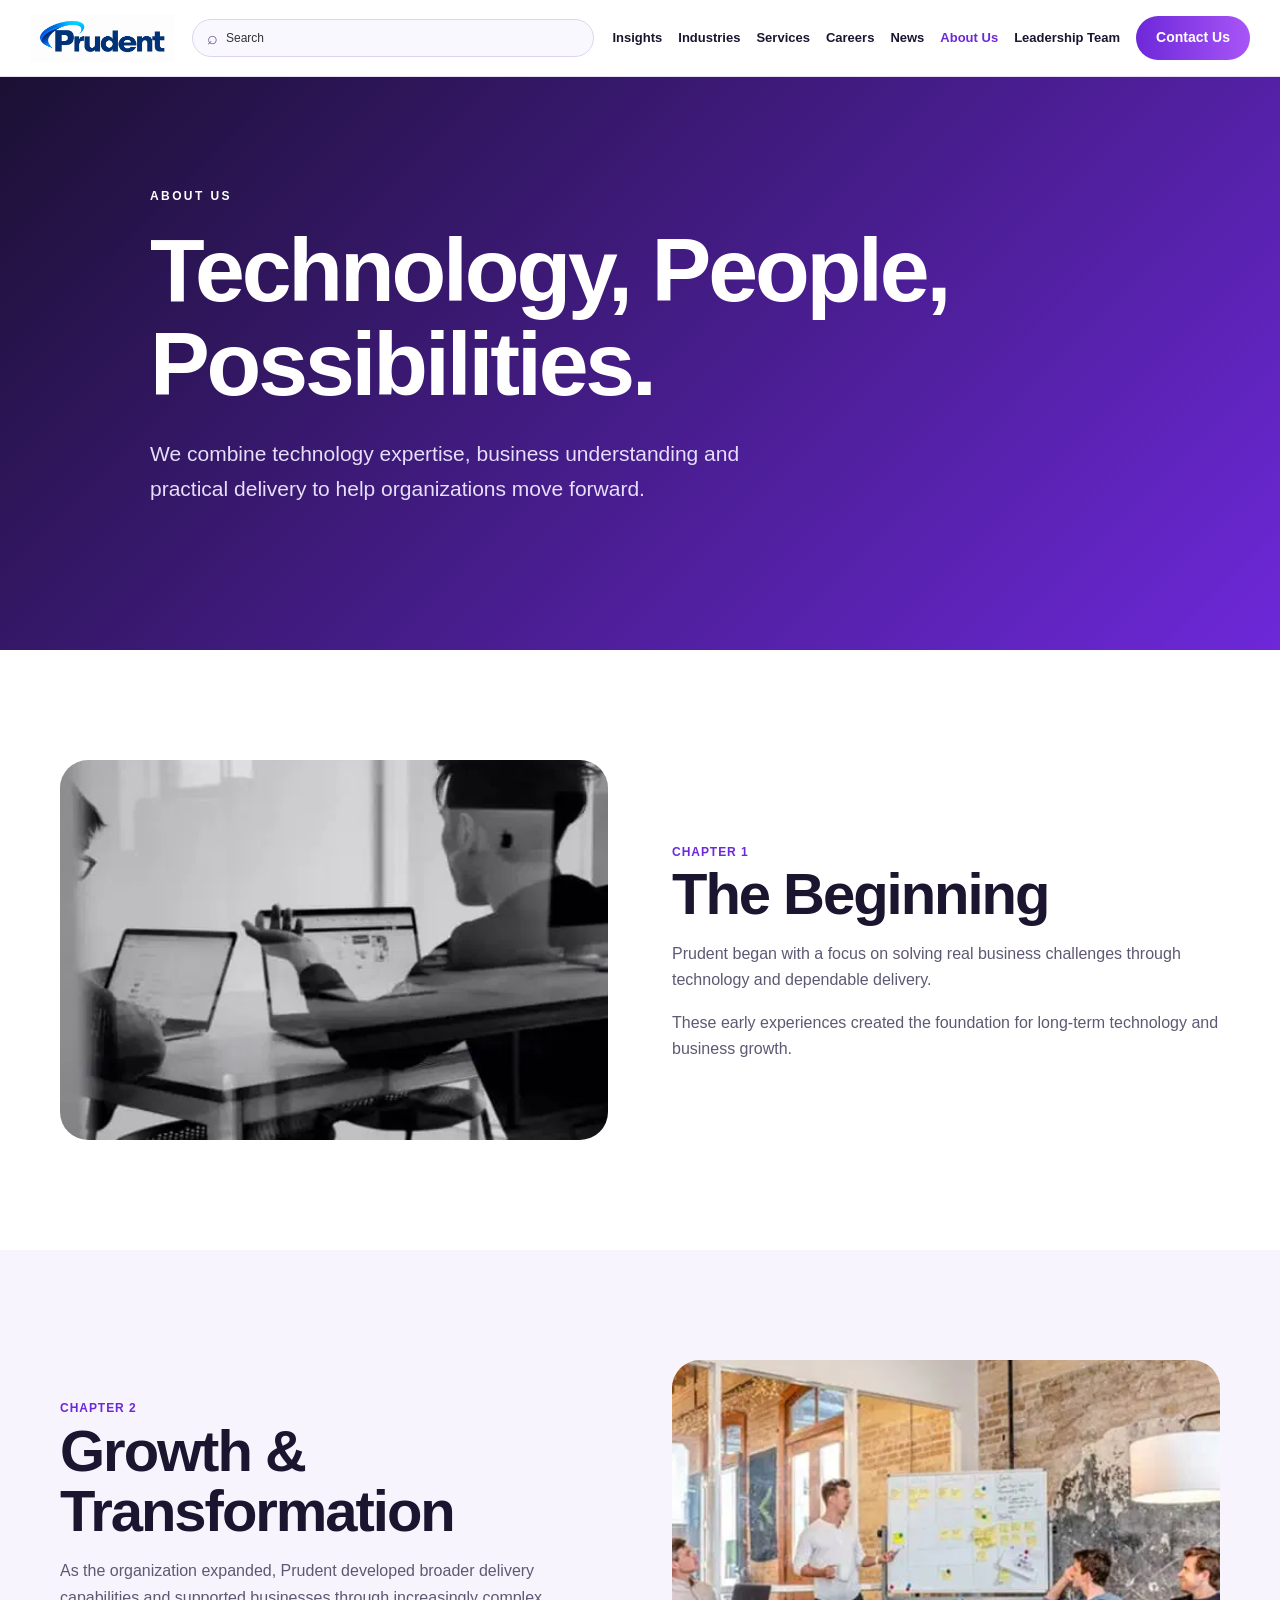
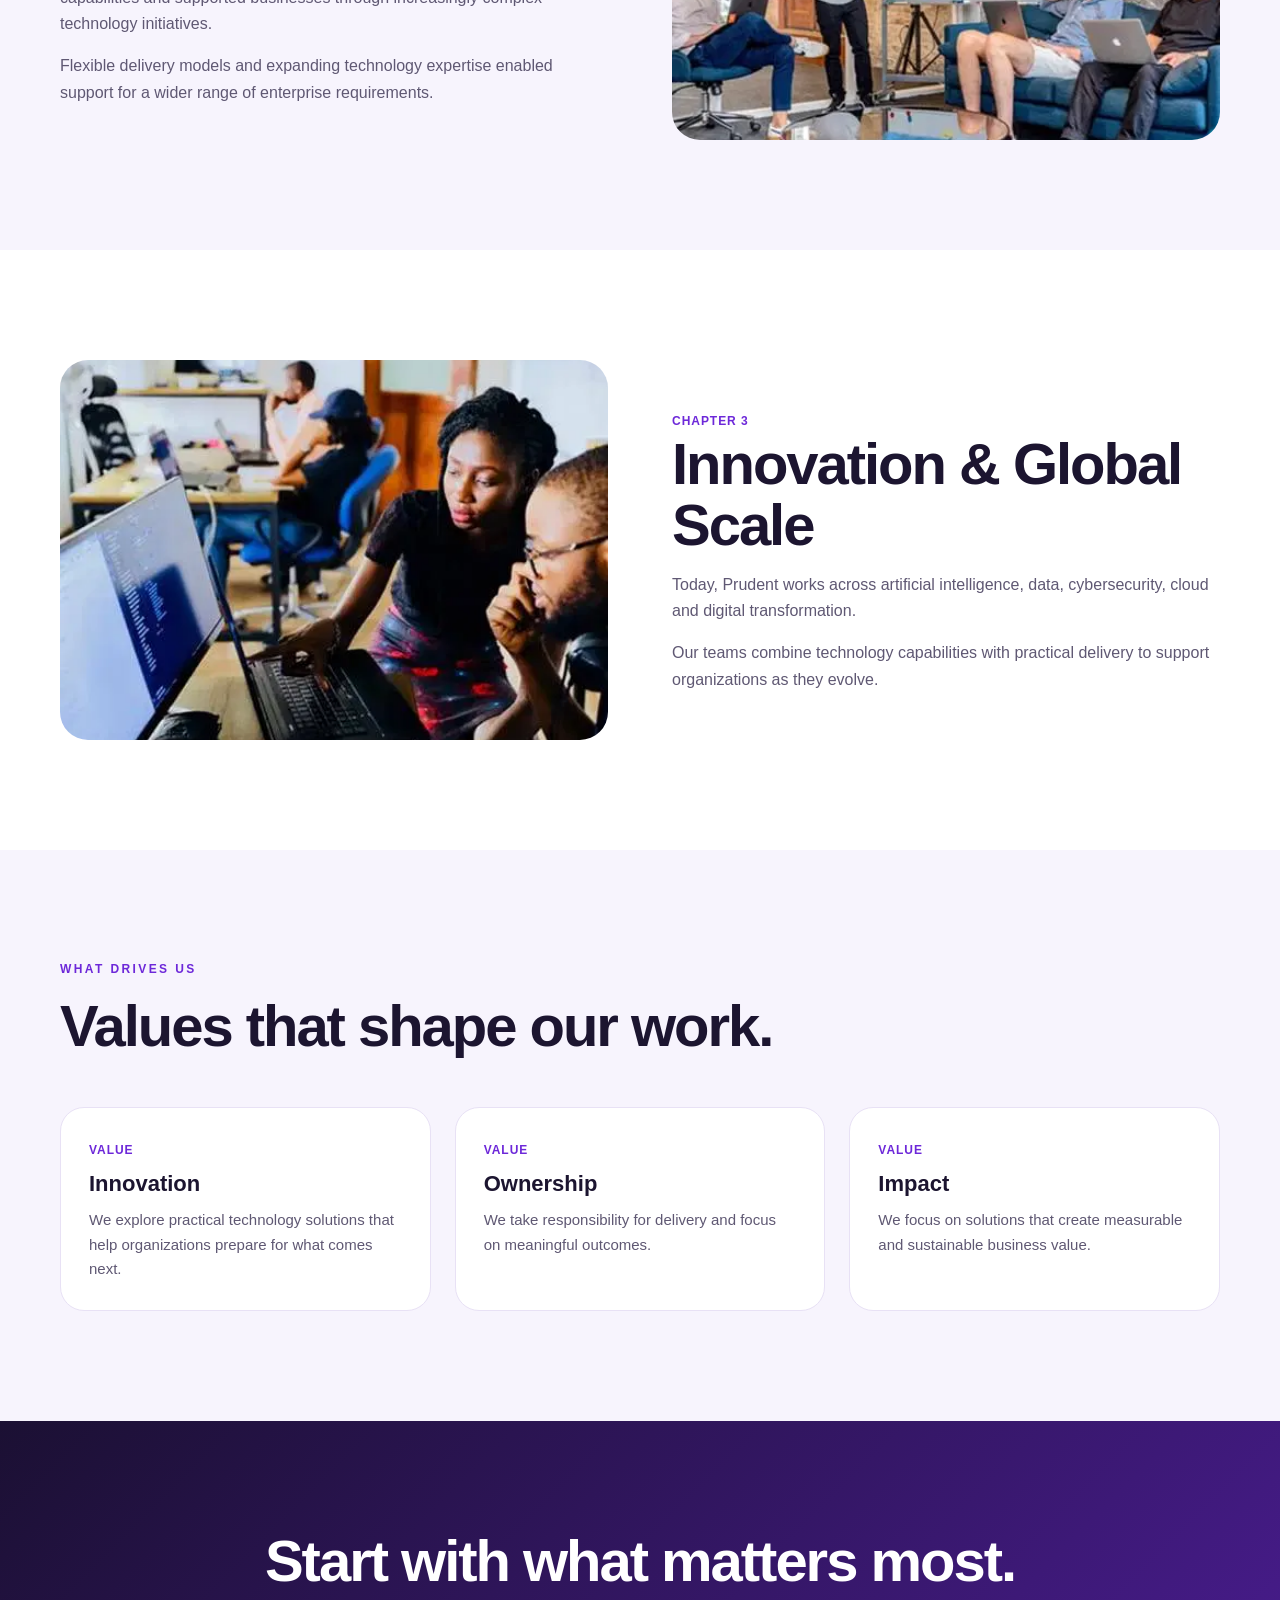
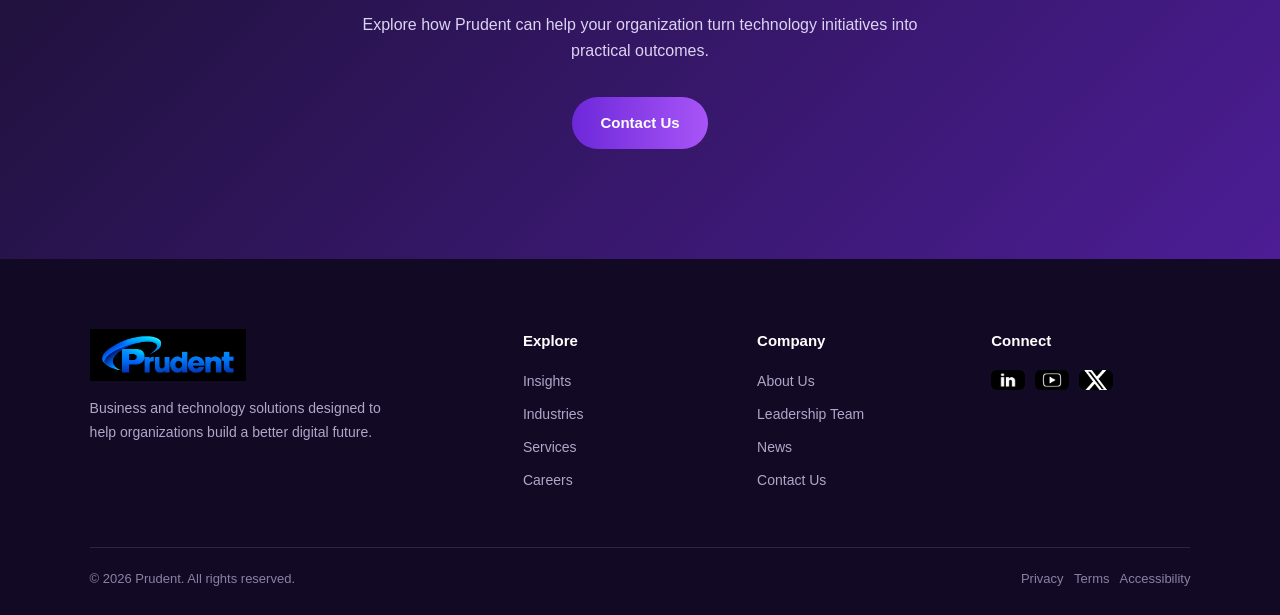
==== about-us.html @ 2c31e1ab "Add files via upload" ====
<!DOCTYPE html>
<html lang="en">

<head>
    <meta charset="UTF-8">
    <meta name="viewport" content="width=device-width, initial-scale=1.0">
    <meta name="description" content="About Prudent.">
    <title>About Us | Prudent</title>

    <link rel="stylesheet" href="style.css">
    <link rel="icon" type="image/png" href="Images/logo3.png">
</head>

<body>

<!-- CONTACT POPUP -->

<input type="checkbox" id="contact-toggle" class="tg">

<div class="cd">

    <label
        for="contact-toggle"
        class="cd-bg"
        aria-label="Close"
    ></label>

    <div
        class="cd-box"
        role="dialog"
        aria-labelledby="cd-t"
    >

        <label
            for="contact-toggle"
            class="x"
            aria-label="Close"
        >
            &times;
        </label>

        <h2 id="cd-t">
            Schedule a Consultation
        </h2>

        <div class="cd-div">
            &#8595;
        </div>
<form action="thank-you.html" method="get">

  <div class="f">
    <label for="cn">Full Name <i>*</i></label>
    <input id="cn" name="name" placeholder="Enter Your Full Name" pattern="^[A-Z][a-z]+ [A-Z][a-z]+$"
               title="First and last name must start with a capital letter and contain only letters." required autocomplete="name">
  </div>
  <div class="f">
    <label for="cc">Company Name <i>*</i></label>
    <input id="cc" name="company" placeholder="Enter Your Company Name" pattern="^[a-zA-Z0-9]+( [a-zA-Z0-9]+)*$"
        minlength="2"
        title="Company name must contain at least 2 characters and can contain letters, numbers, and spaces only." required autocomplete="organization">
  </div>

  <div class="f">
    <label for="ce">Work Email <i>*</i></label>
    <input id="ce" name="email" type="email" pattern="^[a-zA-Z0-9._%+-]+@[a-zA-Z0-9.-]+\.[a-zA-Z]{2,}$" placeholder="Enter Your Work Email" title="Enter a valid email address." required autocomplete="email">
  </div>

  <div class="f">
    <label for="cp">Phone Number</label>
    <input id="cp" name="phone" type="tel" pattern="^[0-9]{10}$"
        maxlength="10"
        title="Enter exactly 10 numbers." placeholder="Enter Your Phone Number" autocomplete="tel">
  </div>

  <div class="f">
    <label for="cr">Role / Title</label>
    <input id="cr" name="role" pattern="^[a-zA-Z]+( [a-zA-Z]+)*$"
        minlength="2"
        title="Enter a valid role using letters and spaces only." placeholder="Enter Your Role / Title" autocomplete="organization-title">
  </div>

  <div class="f">
    <label for="cs">Service <i>*</i></label>

    <select id="cs" name="service" required>
      <option value="">--Select Service--</option>
      <option>Digital Transformation</option>
      <option>Cybersecurity Services</option>
      <option>Data &amp; AI Services</option>
      <option>Enterprise Applications</option>
      <option>Technology Staffing</option>
    </select>
  </div>

  <div class="f full">
    <label for="cq">Please explain your requirement in brief</label>
    <textarea id="cq" name="message"></textarea>
  </div>

  <label class="agree full">
    <input type="checkbox" name="sms_consent" value="agreed" required>

    <b>AGREE <i>*</i></b>

    <span>
      By checking the box above, you agree to receive text messages from
      Prudent Technologies and consulting Inc regarding updates, alerts,
      and notifications.
    </span>
  </label>

  <p class="sms full">
    <b>SMS SHARING DISCLOSURE:</b>
    No mobile information will be shared with third parties/affiliates
    for marketing/promotional purposes at any time.
  </p>

  <button class="btn" type="submit">
    Submit
  </button>

</form>

    </div>

</div>


<!-- HEADER -->

<header class="sh">

    <div class="sh-in">


        <!-- LOGO -->

        <a
            class="sh-logo"
            href="index.html"
        >

            <img
                src="Images/logo.png"
                alt="Prudent home"
                title="Home"
            >

        </a>


        <!-- SEARCH -->

        <form class="sq" action="https://www.google.com/search" method="get" target="_blank" role="search">
    <span class="search-icon">⌕</span>
    <input type="hidden" name="as_sitesearch" value="yourdomain.com">
    <input type="search" name="q" placeholder="Search" aria-label="Search">
</form>


        <!-- HAMBURGER CHECKBOX -->

        <input
            type="checkbox"
            id="nav-toggle"
            class="tg"
        >


        <!-- NAVIGATION -->

        <nav class="sn">

            <a href="insights.html">
                Insights
            </a>

            <a href="industries.html">
                Industries
            </a>

            <a href="services.html">
                Services
            </a>

            <a href="careers.html">
                Careers
            </a>

            <a href="news.html">
                News
            </a>

            <a
                href="about-us.html"
                class="on"
            >
                About Us
            </a>

            <a href="leadership.html">
                Leadership Team
            </a>

            <label
                for="contact-toggle"
                class="btn"
            >
                Contact Us
            </label>

        </nav>


        <!-- HAMBURGER -->

        <label
            for="nav-toggle"
            class="burger"
            aria-label="Open menu"
        >

            <i></i>
            <i></i>
            <i></i>

        </label>

    </div>

</header>


<!-- MAIN -->

<main>


    <!-- HERO -->

    <section class="hero sm g">

        <div class="wrap">

            <span
                class="eyebrow"
                style="color:var(--teal)"
            >
                About Us
            </span>

            <h1>
                Technology, People, Possibilities.
            </h1>

            <p class="lead">
                We combine technology expertise, business
                understanding and practical delivery to help
                organizations move forward.
            </p>

        </div>

    </section>


    <!-- CHAPTER 1 -->

    <section>

        <div class="wrap art">

            <div
                class="im rv"
                style="--bg:url(Images/About-The-Begining.jpg)"
            ></div>


            <div class="rv">

                <span class="tag">
                    CHAPTER 1
                </span>

                <h2>
                    The Beginning
                </h2>

                <p>
                    Prudent began with a focus on solving real
                    business challenges through technology and
                    dependable delivery.
                </p>

                <p>
                    These early experiences created the foundation
                    for long-term technology and business growth.
                </p>

            </div>

        </div>

    </section>


    <!-- CHAPTER 2 -->

    <section class="soft">

        <div class="wrap art rev">

            <div
                class="im rv"
                style="--bg:url(Images/About-Mission.jpg)"
            ></div>


            <div class="rv">

                <span class="tag">
                    CHAPTER 2
                </span>

                <h2>
                    Growth &amp; Transformation
                </h2>

                <p>
                    As the organization expanded, Prudent developed
                    broader delivery capabilities and supported
                    businesses through increasingly complex
                    technology initiatives.
                </p>

                <p>
                    Flexible delivery models and expanding
                    technology expertise enabled support for a wider
                    range of enterprise requirements.
                </p>

            </div>

        </div>

    </section>


    <!-- CHAPTER 3 -->

    <section>

        <div class="wrap art">

            <div
                class="im rv"
                style="--bg:url(Images/About-We-are-global.jpg)"
            ></div>


            <div class="rv">

                <span class="tag">
                    CHAPTER 3
                </span>

                <h2>
                    Innovation &amp; Global Scale
                </h2>

                <p>
                    Today, Prudent works across artificial
                    intelligence, data, cybersecurity, cloud and
                    digital transformation.
                </p>

                <p>
                    Our teams combine technology capabilities with
                    practical delivery to support organizations as
                    they evolve.
                </p>

            </div>

        </div>

    </section>


    <!-- VALUES -->

    <section class="soft">

        <div class="wrap">

            <span class="eyebrow rv">
                What drives us
            </span>

            <h2 class="rv">
                Values that shape our work.
            </h2>


            <div class="grid">


                <div class="card rv">

                    <div class="tx">

                        <span class="tag">
                            VALUE
                        </span>

                        <h3>
                            Innovation
                        </h3>

                        <p>
                            We explore practical technology solutions
                            that help organizations prepare for what
                            comes next.
                        </p>

                    </div>

                </div>


                <div class="card rv">

                    <div class="tx">

                        <span class="tag">
                            VALUE
                        </span>

                        <h3>
                            Ownership
                        </h3>

                        <p>
                            We take responsibility for delivery and
                            focus on meaningful outcomes.
                        </p>

                    </div>

                </div>


                <div class="card rv">

                    <div class="tx">

                        <span class="tag">
                            VALUE
                        </span>

                        <h3>
                            Impact
                        </h3>

                        <p>
                            We focus on solutions that create
                            measurable and sustainable business
                            value.
                        </p>

                    </div>

                </div>


            </div>

        </div>

    </section>


    <!-- CTA -->

    <section class="cta">

        <div class="wrap">

            <h2 class="rv">
                Start with what matters most.
            </h2>

            <p>
                Explore how Prudent can help your organization
                turn technology initiatives into practical outcomes.
            </p>

            <label
                for="contact-toggle"
                class="btn"
            >
                Contact Us
            </label>

        </div>

    </section>


</main>


<!-- FOOTER -->

<footer class="sf">

    <div class="sf-g">


        <!-- FOOTER ABOUT -->

        <div>

            <img
                src="Images/logo1.png"
                alt="Prudent"
            >

            <p>
                Business and technology solutions designed to help
                organizations build a better digital future.
            </p>

        </div>


        <!-- EXPLORE -->

        <div>

            <h4>
                Explore
            </h4>

            <a href="insights.html">
                Insights
            </a>

            <a href="industries.html">
                Industries
            </a>

            <a href="services.html">
                Services
            </a>


            <a href="careers.html">
                Careers
            </a>

        </div>


        <!-- COMPANY -->

        <div>

            <h4>
                Company
            </h4>

            <a href="about-us.html">
                About Us
            </a>

            <a href="leadership.html">
                Leadership Team
            </a>

            <a href="news.html">
                News
            </a>

            <label for="contact-toggle">
                Contact Us
            </label>

        </div>


        <!-- CONNECT -->

        <div>

            <h4>
                Connect
            </h4>

            <div class="soc">
            <a href="https://www.linkedin.com/company/prudent-technologies-and-consulting-inc/posts/?feedView=all" aria-label="LinkedIn">
              <img src="Images/LinkedIn.jpg" alt="LinkedIn" />
            </a>

            <a href="https://www.youtube.com/@PrudentTechnologiesConsulting" aria-label="YouTube">
              <img src="Images/youtube.jpg" alt="YouTube" />
            </a>

            <a href="https://x.com/Prudent_USA" aria-label="Twitter">
              <img src="Images/twitter.jpg" alt="Twitter" />
            </a>
          </div>
        </div>
      </div>



    <!-- FOOTER BOTTOM -->

    <div class="sf-b">

        <span>
            © 2026 Prudent. All rights reserved.
        </span>

        <span>

            <a href="privacy.html">
                Privacy
            </a>

            &nbsp;

            Terms

            &nbsp;

            Accessibility

        </span>

    </div>

</footer>


</body>
</html>
---- style.css ----
*{
margin:0;
padding:0;
box-sizing:border-box;
}
html{
scroll-behavior:smooth;
scroll-padding-top:90px;
}
body{
font-family:Arial,Helvetica,sans-serif;
color:#1c1530;
background:#fff;
line-height:1.65;
overflow-x:hidden;
}
body:has(#contact-toggle:checked){
overflow:hidden;
}
img{
max-width:100%;
display:block;
}
a{
color:inherit;
text-decoration:none;
}
button,
input,
textarea,
select{
font:inherit;
}
label{
cursor:pointer;
}
input[type="checkbox"]{
accent-color:#6d28d9;
}
:focus-visible{
outline:2px solid #6d28d9;
outline-offset:3px;
}
section{
padding:110px clamp(20px,7vw,110px);
}
.wrap{
max-width:1200px;
margin:auto;
}
h1,
h2{
letter-spacing:-.035em;
line-height:1.05;
font-weight:800;
}
h2{
font-size:clamp(32px,4.6vw,58px);
}
.eyebrow{
display:block;
margin-bottom:16px;
font-size:12px;
font-weight:800;
letter-spacing:.2em;
text-transform:uppercase;
color:#6d28d9;
}
.big{
font-size:clamp(17px,2vw,21px);
color:#cbc3de;
max-width:640px;
margin-top:24px;
}
.btn{
display:inline-flex;
align-items:center;
justify-content:center;
padding:14px 28px;
border:0;
border-radius:99px;
background:linear-gradient(90deg,#6d28d9,#a855f7);
color:#fff;
font-weight:700;
font-size:15px;
cursor:pointer;
transition:.3s;
}
.btn:hover{
transform:translateY(-3px);
box-shadow:0 12px 28px rgba(109,40,217,.35);
}
.btn.ghost{
background:transparent;
border:1.5px solid currentColor;
margin-left:8px;
}
.more{
display:inline-block;
margin-top:16px;
color:#6d28d9;
font-weight:700;
}
.dark{
background:#1b1033;
color:#fff;
}
.dark .eyebrow{
color:#fbbf24;
}
.soft{
background:#f7f4fd;
}
.sh{
position:sticky;
top:0;
z-index:900;
background:rgba(255,255,255,.96);
backdrop-filter:blur(14px);
border-bottom:1px solid #e8e1f5;
}
.sh-in{
max-width:1600px;
min-height:76px;
margin:auto;
padding:0 clamp(16px,3vw,44px);
display:flex;
align-items:center;
gap:24px;
}
.sh-logo{
display:flex;
align-items:center;
flex-shrink:0;
}
.sh-logo img{
height:48px;
width:auto;
object-fit:contain;
}
.sq{
position:relative;
flex:1;
gap: 8px;
max-width:440px;
margin:auto;
}

.sq input[type="search"]{
width:100%;
height:44px;
padding:0 18px 0 44px;
border:1px solid #e8e1f5;
border-radius:99px;
background:#f7f4fd;
outline: 0;
font-size: 14px;
transition:.25s;
}
.sq input[type="search"]:focus{
border-color:#6d28d9;
background:#fff;
box-shadow:0 0 0 4px rgba(109,40,217,.12);
}

.sq {
    width: 160px;
    height: 38px;
    display: flex;
    align-items: center;
    padding: 0 14px;
    border: 1px solid #ddd3ef;
    border-radius: 22px;
    background: #faf8ff;
    box-sizing: border-box;
}

.sq .search-icon {
    font-size: 18px;
    line-height: 1;
    color: #6d5a87;
    flex-shrink: 0;
}

.sq input[type="search"] {
    width: 100%;
    height: 100%;
    padding: 0;
    border: 0;
    outline: 0;
    background: transparent;
    box-shadow: none;
    font-size: 12px;
    color: #333;
}

.sq input[type="search"]::placeholder {
    color: #333;
    opacity: 1;
}


.sq:focus-within {
    border-color: #b9a5d6;
    box-shadow: 0 0 0 3px rgba(185, 165, 214, 0.15);
}
.sn{
display:flex;
align-items:center;
gap:22px;
}
.sn a{
font-size:14px;
font-weight:600;
white-space:nowrap;
transition:color .2s;
}
.sn a:hover,
.sn a.on{
color:#6d28d9;
}
.sn .btn{
padding:10px 20px;
font-size:14px;
}
.burger{
display:none;
width:44px;
height:44px;
flex-direction:column;
justify-content:center;
align-items:center;
gap:5px;
}
.burger i{
width:24px;
height:2.5px;
background:#1c1530;
border-radius:2px;
transition:.3s;
}
#nav-toggle{
display:none;
}
#nav-toggle:checked~.sh .burger i:nth-child(1){
transform:translateY(7.5px) rotate(45deg);
}
#nav-toggle:checked~.sh .burger i:nth-child(2){
opacity:0;
}
#nav-toggle:checked~.sh .burger i:nth-child(3){
transform:translateY(-7.5px) rotate(-45deg);
}
.hero{
position:relative;
min-height:calc(100vh - 76px);
display:flex;
align-items:center;
color:#fff;
background:
linear-gradient(
115deg,
rgba(18,10,36,.9),
rgba(18,10,36,.4)
),
var(--bg,url("Images/content.jpg")) center/cover #241447;
}
.hero.g{
background:linear-gradient(135deg,#1b1033,#6d28d9);
}
.hero.sm{
min-height:56vh;
}
.hero h1{
font-size:clamp(40px,7vw,90px);
max-width:980px;
margin-bottom:26px;
animation:up .9s both;
}
.hero .lead{
font-size:clamp(17px,2vw,21px);
max-width:640px;
margin-bottom:34px;
color:#e6defa;
animation:up .9s .15s both;
}
.hero .btn,
.hero .eyebrow{
animation:up .9s .3s both;
}
@keyframes up{
from{
opacity:0;
transform:translateY(36px);
}
to{
opacity:1;
transform:translateY(0);
}
}
.chap{
display:grid;
grid-template-columns:150px 1fr;
gap:40px;
}
.no{
font-size:clamp(64px,9vw,140px);
font-weight:800;
line-height:.85;
color:transparent;
-webkit-text-stroke:1.5px currentColor;
opacity:.3;
}
.chap p{
color:#5f5873;
margin-top:14px;
max-width:680px;
}
.dark .chap p{
color:#cbc3de;
}
.split{
display:grid;
grid-template-columns:1fr 1.2fr;
gap:70px;
align-items:start;
}
.stick{
position:sticky;
top:120px;
}
.stick p{
margin:20px 0 28px;
color:#5f5873;
}
.dark .stick p{
color:#cbc3de;
}
.step{
padding:36px 0;
border-top:1px solid #e8e1f5;
}
.dark .step{
border-color:rgba(255,255,255,.2);
}
.step b{
color:#6d28d9;
font-size:13px;
letter-spacing:.15em;
}
.step h3{
font-size:clamp(24px,3vw,36px);
margin:10px 0;
line-height:1.15;
}
.step p{
color:#5f5873;
}
.dark .step b{
color:#fbbf24;
}
.dark .step p{
color:#cbc3de;
}
.il a{
display:flex;
justify-content:space-between;
padding:24px 0;
border-bottom:1px solid rgba(255,255,255,.25);
font-size:clamp(20px,2.4vw,28px);
font-weight:700;
transition:.3s;
}
.il a:hover{
padding-left:14px;
color:#fbbf24;
}
.grid{
display:grid;
grid-template-columns:repeat(3,minmax(0,1fr));
gap:24px;
margin-top:50px;
}
.card{
background:#fff;
border:1px solid #e8e1f5;
border-radius:24px;
overflow:hidden;
transition:.35s;
display:flex;
flex-direction:column;
}
.card:hover{
transform:translateY(-8px);
box-shadow:0 24px 50px rgba(27,16,51,.12);
}
.card .im{
height:210px;
background:var(--bg) center/cover;
}
.card .tx{
padding:28px;
}
.card h3{
font-size:22px;
margin:8px 0 10px;
line-height:1.25;
}
.card p{
color:#5f5873;
font-size:15px;
}
.card ul{
margin:16px 0 0 18px;
color:#5f5873;
font-size:14px;
line-height:2;
}
.ic{
width:52px;
height:52px;
margin-bottom:18px;
border-radius:14px;
background:#efe7fd;
color:#6d28d9;
display:grid;
place-items:center;
font-size:22px;
font-weight:800;
}
.tag{
font-size:12px;
font-weight:700;
letter-spacing:.08em;
color:#6d28d9;
}
.art{
display:grid;
grid-template-columns:1fr 1fr;
gap:64px;
align-items:center;
}
.art .im{
height:380px;
border-radius:28px;
background:var(--bg) center/cover;
}
.art.rev .im{
order:2;
}
.art p{
color:#5f5873;
margin-top:16px;
}
.tags{
display:flex;
flex-wrap:wrap;
gap:10px;
margin-top:22px;
}
.tags span{
padding:6px 14px;
border:1px solid #e8e1f5;
border-radius:99px;
font-size:13px;
background:#fff;
}
.pl{
display:grid;
grid-template-columns:repeat(auto-fit,minmax(150px,1fr));
gap:16px;
margin-top:40px;
}
.pl div{
height:90px;
padding:18px;
border:1px solid #e8e1f5;
border-radius:14px;
display:flex;
align-items:center;
justify-content:center;
transition:.3s;
}
.pl img{
max-width:100%;
max-height:100%;
object-fit:contain;
filter:grayscale(1);
opacity:.7;
transition:.3s;
}
.pl div:hover{
box-shadow:0 10px 24px rgba(0,0,0,.08);
}
.pl div:hover img{
filter:none;
opacity:1;
}
.nl>*{
display:grid;
grid-template-columns:200px 1fr auto;
gap:24px;
align-items:center;
padding:28px 0;
border-top:1px solid #e8e1f5;
}
.nl h3{
font-size:clamp(20px,2.4vw,28px);
line-height:1.25;
transition:color .2s;
}
.nl a:hover h3{
color:#6d28d9;
}
.nl time,
.nl p{
color:#5f5873;
font-size:15px;
}
.lg{
display:grid;
grid-template-columns:repeat(2,minmax(0,1fr));
gap:24px;
margin-top:50px;
}
.pp{
background:#fff;
border:1px solid #e8e1f5;
border-radius:24px;
padding:30px;
transition:.35s;
}
.pp:hover{
transform:translateY(-6px);
box-shadow:0 20px 44px rgba(27,16,51,.12);
}
.pp img{
width:100px;
height:100px;
margin-bottom:18px;
border-radius:50%;
object-fit:cover;
background:#c4b5fd;
}
.pp h3{
font-size:21px;
line-height:1.25;
}
.pp h4{
margin:4px 0 12px;
color:#6d28d9;
font-size:14px;
}
.pp p{
color:#5f5873;
font-size:14px;
}
.pp .in{
display:inline-grid;
place-items:center;
width:36px;
height:36px;
margin-top:16px;
border-radius:8px;
background:#6d28d9;
color:#fff;
font-weight:800;
}
.cta{
text-align:center;
background:linear-gradient(135deg,#1b1033,#4c1d95);
color:#fff;
}
.cta p{
max-width:560px;
margin:20px auto 32px;
color:#ddd3f2;
}
.sf{
padding:70px clamp(20px,7vw,110px) 26px;
background:#120a24;
color:#fff;
}
.sf-g{
max-width:1200px;
margin:auto;
display:grid;
grid-template-columns:2fr 1fr 1fr 1fr;
gap:48px;
}
.sf img{
height:52px;
width:auto;
margin-bottom:16px;
}
.sf p{
color:#b0a6c8;
font-size:14px;
max-width:320px;
}
.sf h4{
margin-bottom:16px;
font-size:15px;
}
.sf-g a,
.sf-g label{
display:block;
width:fit-content;
margin-bottom:10px;
color:#b0a6c8;
font-size:14px;
}
.sf-g a:hover,
.sf-g label:hover{
color:#fff;
}
.sf .soc{
display:flex;
gap:10px;
}
.sf .soc a{
margin:0;
}
.sf .soc img{
width:34px;
height:20px;
margin:0;
border-radius:6px;
object-fit:cover;
}
.sf-b{
max-width:1200px;
margin:44px auto 0;
padding-top:20px;
border-top:1px solid #2d2447;
display:flex;
justify-content:space-between;
gap:16px;
color:#8a80a3;
font-size:13px;
}
.sf-b a:hover{
color:#fff;
}
#contact-toggle{
display:none;
}
.cd{
display:none;
position:fixed;
inset:0;
z-index:2000;
place-items:center;
padding:20px;
background:rgba(18,10,36,.72);
backdrop-filter:blur(6px);
}
#contact-toggle:checked~.cd{
display:grid;
animation:fade .25s;
}
.cd-bg{
position:absolute;
inset:0;
}
.cd-box{
position:relative;
width:min(760px,100%);
max-height:94vh;
overflow-y:auto;
padding:36px 40px 32px;
border-radius:20px;
background:#fff;
box-shadow:0 40px 100px rgba(0,0,0,.4);
animation:pop .35s;
}
@keyframes fade{
from{
opacity:0;
}
to{
opacity:1;
}
}
@keyframes pop{
from{
opacity:0;
transform:translateY(24px) scale(.97);
}
to{
opacity:1;
transform:translateY(0) scale(1);
}
}
.cd-box h2{
text-align:center;
font-size:clamp(24px,3vw,30px);
font-weight:700;
color:#1b1033;
}
.cd-div{
display:flex;
align-items:center;
gap:14px;
margin:10px 0 26px;
color:#6d28d9;
font-size:22px;
}
.cd-div::before,
.cd-div::after{
content:"";
flex:1;
height:1px;
background:#e8e1f5;
}
.cd form{
display:grid;
grid-template-columns:1fr 1fr;
gap: 7px;
}
.cd .full{
grid-column:1/-1;
}
.f label{
display:block;
margin-bottom:8px;
font-size:14px;
font-weight:700;
cursor:default;
}
.f label i,
.agree i{
color:#d33;
font-style:normal;
}
.f input,
.f select,
.f textarea{
width:100%;
padding: 5px 10px;
border:1px solid #d9d2e8;
border-radius:6px;
background:#fff;
color:inherit;
outline:0;
font-size:15px;
transition:.2s;
}
.f input:focus,
.f select:focus,
.f textarea:focus{
border-color:#6d28d9;
box-shadow:0 0 0 3px rgba(109,40,217,.15);
}
.f textarea{
min-height:110px;
resize:vertical;
}
.agree{
display:grid;
grid-template-columns:20px 1fr;
gap:4px 10px;
align-items:start;
font-size:14px;
color:#5f5873;
cursor:pointer;
}
.agree input{
width:18px;
height:18px;
margin-top:3px;
}
.agree b{
color:#1c1530;
font-size:15px;
}
.agree span{
grid-column:2;
}
.sms{
padding-top:16px;
border-top:1px solid #e8e1f5;
font-size:13px;
color:#5f5873;
}
.sms a{
color:#6d28d9;
text-decoration:underline;
}
.cd .btn{
justify-self:start;
}
.cd .x{
position:absolute;
top:14px;
right:14px;
z-index:2;
width:38px;
height:38px;
border-radius:50%;
background:#f7f4fd;
color:#1b1033;
display:grid;
place-items:center;
font-size:24px;
transition:.2s;
}
.cd .x:hover{
background:#1b1033;
color:#fff;
}
.lead-p{
font-size:18px;
color:#5f5873;
max-width:760px;
margin-top:16px;
}
.chips{
display:flex;
flex-wrap:wrap;
gap:10px;
margin-top:28px;
}
.chips a{
padding:9px 18px;
border:1px solid #e8e1f5;
border-radius:99px;
background:#fff;
font-size:14px;
font-weight:600;
transition:.2s;
}
.chips a:hover{
background:#6d28d9;
border-color:#6d28d9;
color:#fff;
}
.dt{
display:grid;
grid-template-columns:1fr 1fr;
gap:24px;
margin-top:32px;
}
.dt>div{
padding:26px 28px;
border:1px solid #e8e1f5;
border-radius:20px;
background:#fff;
}
.dt h3{
margin-bottom:12px;
font-size:16px;
}
.dt ul{
list-style:none;
}
.dt li{
position:relative;
padding:10px 0 10px 28px;
border-top:1px solid #e8e1f5;
color:#5f5873;
font-size:15px;
}
.dt li:first-child{
border-top:0;
}
.dt li::before{
content:"✓";
position:absolute;
left:0;
color:#6d28d9;
font-weight:800;
}
.dt li b{
color:#1c1530;
}
.pf{
margin-top:26px;
font-size:12px;
letter-spacing:.14em;
text-transform:uppercase;
color:#5f5873;
}
.pf+.tags{
margin-top:12px;
}
.grid.g4{
grid-template-columns:repeat(4,minmax(0,1fr));
}
.ar{
max-width:820px;
margin:auto;
}
.ar time{
margin-left:12px;
color:#5f5873;
font-size:13px;
}
.ar h2{
margin:12px 0 4px;
font-size:clamp(28px,4vw,44px);
}
.ar p{
margin-top:16px;
color:#5f5873;
font-size:17px;
}
.ar .lead-p{
color:#1c1530;
font-weight:600;
}
.kt{
margin-top:28px;
padding:22px 28px;
border-left:4px solid #6d28d9;
border-radius:0 16px 16px 0;
background:#fff;
}
.kt h3{
margin-bottom:8px;
font-size:15px;
}
.kt ul{
margin-left:18px;
color:#5f5873;
}
@media (min-width:1181px){
.burger{
display:none;
}
.sn{
display:flex;
}
}
@media (max-width:1180px){
.sh{
position:relative;
z-index:1000;
background:#ffffff;
}
.sh-in{
min-height:72px;
display:flex;
align-items:center;
padding:10px 24px;
position:relative;
}
.sh-logo{
display:flex;
align-items:center;
}
.sh-logo img{
width:105px;
height:auto;
display:block;
}
.sq{
display:flex;
align-items:center;
width:160px;
height:38px;
margin-left:auto;
margin-right:12px;
padding:0 12px;
border:1px solid #e2d7f3;
border-radius:22px;
background:#f8f4fd;
}
.sq span{
font-size:18px;
line-height:1;
color:#22223b;
margin-right:8px;
}
.sq input{
width:100%;
border:0;
outline:0;
background:transparent;
font-size:12px;
color:#333;
}
.sq input::placeholder{
color:#666;
}
.burger{
width:42px;
height:42px;
display:flex;
align-items:center;
justify-content:center;
flex-direction:column;
gap:5px;
cursor:pointer;
flex-shrink:0;
z-index:1100;
}
.burger i{
width:22px;
height:2px;
background:#25233a;
display:block;
transition:.3s ease;
}
.sn{
display:none;
position:absolute;
top:100%;
left:16px;
right:16px;
width:auto;
padding:0 14px 14px;
flex-direction:column;
align-items:stretch;
background:#ffffff;
border:1px solid #dddde5;
border-radius:0 0 8px 8px;
box-shadow:0 12px 30px rgba(0,0,0,.10);
z-index:1050;
max-height:calc(100vh - 72px);
overflow-y:auto;
}
#nav-toggle:checked~.sn{
display:flex;
}
.sn a{
width:100%;
min-height:44px;
display:flex;
align-items:center;
padding:12px 2px;
color:#28253b;
text-decoration:none;
font-size:14px;
font-weight:600;
border-bottom:1px solid #e8def2;
}
.sn a:hover{
color:#6d20d9;
}
.sn .btn{
width:100%;
min-height:44px;
display:flex;
align-items:center;
justify-content:center;
margin-top:14px;
padding:12px;
border:0;
border-radius:25px;
background:linear-gradient(90deg,#7020d8,#a548ef);
color:#ffffff;
font-size:14px;
font-weight:600;
cursor:pointer;
}
.sn .btn:hover{
background:linear-gradient(90deg,#5e18c0,#9135dc);
}
#nav-toggle:checked~.burger i:nth-child(1){
transform:translateY(7px) rotate(45deg);
}
#nav-toggle:checked~.burger i:nth-child(2){
opacity:0;
}
#nav-toggle:checked~.burger i:nth-child(3){
transform:translateY(-7px) rotate(-45deg);
}
}
@media (max-width:860px){
.sh-in{
padding:10px 20px;
}
.sq{
width:155px;
}
.sn{
left:12px;
right:12px;
}
}
@media (max-width:680px){
.sh-in{
min-height:68px;
padding:9px 18px;
}
.sh-logo img{
width:100px;
}
.sq{
width:145px;
height:36px;
margin-right:6px;
}
.sq input{
font-size:11px;
}
.burger{
width:40px;
height:40px;
}
.sn{
top:100%;
left:10px;
right:10px;
padding-left:14px;
padding-right:14px;
}
}
@media (max-width:480px){
.sh-in{
padding:9px 12px;
}
.sh-logo img{
width:92px;
}
.sq{
width:125px;
height:35px;
margin-left:auto;
margin-right:2px;
}
.sq span{
font-size:16px;
margin-right:5px;
}
.sq input{
font-size:10px;
}
.burger{
width:38px;
height:38px;
}
.sn{
left:8px;
right:8px;
padding:0 14px 14px;
}
.sn a{
min-height:43px;
font-size:13px;
}
.sn .btn{
min-height:43px;
font-size:13px;
}
}
@media (max-width:360px){
.sh-in{
padding:8px 10px;
}
.sh-logo img{
width:85px;
}
.sq{
width:105px;
height:33px;
}
.sq input{
font-size:9px;
}
.burger{
width:35px;
}
.sn{
left:6px;
right:6px;
}
}
@media (max-width:900px) and (orientation:landscape){
.sn{
max-height:calc(100vh - 65px);
overflow-y:auto;
}
.sn a{
min-height:40px;
padding:9px 2px;
}
.sn .btn{
margin-top:10px;
min-height:40px;
}
}
@media(prefers-reduced-motion:no-preference){
@supports(animation-timeline:view()){
body::before{
content:"";
position:fixed;
top:0;
left:0;
width:100%;
height:3px;
z-index:1000;
background:linear-gradient(90deg,#6d28d9,#fbbf24);
transform:scaleX(0);
transform-origin:0 50%;
animation:grow linear both;
animation-timeline:scroll(root);
}
.rv{
animation:rise linear backwards;
animation-timeline:view();
animation-range:entry 0% entry 40%;
}
.hero .wrap{
animation:heroOut linear both;
animation-timeline:view();
animation-range:exit 0% exit 70%;
}
}
}
@keyframes grow{
to{
transform:scaleX(1);
}
}
@keyframes rise{
from{
opacity:0;
translate:0 44px;
}
}
@keyframes heroOut{
to{
opacity:0;
translate:0 -60px;
}
}
@media(prefers-reduced-motion:reduce){
html{
scroll-behavior:auto;
}
*,
*::before,
*::after{
animation:none!important;
transition:none!important;
}
}
@media(max-width:1400px){
.sh-in{
padding:0 30px;
gap:18px;
}
.sn{
gap:16px;
}
.sn a{
font-size:13px;
}
section{
padding-left:60px;
padding-right:60px;
}
.grid{
grid-template-columns:repeat(3,minmax(0,1fr));
}
.lg{
grid-template-columns:repeat(2,minmax(0,1fr));
}
}
@media(max-width:1180px){
.sh-in{
min-height:72px;
padding:0 24px;
gap:16px;
}
.sh-logo img{
height:44px;
}
.sq{
order:2;
max-width:none;
margin-left:auto;
}
.burger{
display:flex;
flex-shrink:0;
order:3;
}
.sn{
display:none;
position:absolute;
top:72px;
left:0;
right:0;
flex-direction:column;
align-items:stretch;
gap:0;
padding:10px 24px 24px;
background:#fff;
border-bottom:1px solid #e3e9f1;
box-shadow:0 14px 24px rgba(0,0,0,.1);
}
#nav-toggle:checked~.sh .sn{
display:flex;
}
.sn a{
padding:14px 0;
border-bottom:1px solid #e3e9f1;
font-size:15px;
}
.sn .btn{
margin-top:16px;
width:100%;
}
.hero{
min-height:calc(100vh - 72px);
}
.hero h1{
font-size:clamp(44px,7vw,76px);
}
section{
padding:90px 50px;
}
.grid{
grid-template-columns:repeat(3,minmax(0,1fr));
gap:20px;
}
.art{
gap:40px;
}
.art .im{
height:340px;
}
.pl{
grid-template-columns:repeat(4,minmax(0,1fr));
}
.lg{
grid-template-columns:repeat(2,minmax(0,1fr));
}
.sf-g{
grid-template-columns:2fr 1fr 1fr 1fr;
gap:28px;
}
}
@media(max-width:1024px){
section{
padding:80px 40px;
}
h2{
font-size:clamp(32px,5vw,50px);
}
.hero h1{
max-width:800px;
}
.chap{
grid-template-columns:110px 1fr;
gap:30px;
}
.split{
grid-template-columns:1fr 1.1fr;
gap:45px;
}
.grid{
grid-template-columns:repeat(2,minmax(0,1fr));
gap:22px;
}
.art{
grid-template-columns:1fr 1fr;
gap:35px;
}
.art .im{
height:300px;
}
.pl{
grid-template-columns:repeat(3,minmax(0,1fr));
}
.nl>*{
grid-template-columns:150px 1fr auto;
gap:18px;
}
.lg{
grid-template-columns:repeat(2,minmax(0,1fr));
}
.sf-g{
grid-template-columns:2fr 1fr 1fr;
}
.sf-g>:last-child{
grid-column:span 3;
}
.cd-box{
width:min(820px,95%);
}
}
@media(max-width:860px){
section{
padding:72px 30px;
}
.sh-in{
padding:0 20px;
}
.sq{
flex:1;
}
.hero{
min-height:75vh;
}
.hero h1{
font-size:clamp(40px,8vw,64px);
}
.hero .lead{
font-size:17px;
}
.chap{
grid-template-columns:1fr;
gap:16px;
}
.no{
font-size:80px;
}
.split{
grid-template-columns:1fr;
gap:40px;
}
.stick{
position:static;
}
.step{
padding:28px 0;
}
.grid{
grid-template-columns:repeat(2,minmax(0,1fr));
gap:20px;
}
.card .im{
height:200px;
}
.art{
grid-template-columns:1fr;
gap:30px;
}
.art.rev .im{
order:0;
}
.art .im{
height:300px;
}
.pl{
grid-template-columns:repeat(3,minmax(0,1fr));
}
.nl>*{
grid-template-columns:1fr;
gap:8px;
padding:22px 0;
}
.nl time,
.nl p{
font-size:14px;
}
.lg{
grid-template-columns:1fr 1fr;
}
.pp{
padding:24px;
}
.sf-g{
grid-template-columns:1fr 1fr;
gap:35px 25px;
}
.sf-g>:last-child{
grid-column:span 2;
}
.sf-b{
flex-direction:column;
align-items:flex-start;
}
.cd{
place-items:end center;
padding:0;
}
.cd-box{
grid-template-columns:1fr;
width:min(600px,94%);
max-height:90vh;
overflow-y:auto;
border-radius:24px 24px 0 0;
}
.cd aside{
display:none;
}
.cd form{
grid-template-columns:1fr;
padding: 10px 28px 10px;
overflow:visible;
}
}
@media(max-width:680px){
section{
padding:65px 22px;
}
.sh-in{
height:68px;
padding:0 16px;
gap:10px;
}
.sh-logo img{
height:40px;
}
.sq{
max-width:none;
}
.sq input[type="search"]{
height:40px;
padding-left:40px;
font-size:13px;
}
.sq::before{
left:13px;
font-size:18px;
}
.burger{
width:40px;
height:40px;
}
.hero{
min-height:70vh;
padding:70px 22px;
}
.hero h1{
font-size:clamp(38px,10vw,54px);
margin-bottom:20px;
}
.hero .lead{
font-size:16px;
margin-bottom:26px;
}
.btn{
width:100%;
padding:13px 20px;
}
.btn.ghost{
margin:12px 0 0;
}
.grid{
grid-template-columns:1fr;
gap:18px;
margin-top:35px;
}
.card{
border-radius:18px;
}
.card .im{
height:220px;
}
.card .tx{
padding:22px;
}
.art .im{
height:250px;
border-radius:20px;
}
.pl{
grid-template-columns:repeat(2,minmax(0,1fr));
gap:12px;
}
.pl div{
height:80px;
padding:14px;
}
.nl>*{
padding:20px 0;
}
.lg{
grid-template-columns:1fr;
gap:18px;
margin-top:35px;
}
.pp{
padding:22px;
border-radius:18px;
}
.pp img{
width:85px;
height:85px;
}
.cta{
text-align:left;
}
.cta p{
margin-left:0;
margin-right:0;
}
.sf{
padding:55px 22px 22px;
}
.sf-g{
grid-template-columns:1fr;
gap:28px;
}
.sf-g>:last-child{
grid-column:auto;
}
.sf-b{
margin-top:30px;
gap:8px;
}
.cd{
padding:12px;
}
.cd-box{
width:100%;
max-height:94vh;
border-radius:18px;
}
.cd form{
padding: 10px 20px 15px;
}
.cd .x{
width:34px;
height:34px;
font-size:20px;
}
}
@media(max-width:480px){
html{
scroll-padding-top:68px;
}
section{
padding:55px 18px;
}
.sh-in{
height:64px;
padding:0 12px;
}
.sh-logo img{
height:36px;
}
.sq{
min-width:0;
}
.sq input[type="search"]{
height:38px;
font-size:12px;
padding-left:36px;
padding-right:10px;
}
.sq::before{
left:11px;
font-size:17px;
}
.burger{
width:38px;
height:38px;
}
.burger i{
width:22px;
}
.sn{
top:64px;
padding:8px 18px 20px;
}
.sn a{
padding:12px 0;
font-size:14px;
}
.hero{
min-height:68vh;
padding:60px 18px;
}
.hero h1{
font-size:clamp(34px,11vw,48px);
}
.hero .lead{
font-size:15px;
}
.eyebrow{
font-size:10px;
letter-spacing:.16em;
}
h2{
font-size:clamp(30px,9vw,42px);
}
.big{
font-size:16px;
}
.chap{
gap:12px;
}
.no{
font-size:64px;
}
.step h3{
font-size:24px;
}
.grid{
grid-template-columns:1fr;
margin-top:30px;
}
.card .im{
height:190px;
}
.card h3{
font-size:20px;
}
.card p{
font-size:14px;
}
.art .im{
height:210px;
}
.pl{
grid-template-columns:1fr 1fr;
}
.pl div{
height:72px;
}
.pl img{
max-width:90px;
max-height:42px;
}
.nl h3{
font-size:20px;
}
.nl time,
.nl p{
font-size:13px;
}
.pp{
padding:20px;
}
.pp h3{
font-size:19px;
}
.pp h4{
font-size:13px;
}
.pp p{
font-size:13px;
}
.sf img{
height:44px;
}
.sf p{
font-size:13px;
}
.sf-g a,
.sf-g label{
font-size:13px;
}
.cd form{
padding: 10px 16px 15px;
gap:14px;
}
.cd input,
.cd select,
.cd textarea{
padding:11px 12px;
font-size:14px;
}
.cd textarea{
min-height:100px;
}
.cd .btn{
width:100%;
}
}
@media(max-width:360px){
section{
padding:48px 14px;
}
.sh-in{
padding:0 10px;
gap:7px;
}
.sh-logo img{
height:32px;
}
.sq input[type="search"]{
height:36px;
font-size:11px;
padding-left:32px;
}
.sq::before{
left:9px;
font-size:15px;
}
.burger{
width:36px;
height:36px;
}
.burger i{
width:20px;
}
.hero{
min-height:65vh;
padding:50px 14px;
}
.hero h1{
font-size:32px;
}
.hero .lead{
font-size:14px;
}
h2{
font-size:28px;
}
.no{
font-size:55px;
}
.grid{
gap:14px;
}
.card .im{
height:170px;
}
.card .tx{
padding:18px;
}
.art .im{
height:180px;
}
.pl{
grid-template-columns:1fr;
}
.pl div{
height:68px;
}
.sf{
padding:45px 14px 18px;
}
.cd{
padding:8px;
}
.cd-box{
border-radius:14px;
}
.cd form{
padding: 10px 14px 15px;
}
}
@media(max-width:900px) and (orientation:landscape){
.hero{
min-height:600px;
}
.hero h1{
font-size:48px;
}
.hero .lead{
max-width:700px;
}
.cd-box{
max-height:88vh;
}
}
@media(min-width:1600px){
.sh-in{
max-width:1700px;
}
section{
padding-top:130px;
padding-bottom:130px;
}
.hero h1{
font-size:92px;
}
.grid{
gap:28px;
}
}
@media print{
.sh,
.burger,
.cd,
.cta,
.sf{
display:none!important;
}
section{
padding:30px 0;
}
body{
color:#000;
}
}
#nav-toggle{
display:none;
}
.burger{
display:none;
width:44px;
height:44px;
flex-shrink:0;
align-items:center;
justify-content:center;
flex-direction:column;
gap:5px;
cursor:pointer;
z-index:1002;
}
.burger i{
display:block;
width:24px;
height:2.5px;
background:#1c1530;
border-radius:3px;
transition:.3s ease;
}
@media(max-width:1180px){
.sh-in{
position:relative;
min-height:72px;
}
.burger{
display:flex;
order:3;
}
.sq{
order:2;
flex:1;
min-width:0;
margin-left:auto;
}
.sn{
display:none;
position:absolute;
top:72px;
left:0;
right:0;
width:100%;
max-height:calc(100vh - 72px);
overflow-y:auto;
flex-direction:column;
align-items:stretch;
gap:0;
padding:10px 24px 24px;
background:#fff;
border-bottom:1px solid #e8e1f5;
box-shadow:0 15px 30px rgba(27,16,51,.12);
z-index:1001;
}
#nav-toggle:checked~.sh .sn{
display:flex;
}
.sn a{
display:block;
width:100%;
padding:14px 4px;
border-bottom:1px solid #eee8f7;
font-size:15px;
}
.sn .btn{
width:100%;
margin-top:14px;
text-align:center;
}
#nav-toggle:checked~.sh .burger i:nth-child(1){
transform:translateY(7.5px) rotate(45deg);
}
#nav-toggle:checked~.sh .burger i:nth-child(2){
opacity:0;
}
#nav-toggle:checked~.sh .burger i:nth-child(3){
transform:translateY(-7.5px) rotate(-45deg);
}
}
@media (min-width:1181px){

    .burger{
        display:none;
    }

    .sn{
        display:flex;
    }

}

@media (max-width:1400px){

    .sh-in{
        max-width:1400px;
        padding:0 30px;
        gap:18px;
    }

    .sn{
        gap:16px;
    }

    .sn a{
        font-size:13px;
    }

    section{
        padding-left:60px;
        padding-right:60px;
    }

    .grid{
        grid-template-columns:repeat(3,minmax(0,1fr));
    }

    .lg{
        grid-template-columns:repeat(2,minmax(0,1fr));
    }

    .sf-g{
        gap:35px;
    }

}

@media (max-width:1180px){

    .sh{
        position:relative;
        z-index:1000;
    }

    .sh-in{
        min-height:72px;
        padding:10px 24px;
        position:relative;
        display:flex;
        align-items:center;
        gap:16px;
    }

    .sh-logo{
        flex-shrink:0;
    }

    .sh-logo img{
        width:105px;
        height:auto;
    }

    .sq{
        width:160px;
        height:38px;
        flex:none;
        margin-left:auto;
        margin-right:8px;
    }

    .burger{
        width:42px;
        height:42px;
        display:flex;
        flex-shrink:0;
        align-items:center;
        justify-content:center;
        flex-direction:column;
        gap:5px;
        cursor:pointer;
        z-index:1100;
    }

    .burger i{
        width:22px;
        height:2.5px;
        display:block;
        background:#1c1530;
        border-radius:3px;
        transition:.3s ease;
    }

    .sn{
        display:none;
        position:absolute;
        top:72px;
        left:0;
        right:0;
        width:100%;
        max-height:calc(100vh - 72px);
        overflow-y:auto;
        padding:10px 24px 24px;
        flex-direction:column;
        align-items:stretch;
        gap:0;
        background:#fff;
        border-bottom:1px solid #e8e1f5;
        box-shadow:0 15px 30px rgba(27,16,51,.12);
        z-index:1050;
    }

    #nav-toggle:checked ~ .sh .sn{
        display:flex;
    }

    .sn a{
        width:100%;
        min-height:46px;
        display:flex;
        align-items:center;
        padding:13px 4px;
        border-bottom:1px solid #e8e1f5;
        font-size:15px;
        color:#1c1530;
    }

    .sn a:hover,
    .sn a.on{
        color:#6d28d9;
    }

    .sn .btn{
        width:100%;
        min-height:46px;
        margin-top:14px;
        display:flex;
        align-items:center;
        justify-content:center;
        padding:12px;
        border-radius:99px;
        background:linear-gradient(90deg,#6d28d9,#a855f7);
        color:#fff;
        font-size:14px;
    }

    #nav-toggle:checked ~ .sh .burger i:nth-child(1){
        transform:translateY(7.5px) rotate(45deg);
    }

    #nav-toggle:checked ~ .sh .burger i:nth-child(2){
        opacity:0;
    }

    #nav-toggle:checked ~ .sh .burger i:nth-child(3){
        transform:translateY(-7.5px) rotate(-45deg);
    }

    .hero{
        min-height:calc(100vh - 72px);
    }

    .hero h1{
        font-size:clamp(44px,7vw,76px);
    }

    section{
        padding:90px 50px;
    }

    .grid{
        grid-template-columns:repeat(3,minmax(0,1fr));
        gap:20px;
    }

    .art{
        gap:40px;
    }

    .art .im{
        height:340px;
    }

    .pl{
        grid-template-columns:repeat(4,minmax(0,1fr));
    }

    .lg{
        grid-template-columns:repeat(2,minmax(0,1fr));
    }

    .sf-g{
        grid-template-columns:2fr 1fr 1fr 1fr;
        gap:28px;
    }

}

@media (max-width:1024px){

    section{
        padding:80px 40px;
    }

    h2{
        font-size:clamp(32px,5vw,50px);
    }

    .hero h1{
        max-width:800px;
    }

    .chap{
        grid-template-columns:110px 1fr;
        gap:30px;
    }

    .split{
        grid-template-columns:1fr 1.1fr;
        gap:45px;
    }

    .grid{
        grid-template-columns:repeat(2,minmax(0,1fr));
        gap:22px;
    }

    .art{
        grid-template-columns:1fr 1fr;
        gap:35px;
    }

    .art .im{
        height:300px;
    }

    .pl{
        grid-template-columns:repeat(3,minmax(0,1fr));
    }

    .nl>*{
        grid-template-columns:150px 1fr auto;
        gap:18px;
    }

    .lg{
        grid-template-columns:repeat(2,minmax(0,1fr));
    }

    .sf-g{
        grid-template-columns:2fr 1fr 1fr;
    }

    .sf-g>:last-child{
        grid-column:span 3;
    }

    .cd-box{
        width:min(820px,95%);
    }

}

@media (max-width:860px){

    section{
        padding:72px 30px;
    }

    .sh-in{
        padding:0 20px;
    }

    .sq{
        flex:1;
        width:auto;
        max-width:none;
        min-width:0;
    }

    .hero{
        min-height:75vh;
    }

    .hero h1{
        font-size:clamp(40px,8vw,64px);
    }

    .hero .lead{
        font-size:17px;
    }

    .chap{
        grid-template-columns:1fr;
        gap:16px;
    }

    .no{
        font-size:80px;
    }

    .split{
        grid-template-columns:1fr;
        gap:40px;
    }

    .stick{
        position:static;
    }

    .step{
        padding:28px 0;
    }

    .grid{
        grid-template-columns:repeat(2,minmax(0,1fr));
        gap:20px;
    }

    .card .im{
        height:200px;
    }

    .art{
        grid-template-columns:1fr;
        gap:30px;
    }

    .art.rev .im{
        order:0;
    }

    .art .im{
        height:300px;
    }

    .pl{
        grid-template-columns:repeat(3,minmax(0,1fr));
    }

    .nl>*{
        grid-template-columns:1fr;
        gap:8px;
        padding:22px 0;
    }

    .nl time,
    .nl p{
        font-size:14px;
    }

    .lg{
        grid-template-columns:1fr 1fr;
    }

    .pp{
        padding:24px;
    }

    .sf-g{
        grid-template-columns:1fr 1fr;
        gap:35px 25px;
    }

    .sf-g>:last-child{
        grid-column:span 2;
    }

    .sf-b{
        flex-direction:column;
        align-items:flex-start;
    }

    .cd{
        place-items:end center;
        padding:0;
    }

    .cd-box{
        grid-template-columns:1fr;
        width:min(600px,94%);
        max-height:90vh;
        overflow-y:auto;
        border-radius:24px 24px 0 0;
    }

    .cd aside{
        display:none;
    }

    .cd form{
        grid-template-columns:1fr;
        padding: 10px 28px 15px;
        overflow:visible;
    }

}

@media (max-width:680px){

    section{
        padding:65px 22px;
    }

    .sh-in{
        height:68px;
        min-height:68px;
        padding:0 16px;
        gap:10px;
    }

    .sh-logo img{
        width:100px;
        height:40px;
        object-fit:contain;
    }

    .sq{
        flex:1;
        width:auto;
        max-width:none;
        height:40px;
    }

    .sq input[type="search"]{
        height:40px;
        font-size:13px;
    }

    .burger{
        width:40px;
        height:40px;
    }

    .sn{
        top:68px;
        max-height:calc(100vh - 68px);
        padding:8px 18px 20px;
    }

    .sn a{
        min-height:45px;
        padding:12px 2px;
        font-size:14px;
    }

    .sn .btn{
        min-height:45px;
        font-size:14px;
    }

    .hero{
        min-height:70vh;
        padding:70px 22px;
    }

    .hero h1{
        font-size:clamp(38px,10vw,54px);
        margin-bottom:20px;
    }

    .hero .lead{
        font-size:16px;
        margin-bottom:26px;
    }

    .btn{
        width:100%;
        padding:13px 20px;
    }

    .btn.ghost{
        margin:12px 0 0;
    }

    .grid{
        grid-template-columns:1fr;
        gap:18px;
        margin-top:35px;
    }

    .card{
        border-radius:18px;
    }

    .card .im{
        height:220px;
    }

    .card .tx{
        padding:22px;
    }

    .art .im{
        height:250px;
        border-radius:20px;
    }

    .pl{
        grid-template-columns:repeat(2,minmax(0,1fr));
        gap:12px;
    }

    .pl div{
        height:80px;
        padding:14px;
    }

    .nl>*{
        grid-template-columns:1fr;
        gap:8px;
        padding:20px 0;
    }

    .nl h3{
        font-size:21px;
    }

    .nl time,
    .nl p{
        font-size:14px;
    }

    .lg{
        grid-template-columns:1fr;
        gap:18px;
        margin-top:35px;
    }

    .pp{
        padding:22px;
        border-radius:18px;
    }

    .pp img{
        width:85px;
        height:85px;
    }

    .cta{
        text-align:left;
    }

    .cta p{
        margin-left:0;
        margin-right:0;
    }

    .sf{
        padding:55px 22px 22px;
    }

    .sf-g{
        grid-template-columns:1fr;
        gap:28px;
    }

    .sf-g>:last-child{
        grid-column:auto;
    }

    .sf-b{
        margin-top:30px;
        gap:8px;
    }

    .cd{
        padding:12px;
    }

    .cd-box{
        width:100%;
        max-height:94vh;
        border-radius:18px;
    }

    .cd form{
        padding: 10px 20px 15px;
    }

    .cd .x{
        width:34px;
        height:34px;
        font-size:20px;
    }

}

@media (max-width:480px){

    html{
        scroll-padding-top:64px;
    }

    section{
        padding:55px 18px;
    }

    .sh-in{
        height:64px;
        min-height:64px;
        padding:0 12px;
        gap:8px;
    }

    .sh-logo img{
        width:92px;
        height:36px;
    }

    .sq{
        flex:1;
        min-width:0;
        height:38px;
    }

    .sq input[type="search"]{
        height:38px;
        font-size:12px;
        padding-left:8px;
    }

    .sq .search-icon{
        font-size:16px;
    }

    .burger{
        width:38px;
        height:38px;
    }

    .burger i{
        width:22px;
    }

    .sn{
        top:64px;
        max-height:calc(100vh - 64px);
        padding:8px 16px 18px;
    }

    .sn a{
        font-size:14px;
        padding:12px 0;
    }

    .hero{
        min-height:68vh;
        padding:60px 18px;
    }

    .hero h1{
        font-size:clamp(34px,11vw,48px);
    }

    .hero .lead{
        font-size:15px;
    }

    .eyebrow{
        font-size:10px;
        letter-spacing:.16em;
    }

    h2{
        font-size:clamp(30px,9vw,42px);
    }

    .big{
        font-size:16px;
    }

    .chap{
        gap:12px;
    }

    .no{
        font-size:64px;
    }

    .step h3{
        font-size:24px;
    }

    .grid{
        grid-template-columns:1fr;
        margin-top:30px;
    }

    .card .im{
        height:190px;
    }

    .card h3{
        font-size:20px;
    }

    .card p{
        font-size:14px;
    }

    .art .im{
        height:210px;
    }

    .pl{
        grid-template-columns:1fr 1fr;
    }

    .pl div{
        height:72px;
    }

    .pl img{
        max-width:90px;
        max-height:42px;
    }

    .nl h3{
        font-size:20px;
    }

    .nl time,
    .nl p{
        font-size:13px;
    }

    .pp{
        padding:20px;
    }

    .pp h3{
        font-size:19px;
    }

    .pp h4{
        font-size:13px;
    }

    .pp p{
        font-size:13px;
    }

    .sf img{
        height:44px;
    }

    .sf p{
        font-size:13px;
    }

    .sf-g a,
    .sf-g label{
        font-size:13px;
    }

    .cd form{
        padding:10px 16px 15px;
        gap:14px;
    }

    .cd input,
    .cd select,
    .cd textarea{
        padding:11px 12px;
        font-size:14px;
    }

    .cd textarea{
        min-height:100px;
    }

    .cd .btn{
        width:100%;
    }

}

@media (max-width:360px){

    section{
        padding:48px 14px;
    }

    .sh-in{
        height:62px;
        min-height:62px;
        padding:0 10px;
        gap:7px;
    }

    .sh-logo img{
        width:85px;
        height:32px;
    }

    .sq{
        height:36px;
    }

    .sq input[type="search"]{
        font-size:11px;
    }

    .sq .search-icon{
        font-size:15px;
    }

    .burger{
        width:36px;
        height:36px;
    }

    .burger i{
        width:20px;
    }

    .sn{
        top:62px;
        max-height:calc(100vh - 62px);
    }

    .hero{
        min-height:65vh;
        padding:50px 14px;
    }

    .hero h1{
        font-size:32px;
    }

    .hero .lead{
        font-size:14px;
    }

    h2{
        font-size:28px;
    }

    .no{
        font-size:55px;
    }

    .grid{
        gap:14px;
    }

    .card .im{
        height:170px;
    }

    .card .tx{
        padding:18px;
    }

    .art .im{
        height:180px;
    }

    .pl{
        grid-template-columns:1fr;
    }

    .pl div{
        height:68px;
    }

    .sf{
        padding:45px 14px 18px;
    }

    .cd{
        padding:8px;
    }

    .cd-box{
        border-radius:14px;
    }

    .cd form{
        padding: 10px 14px 18px;
    }

}

@media (max-width:900px) and (orientation:landscape){

    .sh-in{
        min-height:62px;
        height:62px;
    }

    .sn{
        top:62px;
        max-height:calc(100vh - 62px);
        overflow-y:auto;
    }

    .hero{
        min-height:600px;
    }

    .hero h1{
        font-size:48px;
    }

    .hero .lead{
        max-width:700px;
    }

    .cd-box{
        max-height:88vh;
    }

}

@media (min-width:1600px){

    .sh-in{
        max-width:1700px;
    }

    section{
        padding-top:130px;
        padding-bottom:130px;
    }

    .hero h1{
        font-size:92px;
    }

    .grid{
        gap:28px;
    }

}
@media(max-width:860px){
.sh-in{
min-height:68px;
padding:0 20px;
gap:12px;
}
.sh-logo img{
height:42px;
}
.sq{
max-width:none;
}
.sn{
left:0;
right:0;
}
}
@media(max-width:680px){
.sh-in{
height:68px;
padding:0 16px;
}
.sh-logo img{
height:40px;
}
.sq{
width:auto;
}
.burger{
width:40px;
height:40px;
}
.sn{
top:68px;
}
}
@media(max-width:480px){
.sh-in{
height:64px;
padding:0 12px;
gap:8px;
}
.sh-logo img{
height:36px;
}
.sq{
flex:1;
}
.burger{
width:38px;
height:38px;
}
.sn{
top:64px;
padding:8px 16px 18px;
}
.sn a{
font-size:14px;
padding:12px 0;
}
}
@media(max-width:360px){
.sh-in{
height:62px;
padding:0 10px;
}
.sh-logo img{
height:32px;
}
.burger{
width:36px;
height:36px;
}
.burger i{
width:20px;
}
.sn{
top:62px;
}
}
@media(max-width:900px) and (orientation:landscape){
.sn{
max-height:calc(100vh - 62px);
overflow-y:auto;
}
}
html,
body {
    max-width: 100%;
    overflow-x: hidden;
}

@media (max-width: 860px) {
    .ar {
        grid-template-columns: 1fr !important;
        gap: 35px !important;
    }

    .ar > * {
        min-width: 0 !important;
        width: 100% !important;
    }

    .dt {
        grid-template-columns: 1fr !important;
        gap: 25px !important;
    }

    .kt {
        min-width: 0 !important;
        width: 100% !important;
    }

    .grid {
        grid-template-columns: repeat(2, minmax(0, 1fr)) !important;
        width: 100%;
    }

    .grid > * {
        min-width: 0;
    }
}

@media (max-width: 680px) {
    body {
        width: 100%;
        overflow-x: hidden;
    }

    section,
    .wrap {
        width: 100%;
        max-width: 100%;
        box-sizing: border-box;
    }

    .ar {
        display: grid !important;
        grid-template-columns: 1fr !important;
        gap: 25px !important;
        width: 100% !important;
        margin: 0 !important;
    }

    .ar > * {
        width: 100% !important;
        min-width: 0 !important;
        max-width: 100% !important;
        box-sizing: border-box;
    }

    .dt {
        display: grid !important;
        grid-template-columns: 1fr !important;
        gap: 20px !important;
        width: 100% !important;
    }

    .dt > * {
        width: 100% !important;
        min-width: 0 !important;
        box-sizing: border-box;
    }

    .kt {
        width: 100% !important;
        min-width: 0 !important;
        max-width: 100% !important;
        box-sizing: border-box;
    }

    .grid {
        display: grid !important;
        grid-template-columns: 1fr !important;
        gap: 18px !important;
        width: 100% !important;
        max-width: 100% !important;
        margin-left: 0 !important;
        margin-right: 0 !important;
    }

    .grid > * {
        width: 100% !important;
        min-width: 0 !important;
        max-width: 100% !important;
        box-sizing: border-box;
    }

    .grid h3,
    .grid p,
    .grid a {
        max-width: 100%;
        overflow-wrap: break-word;
        word-wrap: break-word;
    }

    img,
    video,
    iframe,
    table {
        max-width: 100%;
    }

    .cta .btn,
    .cta a {
        max-width: 100%;
        box-sizing: border-box;
    }
}

@media (max-width: 480px) {
    section {
        padding-left: 18px !important;
        padding-right: 18px !important;
    }

    .wrap {
        padding-left: 0 !important;
        padding-right: 0 !important;
    }

    .ar {
        grid-template-columns: 1fr !important;
        gap: 20px !important;
    }

    .dt {
        grid-template-columns: 1fr !important;
    }

    .grid {
        grid-template-columns: 1fr !important;
        gap: 16px !important;
    }

    .grid > * {
        width: 100% !important;
    }

    .kt {
        width: 100% !important;
    }

    .kt h2,
    .kt h3 {
        max-width: 100%;
    }

    .card {
        width: 100% !important;
        max-width: 100% !important;
    }
}

@media (max-width: 360px) {
    section {
        padding-left: 14px !important;
        padding-right: 14px !important;
    }

    .ar,
    .dt,
    .grid {
        width: 100% !important;
        grid-template-columns: 1fr !important;
    }

    .ar > *,
    .dt > *,
    .grid > * {
        width: 100% !important;
        min-width: 0 !important;
        max-width: 100% !important;
    }

    .card {
        width: 100% !important;
    }
}
.thank-you {
    display: none;
    min-height: 420px;
    padding: 60px 40px;
    align-items: center;
    justify-content: center;
    flex-direction: column;
    text-align: center;
    background: #fff;
}

.thank-you.show {
    display: flex;
}

.thank-icon {
    width: 70px;
    height: 70px;
    margin-bottom: 24px;
    border-radius: 50%;
    display: flex;
    align-items: center;
    justify-content: center;
    background: #6d28d9;
    color: #fff;
    font-size: 38px;
    font-weight: 700;
}

.thank-you h2 {
    margin: 0 0 12px;
    color: #1c1530;
}

.thank-you p {
    max-width: 400px;
    margin: 0 0 28px;
    color: #5f5873;
    line-height: 1.7;
}

@media (max-width: 860px) {
    .thank-you {
        min-height: 360px;
        padding: 50px 28px;
    }
}

@media (max-width: 480px) {
    .thank-you {
        min-height: 320px;
        padding: 45px 20px;
    }

    .thank-icon {
        width: 60px;
        height: 60px;
        font-size: 32px;
    }

    .thank-you h2 {
        font-size: 30px;
    }

    .thank-you p {
        font-size: 14px;
    }
}
.thank-page {
    min-height: 100vh;
    display: flex;
    align-items: center;
    justify-content: center;
    padding: 30px 20px;
    background: #f5f3fa;
    box-sizing: border-box;
}

.thank-card {
    width: min(520px, 100%);
    padding: 60px 40px;
    text-align: center;
    background: #fff;
    border: 1px solid #e4dcf5;
    border-radius: 24px;
    box-shadow: 0 20px 60px rgba(28, 21, 48, 0.12);
    box-sizing: border-box;
}

.thank-icon {
    width: 72px;
    height: 72px;
    margin: 0 auto 24px;
    display: flex;
    align-items: center;
    justify-content: center;
    border-radius: 50%;
    background: #6d28d9;
    color: #fff;
    font-size: 38px;
    font-weight: 700;
}

.thank-card h1 {
    margin: 0 0 16px;
    color: #1c1530;
    font-size: 42px;
}

.thank-card p {
    margin: 0 auto 30px;
    max-width: 420px;
    color: #5f5873;
    font-size: 17px;
    line-height: 1.7;
}

.thank-card .btn {
    display: inline-flex;
    width: auto;
    text-decoration: none;
}

@media (max-width: 480px) {

    .thank-page {
        padding: 20px 15px;
    }

    .thank-card {
        padding: 45px 22px;
        border-radius: 18px;
    }

    .thank-icon {
        width: 60px;
        height: 60px;
        font-size: 32px;
    }

    .thank-card h1 {
        font-size: 32px;
    }

    .thank-card p {
        font-size: 14px;
    }

    .thank-card .btn {
        width: 100%;
        justify-content: center;
    }
}
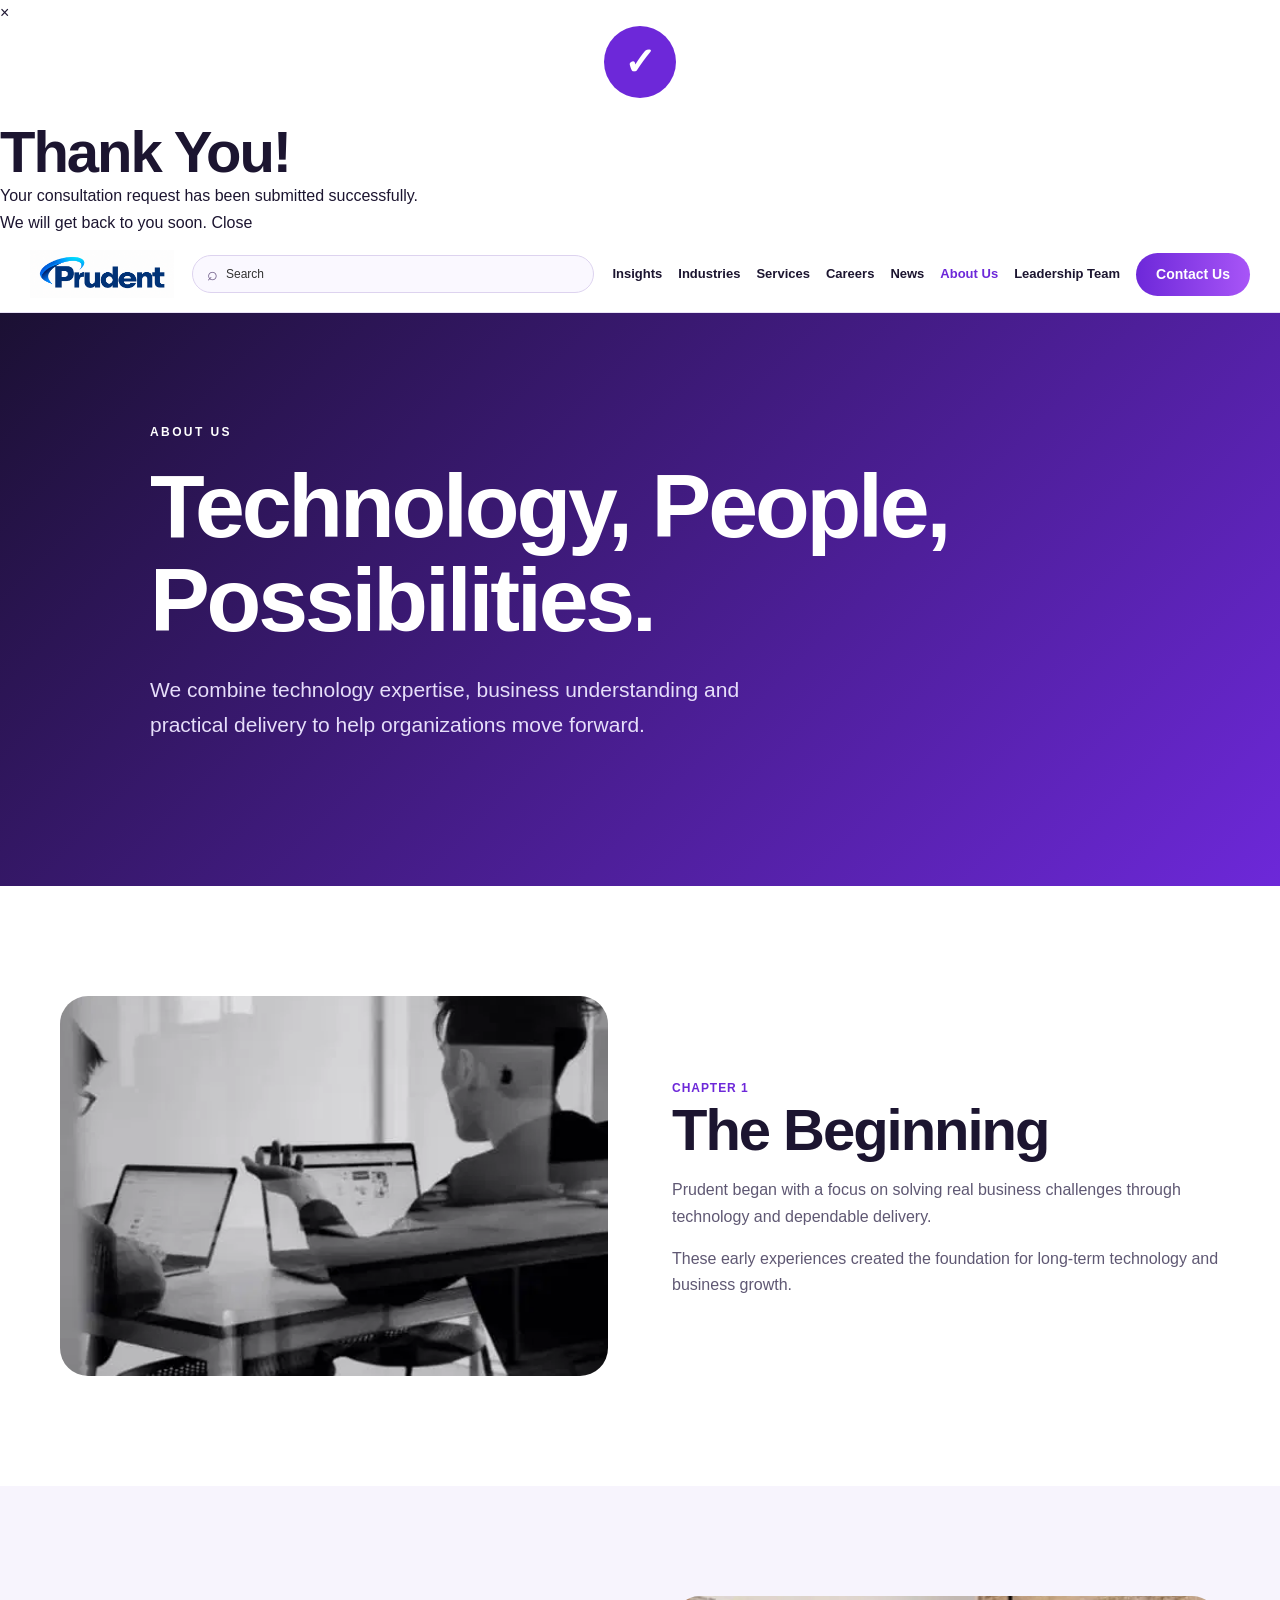
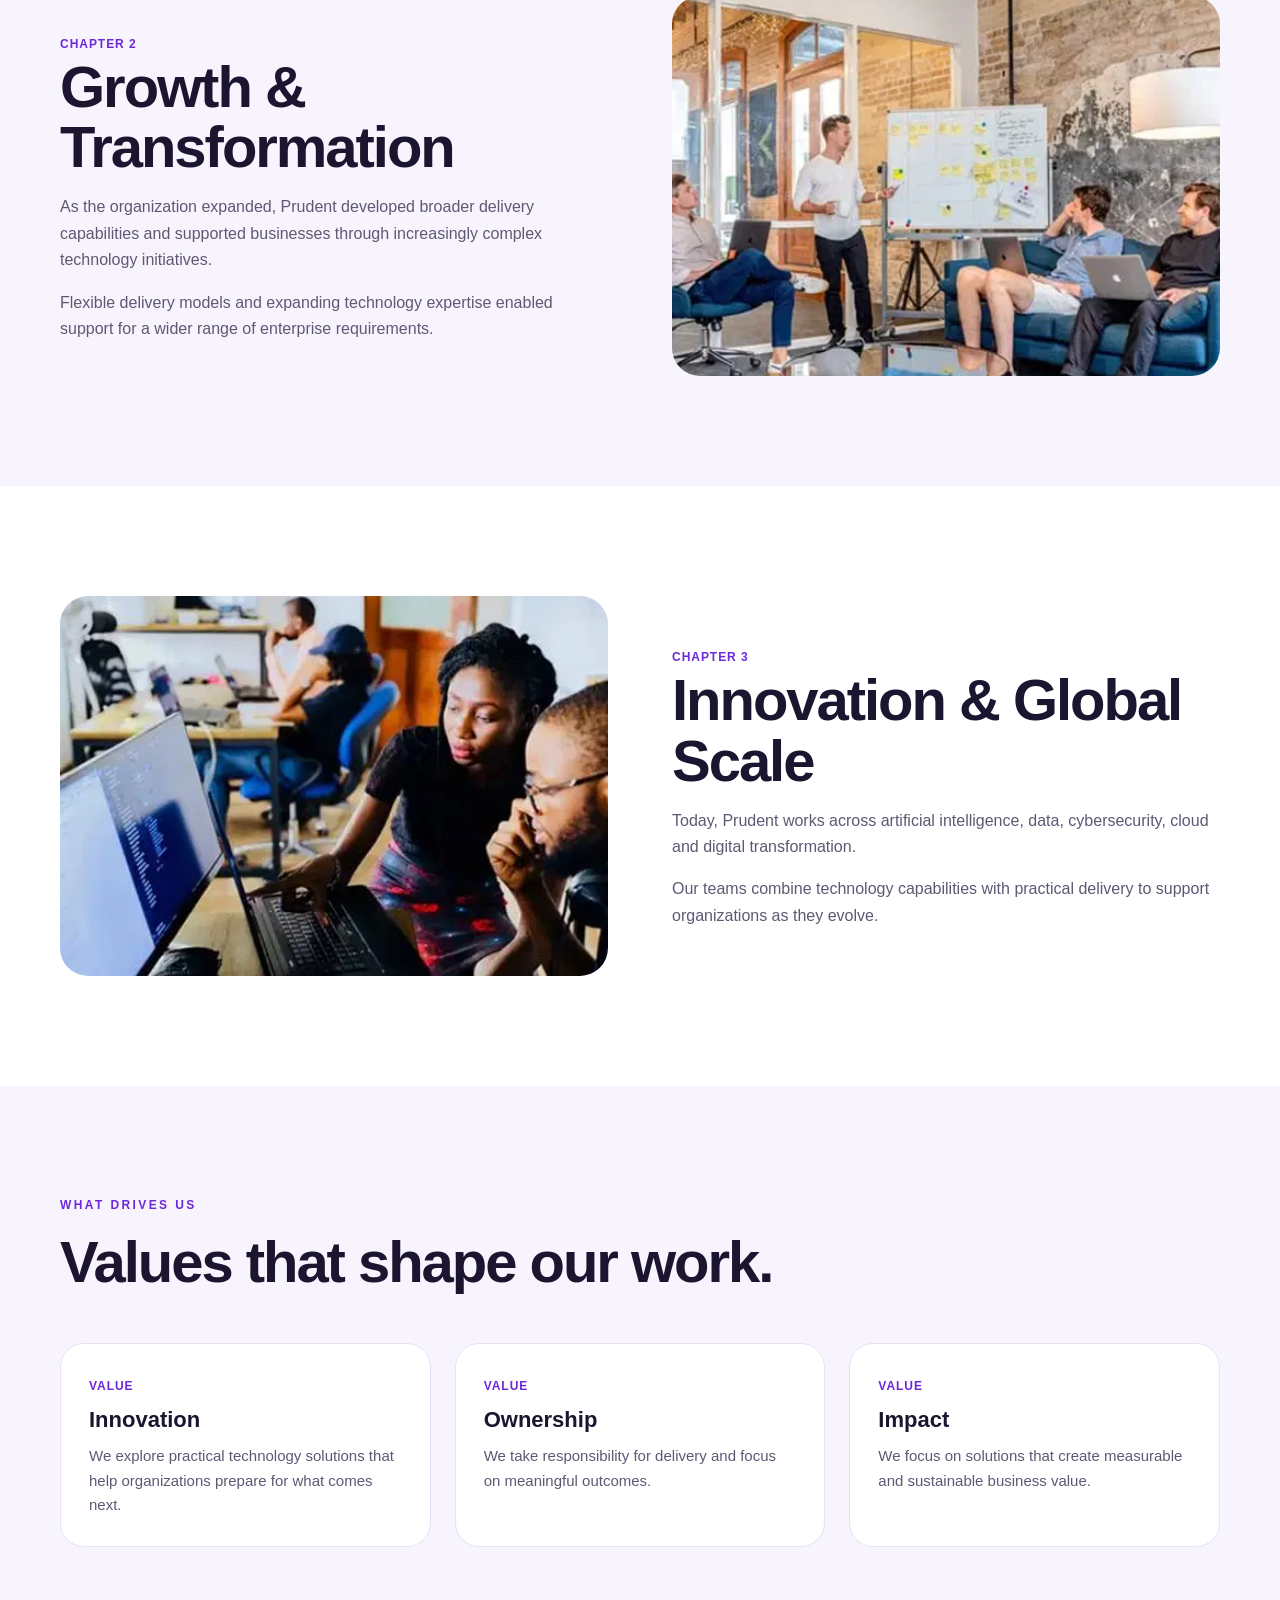
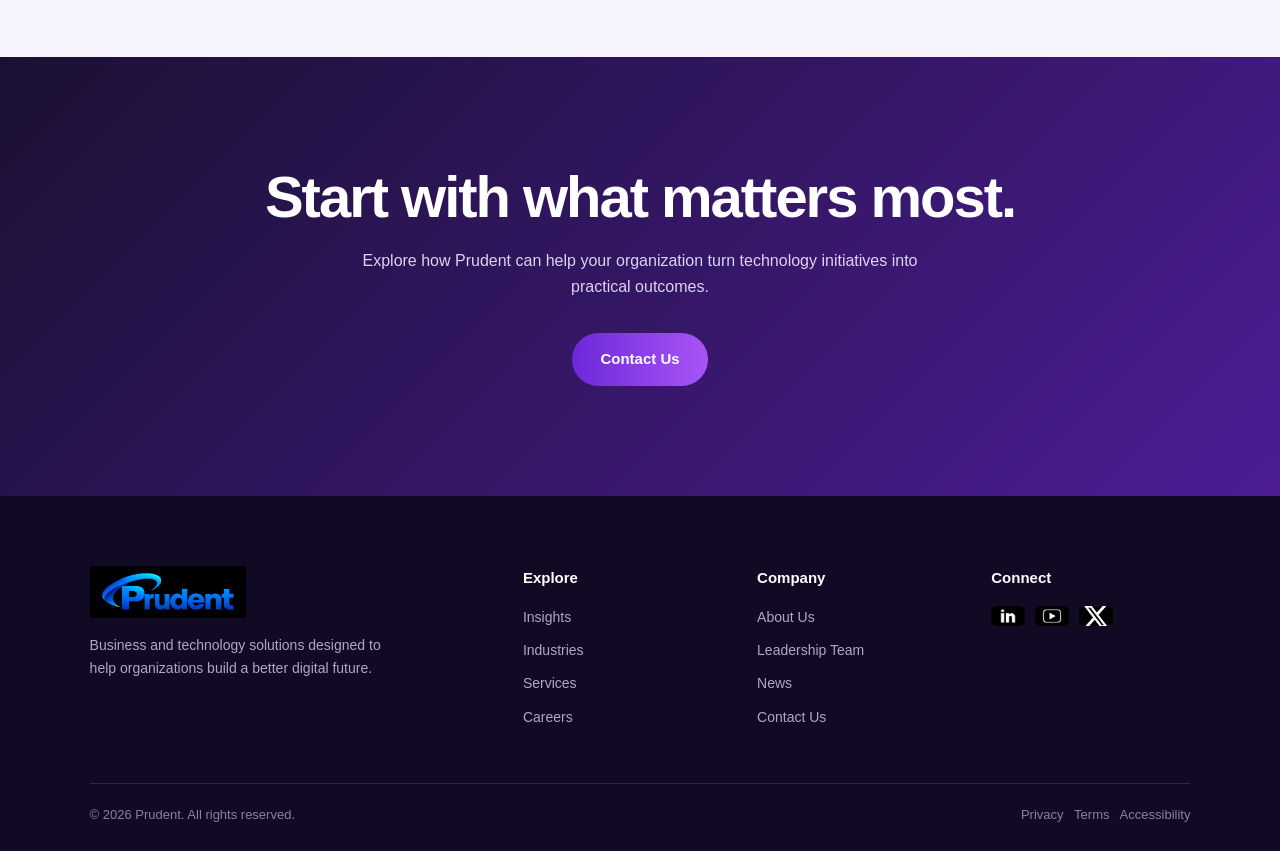
==== commit a830d75c: "Refactor about-us.html structure and content" ====
--- a/about-us.html
+++ b/about-us.html
@@ -1,648 +1,271 @@
 <!DOCTYPE html>
 <html lang="en">
-
 <head>
-    <meta charset="UTF-8">
-    <meta name="viewport" content="width=device-width, initial-scale=1.0">
-    <meta name="description" content="About Prudent.">
-    <title>About Us | Prudent</title>
-
-    <link rel="stylesheet" href="style.css">
-    <link rel="icon" type="image/png" href="Images/logo3.png">
+<meta charset="UTF-8">
+<meta name="viewport" content="width=device-width, initial-scale=1.0">
+<meta name="description" content="About Prudent.">
+<title>About Us | Prudent</title>
+<link rel="stylesheet" href="style.css">
+<link rel="icon" type="image/png" href="Images/logo3.png">
 </head>
-
 <body>
 
-<!-- CONTACT POPUP -->
-
 <input type="checkbox" id="contact-toggle" class="tg">
 
 <div class="cd">
-
-    <label
-        for="contact-toggle"
-        class="cd-bg"
-        aria-label="Close"
-    ></label>
-
-    <div
-        class="cd-box"
-        role="dialog"
-        aria-labelledby="cd-t"
-    >
-
-        <label
-            for="contact-toggle"
-            class="x"
-            aria-label="Close"
-        >
-            &times;
-        </label>
-
-        <h2 id="cd-t">
-            Schedule a Consultation
-        </h2>
-
-        <div class="cd-div">
-            &#8595;
-        </div>
-<form action="thank-you.html" method="get">
-
-  <div class="f">
-    <label for="cn">Full Name <i>*</i></label>
-    <input id="cn" name="name" placeholder="Enter Your Full Name" pattern="^[A-Z][a-z]+ [A-Z][a-z]+$"
-               title="First and last name must start with a capital letter and contain only letters." required autocomplete="name">
-  </div>
-  <div class="f">
-    <label for="cc">Company Name <i>*</i></label>
-    <input id="cc" name="company" placeholder="Enter Your Company Name" pattern="^[a-zA-Z0-9]+( [a-zA-Z0-9]+)*$"
-        minlength="2"
-        title="Company name must contain at least 2 characters and can contain letters, numbers, and spaces only." required autocomplete="organization">
-  </div>
-
-  <div class="f">
-    <label for="ce">Work Email <i>*</i></label>
-    <input id="ce" name="email" type="email" pattern="^[a-zA-Z0-9._%+-]+@[a-zA-Z0-9.-]+\.[a-zA-Z]{2,}$" placeholder="Enter Your Work Email" title="Enter a valid email address." required autocomplete="email">
-  </div>
-
-  <div class="f">
-    <label for="cp">Phone Number</label>
-    <input id="cp" name="phone" type="tel" pattern="^[0-9]{10}$"
-        maxlength="10"
-        title="Enter exactly 10 numbers." placeholder="Enter Your Phone Number" autocomplete="tel">
-  </div>
-
-  <div class="f">
-    <label for="cr">Role / Title</label>
-    <input id="cr" name="role" pattern="^[a-zA-Z]+( [a-zA-Z]+)*$"
-        minlength="2"
-        title="Enter a valid role using letters and spaces only." placeholder="Enter Your Role / Title" autocomplete="organization-title">
-  </div>
-
-  <div class="f">
-    <label for="cs">Service <i>*</i></label>
-
-    <select id="cs" name="service" required>
-      <option value="">--Select Service--</option>
-      <option>Digital Transformation</option>
-      <option>Cybersecurity Services</option>
-      <option>Data &amp; AI Services</option>
-      <option>Enterprise Applications</option>
-      <option>Technology Staffing</option>
-    </select>
-  </div>
-
-  <div class="f full">
-    <label for="cq">Please explain your requirement in brief</label>
-    <textarea id="cq" name="message"></textarea>
-  </div>
-
-  <label class="agree full">
-    <input type="checkbox" name="sms_consent" value="agreed" required>
-
-    <b>AGREE <i>*</i></b>
-
-    <span>
-      By checking the box above, you agree to receive text messages from
-      Prudent Technologies and consulting Inc regarding updates, alerts,
-      and notifications.
-    </span>
-  </label>
-
-  <p class="sms full">
-    <b>SMS SHARING DISCLOSURE:</b>
-    No mobile information will be shared with third parties/affiliates
-    for marketing/promotional purposes at any time.
-  </p>
-
-  <button class="btn" type="submit">
-    Submit
-  </button>
-
+<label for="contact-toggle" class="cd-bg" aria-label="Close"></label>
+<div class="cd-box" role="dialog" aria-labelledby="cd-t">
+<label for="contact-toggle" class="x" aria-label="Close">&times;</label>
+<h2 id="cd-t">Schedule a Consultation</h2>
+<div class="cd-div">&#8595;</div>
+
+<form action="#thank-you" method="get">
+
+<div class="f">
+<label for="cn">Full Name <i>*</i></label>
+<input id="cn" name="name" placeholder="Enter Your Full Name" pattern="^[a-zA-Z]+( [a-zA-Z]+)*$" title="Enter a valid name using letters and spaces only." required autocomplete="name">
+</div>
+
+<div class="f">
+<label for="cc">Company Name <i>*</i></label>
+<input id="cc" name="company" placeholder="Enter Your Company Name" pattern="^[a-zA-Z0-9]+( [a-zA-Z0-9]+)*$" minlength="2" title="Company name must contain at least 2 characters and can contain letters, numbers, and spaces only." required autocomplete="organization">
+</div>
+
+<div class="f">
+<label for="ce">Work Email <i>*</i></label>
+<input id="ce" name="email" type="email" pattern="^[a-zA-Z0-9._%+-]+@[a-zA-Z0-9.-]+\.[a-zA-Z]{2,}$" placeholder="Enter Your Work Email" title="Enter a valid email address." required autocomplete="email">
+</div>
+
+<div class="f">
+<label for="cp">Phone Number</label>
+<input id="cp" name="phone" type="tel" pattern="^[0-9]{10}$" maxlength="10" title="Enter exactly 10 numbers." placeholder="Enter Your Phone Number" autocomplete="tel">
+</div>
+
+<div class="f">
+<label for="cr">Role / Title</label>
+<input id="cr" name="role" pattern="^[a-zA-Z]+( [a-zA-Z]+)*$" minlength="2" title="Enter a valid role using letters and spaces only." placeholder="Enter Your Role / Title" autocomplete="organization-title">
+</div>
+
+<div class="f">
+<label for="cs">Service <i>*</i></label>
+<select id="cs" name="service" required>
+<option value="">--Select Service--</option>
+<option>Digital Transformation</option>
+<option>Cybersecurity Services</option>
+<option>Data &amp; AI Services</option>
+<option>Enterprise Applications</option>
+<option>Technology Staffing</option>
+</select>
+</div>
+
+<div class="f full">
+<label for="cq">Please explain your requirement in brief</label>
+<textarea id="cq" name="message"></textarea>
+</div>
+
+<label class="agree full">
+<input type="checkbox" name="sms_consent" value="agreed" required>
+<b>AGREE <i>*</i></b>
+<span>By checking the box above, you agree to receive text messages from Prudent Technologies and consulting Inc regarding updates, alerts, and notifications.</span>
+</label>
+
+<p class="sms full"><b>SMS SHARING DISCLOSURE:</b> No mobile information will be shared with third parties/affiliates for marketing/promotional purposes at any time.</p>
+
+<button class="btn" type="submit">Submit</button>
 </form>
-
-    </div>
-
-</div>
-
-
-<!-- HEADER -->
+</div>
+</div>
+
+<div id="thank-you" class="thank-popup">
+<div class="thank-overlay"></div>
+<div class="thank-box">
+<a href="#" class="thank-close" aria-label="Close">&times;</a>
+<div class="thank-icon">✓</div>
+<h2>Thank You!</h2>
+<p>Your consultation request has been submitted successfully.</p>
+<span>We will get back to you soon.</span>
+<a href="#" class="thank-home">Close</a>
+</div>
+</div>
 
 <header class="sh">
-
-    <div class="sh-in">
-
-
-        <!-- LOGO -->
-
-        <a
-            class="sh-logo"
-            href="index.html"
-        >
-
-            <img
-                src="Images/logo.png"
-                alt="Prudent home"
-                title="Home"
-            >
-
-        </a>
-
-
-        <!-- SEARCH -->
-
-        <form class="sq" action="https://www.google.com/search" method="get" target="_blank" role="search">
-    <span class="search-icon">⌕</span>
-    <input type="hidden" name="as_sitesearch" value="yourdomain.com">
-    <input type="search" name="q" placeholder="Search" aria-label="Search">
+<div class="sh-in">
+
+<a class="sh-logo" href="index.html">
+<img src="Images/logo.png" alt="Prudent home" title="Home">
+</a>
+
+<form class="sq" action="https://www.google.com/search" method="get" target="_blank" role="search">
+<span class="search-icon">⌕</span>
+<input type="hidden" name="as_sitesearch" value="yourdomain.com">
+<input type="search" name="q" placeholder="Search" aria-label="Search">
 </form>
 
-
-        <!-- HAMBURGER CHECKBOX -->
-
-        <input
-            type="checkbox"
-            id="nav-toggle"
-            class="tg"
-        >
-
-
-        <!-- NAVIGATION -->
-
-        <nav class="sn">
-
-            <a href="insights.html">
-                Insights
-            </a>
-
-            <a href="industries.html">
-                Industries
-            </a>
-
-            <a href="services.html">
-                Services
-            </a>
-
-            <a href="careers.html">
-                Careers
-            </a>
-
-            <a href="news.html">
-                News
-            </a>
-
-            <a
-                href="about-us.html"
-                class="on"
-            >
-                About Us
-            </a>
-
-            <a href="leadership.html">
-                Leadership Team
-            </a>
-
-            <label
-                for="contact-toggle"
-                class="btn"
-            >
-                Contact Us
-            </label>
-
-        </nav>
-
-
-        <!-- HAMBURGER -->
-
-        <label
-            for="nav-toggle"
-            class="burger"
-            aria-label="Open menu"
-        >
-
-            <i></i>
-            <i></i>
-            <i></i>
-
-        </label>
-
-    </div>
-
+<input type="checkbox" id="nav-toggle" class="tg">
+
+<nav class="sn">
+<a href="insights.html">Insights</a>
+<a href="industries.html">Industries</a>
+<a href="services.html">Services</a>
+<a href="careers.html">Careers</a>
+<a href="news.html">News</a>
+<a href="about-us.html" class="on">About Us</a>
+<a href="leadership.html">Leadership Team</a>
+<label for="contact-toggle" class="btn">Contact Us</label>
+</nav>
+
+<label for="nav-toggle" class="burger" aria-label="Open menu">
+<i></i>
+<i></i>
+<i></i>
+</label>
+
+</div>
 </header>
 
-
-<!-- MAIN -->
-
 <main>
 
-
-    <!-- HERO -->
-
-    <section class="hero sm g">
-
-        <div class="wrap">
-
-            <span
-                class="eyebrow"
-                style="color:var(--teal)"
-            >
-                About Us
-            </span>
-
-            <h1>
-                Technology, People, Possibilities.
-            </h1>
-
-            <p class="lead">
-                We combine technology expertise, business
-                understanding and practical delivery to help
-                organizations move forward.
-            </p>
-
-        </div>
-
-    </section>
-
-
-    <!-- CHAPTER 1 -->
-
-    <section>
-
-        <div class="wrap art">
-
-            <div
-                class="im rv"
-                style="--bg:url(Images/About-The-Begining.jpg)"
-            ></div>
-
-
-            <div class="rv">
-
-                <span class="tag">
-                    CHAPTER 1
-                </span>
-
-                <h2>
-                    The Beginning
-                </h2>
-
-                <p>
-                    Prudent began with a focus on solving real
-                    business challenges through technology and
-                    dependable delivery.
-                </p>
-
-                <p>
-                    These early experiences created the foundation
-                    for long-term technology and business growth.
-                </p>
-
-            </div>
-
-        </div>
-
-    </section>
-
-
-    <!-- CHAPTER 2 -->
-
-    <section class="soft">
-
-        <div class="wrap art rev">
-
-            <div
-                class="im rv"
-                style="--bg:url(Images/About-Mission.jpg)"
-            ></div>
-
-
-            <div class="rv">
-
-                <span class="tag">
-                    CHAPTER 2
-                </span>
-
-                <h2>
-                    Growth &amp; Transformation
-                </h2>
-
-                <p>
-                    As the organization expanded, Prudent developed
-                    broader delivery capabilities and supported
-                    businesses through increasingly complex
-                    technology initiatives.
-                </p>
-
-                <p>
-                    Flexible delivery models and expanding
-                    technology expertise enabled support for a wider
-                    range of enterprise requirements.
-                </p>
-
-            </div>
-
-        </div>
-
-    </section>
-
-
-    <!-- CHAPTER 3 -->
-
-    <section>
-
-        <div class="wrap art">
-
-            <div
-                class="im rv"
-                style="--bg:url(Images/About-We-are-global.jpg)"
-            ></div>
-
-
-            <div class="rv">
-
-                <span class="tag">
-                    CHAPTER 3
-                </span>
-
-                <h2>
-                    Innovation &amp; Global Scale
-                </h2>
-
-                <p>
-                    Today, Prudent works across artificial
-                    intelligence, data, cybersecurity, cloud and
-                    digital transformation.
-                </p>
-
-                <p>
-                    Our teams combine technology capabilities with
-                    practical delivery to support organizations as
-                    they evolve.
-                </p>
-
-            </div>
-
-        </div>
-
-    </section>
-
-
-    <!-- VALUES -->
-
-    <section class="soft">
-
-        <div class="wrap">
-
-            <span class="eyebrow rv">
-                What drives us
-            </span>
-
-            <h2 class="rv">
-                Values that shape our work.
-            </h2>
-
-
-            <div class="grid">
-
-
-                <div class="card rv">
-
-                    <div class="tx">
-
-                        <span class="tag">
-                            VALUE
-                        </span>
-
-                        <h3>
-                            Innovation
-                        </h3>
-
-                        <p>
-                            We explore practical technology solutions
-                            that help organizations prepare for what
-                            comes next.
-                        </p>
-
-                    </div>
-
-                </div>
-
-
-                <div class="card rv">
-
-                    <div class="tx">
-
-                        <span class="tag">
-                            VALUE
-                        </span>
-
-                        <h3>
-                            Ownership
-                        </h3>
-
-                        <p>
-                            We take responsibility for delivery and
-                            focus on meaningful outcomes.
-                        </p>
-
-                    </div>
-
-                </div>
-
-
-                <div class="card rv">
-
-                    <div class="tx">
-
-                        <span class="tag">
-                            VALUE
-                        </span>
-
-                        <h3>
-                            Impact
-                        </h3>
-
-                        <p>
-                            We focus on solutions that create
-                            measurable and sustainable business
-                            value.
-                        </p>
-
-                    </div>
-
-                </div>
-
-
-            </div>
-
-        </div>
-
-    </section>
-
-
-    <!-- CTA -->
-
-    <section class="cta">
-
-        <div class="wrap">
-
-            <h2 class="rv">
-                Start with what matters most.
-            </h2>
-
-            <p>
-                Explore how Prudent can help your organization
-                turn technology initiatives into practical outcomes.
-            </p>
-
-            <label
-                for="contact-toggle"
-                class="btn"
-            >
-                Contact Us
-            </label>
-
-        </div>
-
-    </section>
-
+<section class="hero sm g">
+<div class="wrap">
+<span class="eyebrow" style="color:var(--teal)">About Us</span>
+<h1>Technology, People, Possibilities.</h1>
+<p class="lead">We combine technology expertise, business understanding and practical delivery to help organizations move forward.</p>
+</div>
+</section>
+
+<section>
+<div class="wrap art">
+<div class="im rv" style="--bg:url(Images/About-The-Begining.jpg)"></div>
+<div class="rv">
+<span class="tag">CHAPTER 1</span>
+<h2>The Beginning</h2>
+<p>Prudent began with a focus on solving real business challenges through technology and dependable delivery.</p>
+<p>These early experiences created the foundation for long-term technology and business growth.</p>
+</div>
+</div>
+</section>
+
+<section class="soft">
+<div class="wrap art rev">
+<div class="im rv" style="--bg:url(Images/About-Mission.jpg)"></div>
+<div class="rv">
+<span class="tag">CHAPTER 2</span>
+<h2>Growth &amp; Transformation</h2>
+<p>As the organization expanded, Prudent developed broader delivery capabilities and supported businesses through increasingly complex technology initiatives.</p>
+<p>Flexible delivery models and expanding technology expertise enabled support for a wider range of enterprise requirements.</p>
+</div>
+</div>
+</section>
+
+<section>
+<div class="wrap art">
+<div class="im rv" style="--bg:url(Images/About-We-are-global.jpg)"></div>
+<div class="rv">
+<span class="tag">CHAPTER 3</span>
+<h2>Innovation &amp; Global Scale</h2>
+<p>Today, Prudent works across artificial intelligence, data, cybersecurity, cloud and digital transformation.</p>
+<p>Our teams combine technology capabilities with practical delivery to support organizations as they evolve.</p>
+</div>
+</div>
+</section>
+
+<section class="soft">
+<div class="wrap">
+<span class="eyebrow rv">What drives us</span>
+<h2 class="rv">Values that shape our work.</h2>
+
+<div class="grid">
+
+<div class="card rv">
+<div class="tx">
+<span class="tag">VALUE</span>
+<h3>Innovation</h3>
+<p>We explore practical technology solutions that help organizations prepare for what comes next.</p>
+</div>
+</div>
+
+<div class="card rv">
+<div class="tx">
+<span class="tag">VALUE</span>
+<h3>Ownership</h3>
+<p>We take responsibility for delivery and focus on meaningful outcomes.</p>
+</div>
+</div>
+
+<div class="card rv">
+<div class="tx">
+<span class="tag">VALUE</span>
+<h3>Impact</h3>
+<p>We focus on solutions that create measurable and sustainable business value.</p>
+</div>
+</div>
+
+</div>
+</div>
+</section>
+
+<section class="cta">
+<div class="wrap">
+<h2 class="rv">Start with what matters most.</h2>
+<p>Explore how Prudent can help your organization turn technology initiatives into practical outcomes.</p>
+<label for="contact-toggle" class="btn">Contact Us</label>
+</div>
+</section>
 
 </main>
 
-
-<!-- FOOTER -->
-
 <footer class="sf">
-
-    <div class="sf-g">
-
-
-        <!-- FOOTER ABOUT -->
-
-        <div>
-
-            <img
-                src="Images/logo1.png"
-                alt="Prudent"
-            >
-
-            <p>
-                Business and technology solutions designed to help
-                organizations build a better digital future.
-            </p>
-
-        </div>
-
-
-        <!-- EXPLORE -->
-
-        <div>
-
-            <h4>
-                Explore
-            </h4>
-
-            <a href="insights.html">
-                Insights
-            </a>
-
-            <a href="industries.html">
-                Industries
-            </a>
-
-            <a href="services.html">
-                Services
-            </a>
-
-
-            <a href="careers.html">
-                Careers
-            </a>
-
-        </div>
-
-
-        <!-- COMPANY -->
-
-        <div>
-
-            <h4>
-                Company
-            </h4>
-
-            <a href="about-us.html">
-                About Us
-            </a>
-
-            <a href="leadership.html">
-                Leadership Team
-            </a>
-
-            <a href="news.html">
-                News
-            </a>
-
-            <label for="contact-toggle">
-                Contact Us
-            </label>
-
-        </div>
-
-
-        <!-- CONNECT -->
-
-        <div>
-
-            <h4>
-                Connect
-            </h4>
-
-            <div class="soc">
-            <a href="https://www.linkedin.com/company/prudent-technologies-and-consulting-inc/posts/?feedView=all" aria-label="LinkedIn">
-              <img src="Images/LinkedIn.jpg" alt="LinkedIn" />
-            </a>
-
-            <a href="https://www.youtube.com/@PrudentTechnologiesConsulting" aria-label="YouTube">
-              <img src="Images/youtube.jpg" alt="YouTube" />
-            </a>
-
-            <a href="https://x.com/Prudent_USA" aria-label="Twitter">
-              <img src="Images/twitter.jpg" alt="Twitter" />
-            </a>
-          </div>
-        </div>
-      </div>
-
-
-
-    <!-- FOOTER BOTTOM -->
-
-    <div class="sf-b">
-
-        <span>
-            © 2026 Prudent. All rights reserved.
-        </span>
-
-        <span>
-
-            <a href="privacy.html">
-                Privacy
-            </a>
-
-            &nbsp;
-
-            Terms
-
-            &nbsp;
-
-            Accessibility
-
-        </span>
-
-    </div>
-
+<div class="sf-g">
+
+<div>
+<img src="Images/logo1.png" alt="Prudent">
+<p>Business and technology solutions designed to help organizations build a better digital future.</p>
+</div>
+
+<div>
+<h4>Explore</h4>
+<a href="insights.html">Insights</a>
+<a href="industries.html">Industries</a>
+<a href="services.html">Services</a>
+<a href="careers.html">Careers</a>
+</div>
+
+<div>
+<h4>Company</h4>
+<a href="about-us.html">About Us</a>
+<a href="leadership.html">Leadership Team</a>
+<a href="news.html">News</a>
+<label for="contact-toggle">Contact Us</label>
+</div>
+
+<div>
+<h4>Connect</h4>
+<div class="soc">
+<a href="https://www.linkedin.com/company/prudent-technologies-and-consulting-inc/posts/?feedView=all" aria-label="LinkedIn">
+<img src="Images/LinkedIn.jpg" alt="LinkedIn">
+</a>
+<a href="https://www.youtube.com/@PrudentTechnologiesConsulting" aria-label="YouTube">
+<img src="Images/youtube.jpg" alt="YouTube">
+</a>
+<a href="https://x.com/Prudent_USA" aria-label="Twitter">
+<img src="Images/twitter.jpg" alt="Twitter">
+</a>
+</div>
+</div>
+
+</div>
+
+<div class="sf-b">
+<span>© 2026 Prudent. All rights reserved.</span>
+<span>
+<a href="privacy.html">Privacy</a>
+&nbsp;
+Terms
+&nbsp;
+Accessibility
+</span>
+</div>
 </footer>
 
-
 </body>
-</html>+</html>
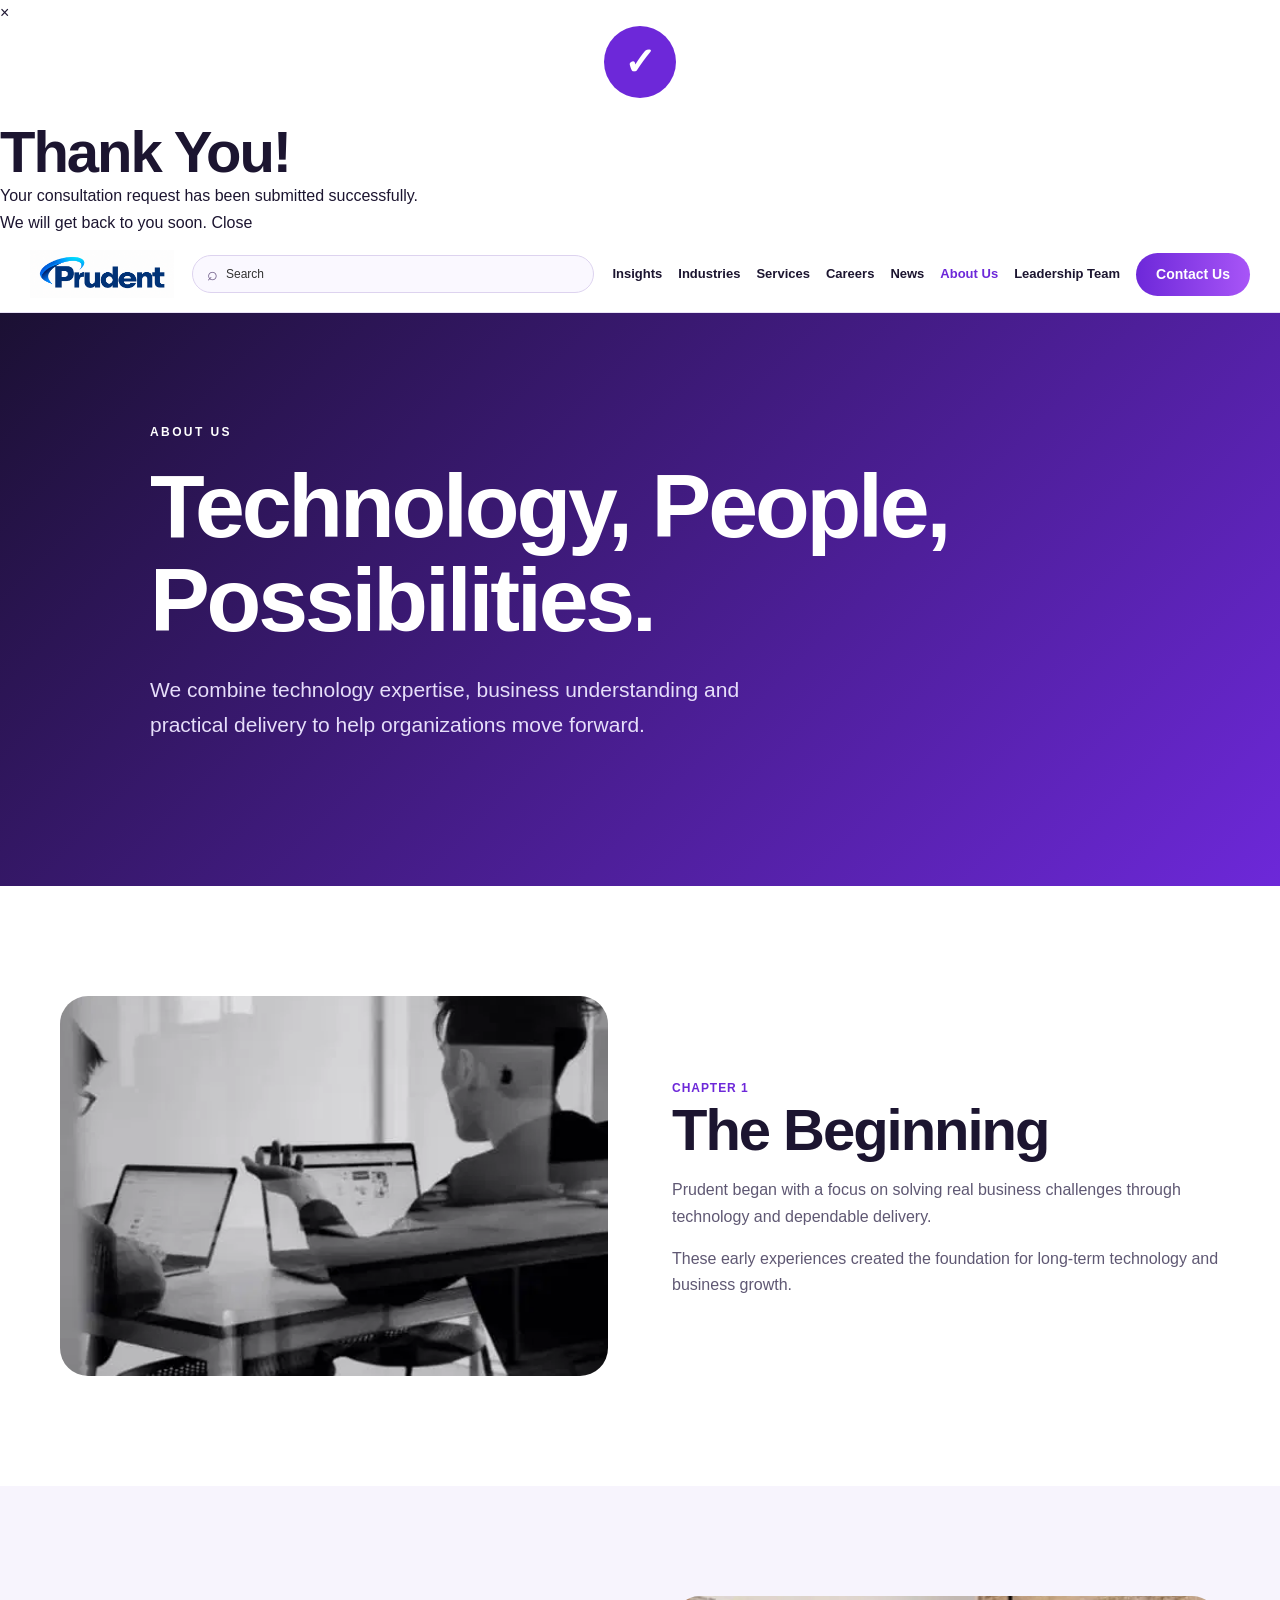
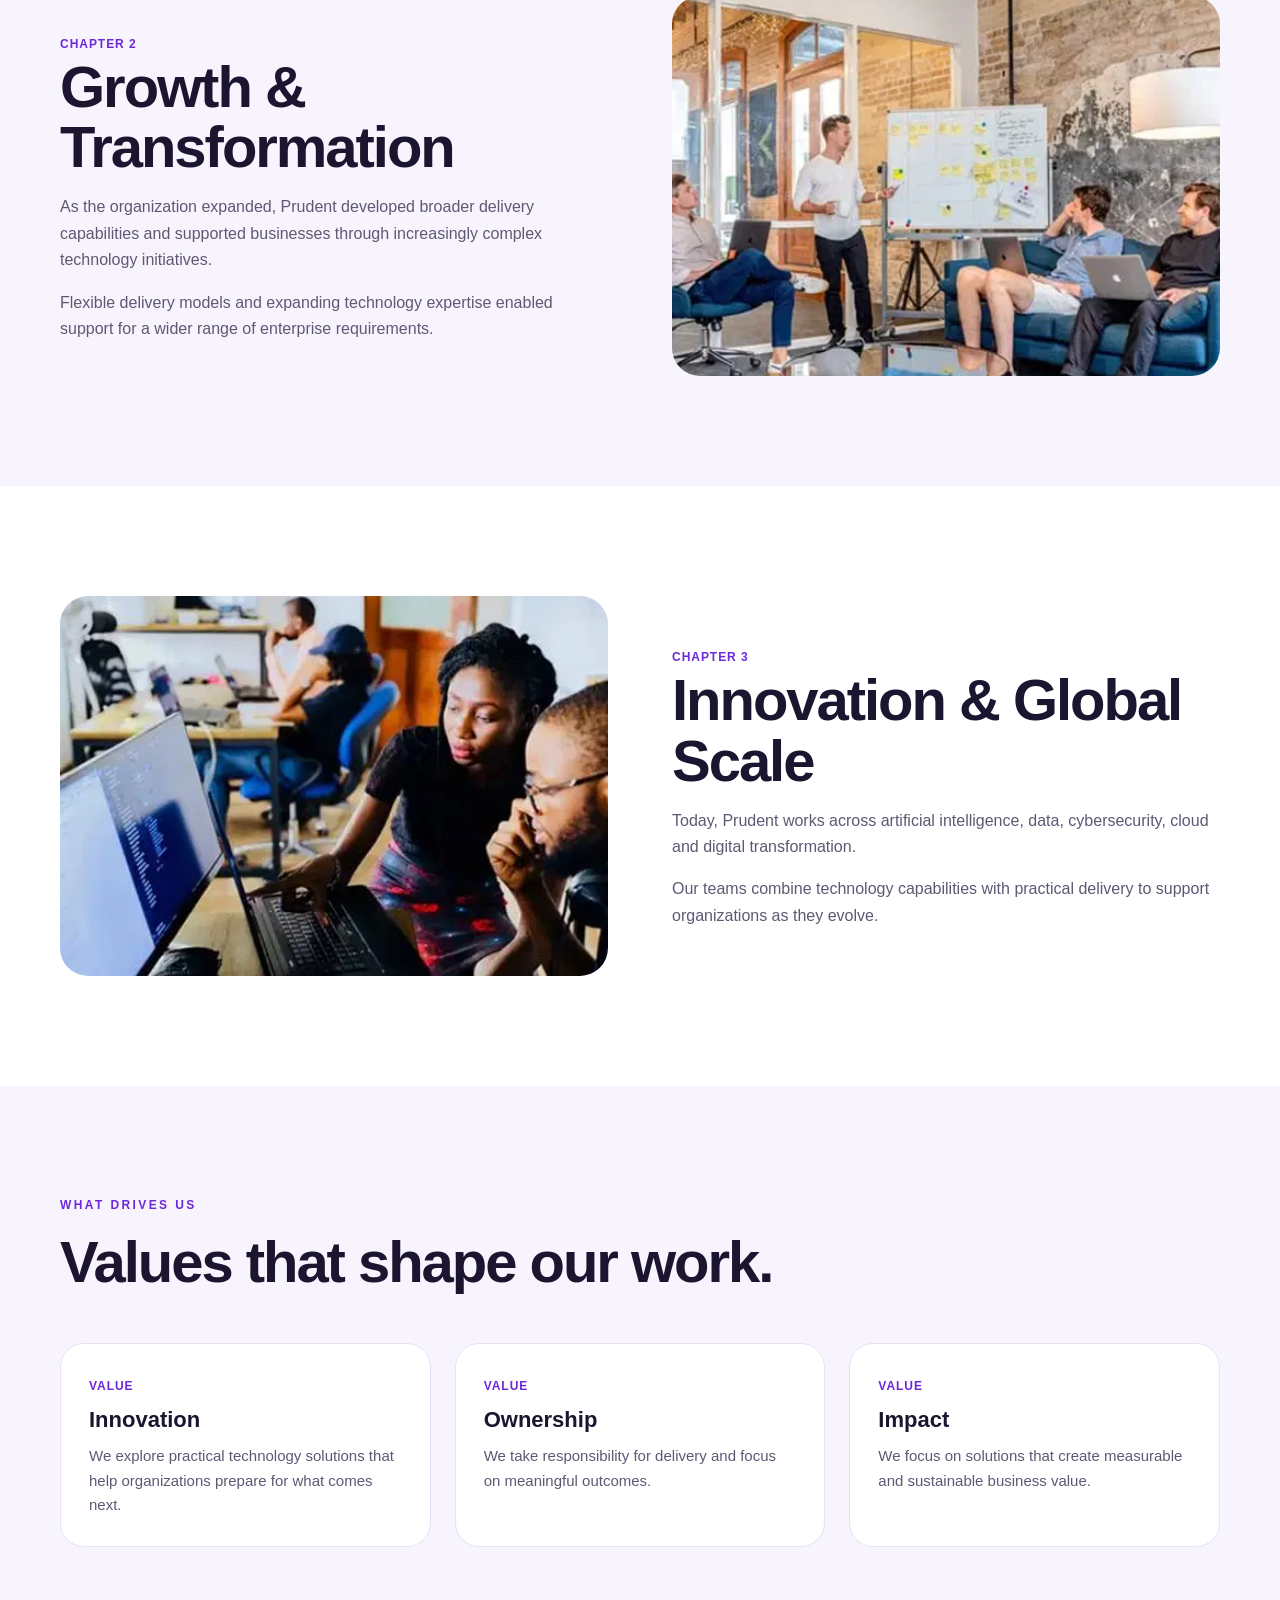
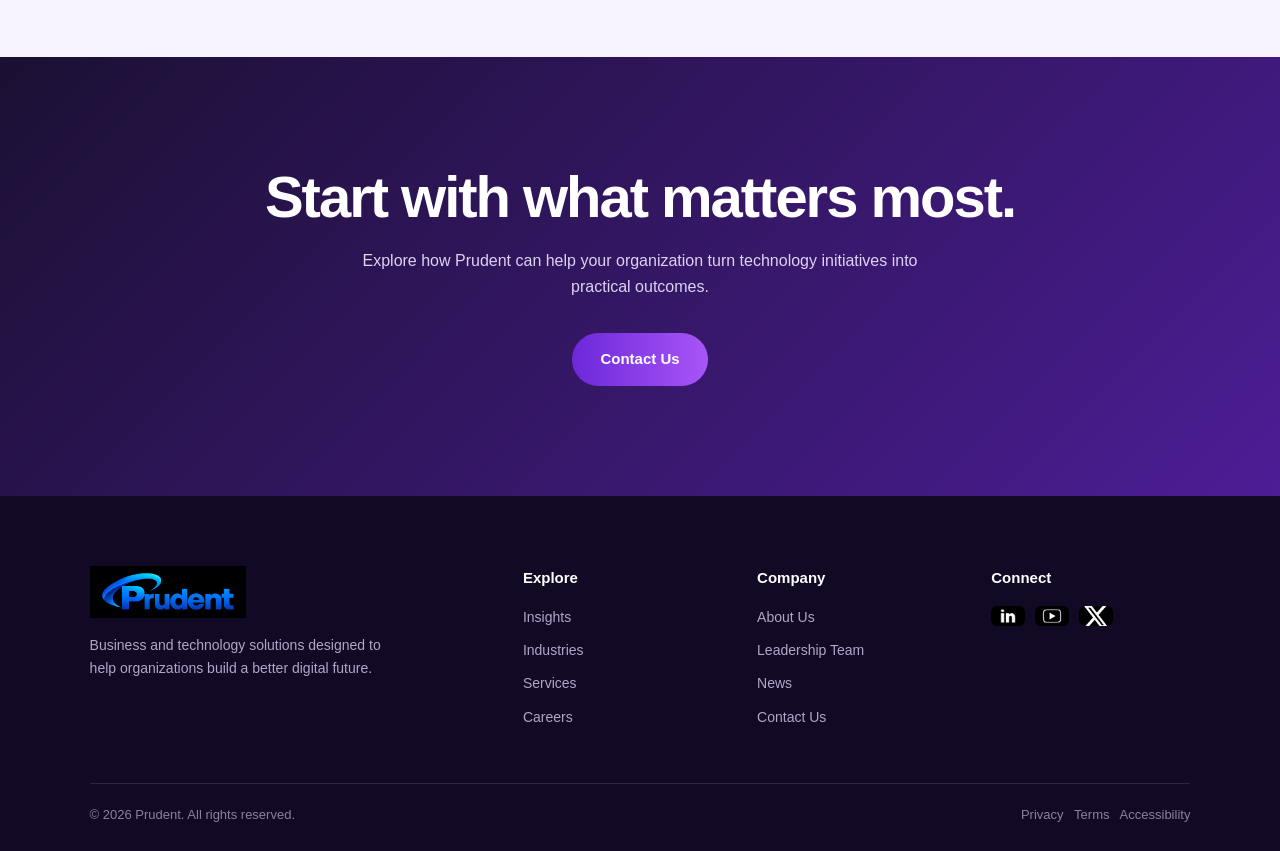
==== commit 18926e45: "Update about-us.html" ====
--- a/about-us.html
+++ b/about-us.html
@@ -1,270 +1,668 @@
 <!DOCTYPE html>
 <html lang="en">
+
 <head>
-<meta charset="UTF-8">
-<meta name="viewport" content="width=device-width, initial-scale=1.0">
-<meta name="description" content="About Prudent.">
-<title>About Us | Prudent</title>
-<link rel="stylesheet" href="style.css">
-<link rel="icon" type="image/png" href="Images/logo3.png">
+    <meta charset="UTF-8">
+    <meta name="viewport" content="width=device-width, initial-scale=1.0">
+    <meta name="description" content="About Prudent.">
+    <title>About Us | Prudent</title>
+    <link rel="stylesheet" href="style.css">
+    <link rel="icon" type="image/png" href="Images/logo3.png">
 </head>
+
 <body>
 
 <input type="checkbox" id="contact-toggle" class="tg">
 
 <div class="cd">
-<label for="contact-toggle" class="cd-bg" aria-label="Close"></label>
-<div class="cd-box" role="dialog" aria-labelledby="cd-t">
-<label for="contact-toggle" class="x" aria-label="Close">&times;</label>
-<h2 id="cd-t">Schedule a Consultation</h2>
-<div class="cd-div">&#8595;</div>
-
-<form action="#thank-you" method="get">
-
-<div class="f">
-<label for="cn">Full Name <i>*</i></label>
-<input id="cn" name="name" placeholder="Enter Your Full Name" pattern="^[a-zA-Z]+( [a-zA-Z]+)*$" title="Enter a valid name using letters and spaces only." required autocomplete="name">
+    <label for="contact-toggle" class="cd-bg" aria-label="Close"></label>
+
+    <div class="cd-box" role="dialog" aria-labelledby="cd-t">
+
+        <label for="contact-toggle" class="x" aria-label="Close">
+            &times;
+        </label>
+
+        <h2 id="cd-t">
+            Schedule a Consultation
+        </h2>
+
+        <div class="cd-div">
+            &#8595;
+        </div>
+
+        <form action="#thank-you" method="get">
+
+            <div class="f">
+                <label for="cn">Full Name <i>*</i></label>
+                <input
+                    id="cn"
+                    name="name"
+                    placeholder="Enter Your Full Name"
+                    pattern="^[a-zA-Z]+( [a-zA-Z]+)*$"
+                    title="Enter your full name using letters and spaces only."
+                    required
+                    autocomplete="name">
+            </div>
+
+            <div class="f">
+                <label for="cc">Company Name <i>*</i></label>
+                <input
+                    id="cc"
+                    name="company"
+                    placeholder="Enter Your Company Name"
+                    pattern="^[a-zA-Z0-9]+( [a-zA-Z0-9]+)*$"
+                    minlength="2"
+                    title="Company name must contain at least 2 characters and can contain letters, numbers, and spaces only."
+                    required
+                    autocomplete="organization">
+            </div>
+
+            <div class="f">
+                <label for="ce">Work Email <i>*</i></label>
+                <input
+                    id="ce"
+                    name="email"
+                    type="email"
+                    pattern="^[a-zA-Z0-9._%+-]+@[a-zA-Z0-9.-]+\.[a-zA-Z]{2,}$"
+                    placeholder="Enter Your Work Email"
+                    title="Enter a valid email address."
+                    required
+                    autocomplete="email">
+            </div>
+
+            <div class="f">
+                <label for="cp">Phone Number</label>
+                <input
+                    id="cp"
+                    name="phone"
+                    type="tel"
+                    pattern="^[0-9]{10}$"
+                    maxlength="10"
+                    title="Enter exactly 10 numbers."
+                    placeholder="Enter Your Phone Number"
+                    autocomplete="tel">
+            </div>
+
+            <div class="f">
+                <label for="cr">Role / Title</label>
+                <input
+                    id="cr"
+                    name="role"
+                    pattern="^[a-zA-Z]+( [a-zA-Z]+)*$"
+                    minlength="2"
+                    title="Enter a valid role using letters and spaces only."
+                    placeholder="Enter Your Role / Title"
+                    autocomplete="organization-title">
+            </div>
+
+            <div class="f">
+                <label for="cs">Service <i>*</i></label>
+
+                <select id="cs" name="service" required>
+                    <option value="">--Select Service--</option>
+                    <option>Digital Transformation</option>
+                    <option>Cybersecurity Services</option>
+                    <option>Data &amp; AI Services</option>
+                    <option>Enterprise Applications</option>
+                    <option>Technology Staffing</option>
+                </select>
+            </div>
+
+            <div class="f full">
+                <label for="cq">
+                    Please explain your requirement in brief
+                </label>
+
+                <textarea id="cq" name="message"></textarea>
+            </div>
+
+            <label class="agree full">
+
+                <input
+                    type="checkbox"
+                    name="sms_consent"
+                    value="agreed"
+                    required>
+
+                <b>
+                    AGREE <i>*</i>
+                </b>
+
+                <span>
+                    By checking the box above, you agree to receive text messages from
+                    Prudent Technologies and consulting Inc regarding updates, alerts,
+                    and notifications.
+                </span>
+
+            </label>
+
+            <p class="sms full">
+                <b>SMS SHARING DISCLOSURE:</b>
+                No mobile information will be shared with third parties/affiliates
+                for marketing/promotional purposes at any time.
+            </p>
+
+            <button class="btn" type="submit">
+                Submit
+            </button>
+
+        </form>
+
+    </div>
 </div>
 
-<div class="f">
-<label for="cc">Company Name <i>*</i></label>
-<input id="cc" name="company" placeholder="Enter Your Company Name" pattern="^[a-zA-Z0-9]+( [a-zA-Z0-9]+)*$" minlength="2" title="Company name must contain at least 2 characters and can contain letters, numbers, and spaces only." required autocomplete="organization">
+<div id="thank-you" class="thank-popup">
+
+    <div class="thank-overlay"></div>
+
+    <div class="thank-box">
+
+        <a href="#" class="thank-close" aria-label="Close">
+            &times;
+        </a>
+
+        <div class="thank-icon">
+            ✓
+        </div>
+
+        <h2>
+            Thank You!
+        </h2>
+
+        <p>
+            Your consultation request has been submitted successfully.
+        </p>
+
+        <span>
+            We will get back to you soon.
+        </span>
+
+        <a href="#" class="thank-home">
+            Close
+        </a>
+
+    </div>
+
 </div>
 
-<div class="f">
-<label for="ce">Work Email <i>*</i></label>
-<input id="ce" name="email" type="email" pattern="^[a-zA-Z0-9._%+-]+@[a-zA-Z0-9.-]+\.[a-zA-Z]{2,}$" placeholder="Enter Your Work Email" title="Enter a valid email address." required autocomplete="email">
-</div>
-
-<div class="f">
-<label for="cp">Phone Number</label>
-<input id="cp" name="phone" type="tel" pattern="^[0-9]{10}$" maxlength="10" title="Enter exactly 10 numbers." placeholder="Enter Your Phone Number" autocomplete="tel">
-</div>
-
-<div class="f">
-<label for="cr">Role / Title</label>
-<input id="cr" name="role" pattern="^[a-zA-Z]+( [a-zA-Z]+)*$" minlength="2" title="Enter a valid role using letters and spaces only." placeholder="Enter Your Role / Title" autocomplete="organization-title">
-</div>
-
-<div class="f">
-<label for="cs">Service <i>*</i></label>
-<select id="cs" name="service" required>
-<option value="">--Select Service--</option>
-<option>Digital Transformation</option>
-<option>Cybersecurity Services</option>
-<option>Data &amp; AI Services</option>
-<option>Enterprise Applications</option>
-<option>Technology Staffing</option>
-</select>
-</div>
-
-<div class="f full">
-<label for="cq">Please explain your requirement in brief</label>
-<textarea id="cq" name="message"></textarea>
-</div>
-
-<label class="agree full">
-<input type="checkbox" name="sms_consent" value="agreed" required>
-<b>AGREE <i>*</i></b>
-<span>By checking the box above, you agree to receive text messages from Prudent Technologies and consulting Inc regarding updates, alerts, and notifications.</span>
-</label>
-
-<p class="sms full"><b>SMS SHARING DISCLOSURE:</b> No mobile information will be shared with third parties/affiliates for marketing/promotional purposes at any time.</p>
-
-<button class="btn" type="submit">Submit</button>
-</form>
-</div>
-</div>
-
-<div id="thank-you" class="thank-popup">
-<div class="thank-overlay"></div>
-<div class="thank-box">
-<a href="#" class="thank-close" aria-label="Close">&times;</a>
-<div class="thank-icon">✓</div>
-<h2>Thank You!</h2>
-<p>Your consultation request has been submitted successfully.</p>
-<span>We will get back to you soon.</span>
-<a href="#" class="thank-home">Close</a>
-</div>
-</div>
-
 <header class="sh">
-<div class="sh-in">
-
-<a class="sh-logo" href="index.html">
-<img src="Images/logo.png" alt="Prudent home" title="Home">
-</a>
-
-<form class="sq" action="https://www.google.com/search" method="get" target="_blank" role="search">
-<span class="search-icon">⌕</span>
-<input type="hidden" name="as_sitesearch" value="yourdomain.com">
-<input type="search" name="q" placeholder="Search" aria-label="Search">
-</form>
-
-<input type="checkbox" id="nav-toggle" class="tg">
-
-<nav class="sn">
-<a href="insights.html">Insights</a>
-<a href="industries.html">Industries</a>
-<a href="services.html">Services</a>
-<a href="careers.html">Careers</a>
-<a href="news.html">News</a>
-<a href="about-us.html" class="on">About Us</a>
-<a href="leadership.html">Leadership Team</a>
-<label for="contact-toggle" class="btn">Contact Us</label>
-</nav>
-
-<label for="nav-toggle" class="burger" aria-label="Open menu">
-<i></i>
-<i></i>
-<i></i>
-</label>
-
-</div>
+
+    <div class="sh-in">
+
+        <a class="sh-logo" href="index.html">
+
+            <img
+                src="Images/logo.png"
+                alt="Prudent home"
+                title="Home">
+
+        </a>
+
+        <form
+            class="sq"
+            action="https://www.google.com/search"
+            method="get"
+            target="_blank"
+            role="search">
+
+            <span class="search-icon">
+                ⌕
+            </span>
+
+            <input
+                type="hidden"
+                name="as_sitesearch"
+                value="yourdomain.com">
+
+            <input
+                type="search"
+                name="q"
+                placeholder="Search"
+                aria-label="Search">
+
+        </form>
+
+        <input
+            type="checkbox"
+            id="nav-toggle"
+            class="tg">
+
+        <nav class="sn">
+
+            <a href="insights.html">
+                Insights
+            </a>
+
+            <a href="industries.html">
+                Industries
+            </a>
+
+            <a href="services.html">
+                Services
+            </a>
+
+            <a href="careers.html">
+                Careers
+            </a>
+
+            <a href="news.html">
+                News
+            </a>
+
+            <a
+                href="about-us.html"
+                class="on">
+                About Us
+            </a>
+
+            <a href="leadership.html">
+                Leadership Team
+            </a>
+
+            <label
+                for="contact-toggle"
+                class="btn">
+                Contact Us
+            </label>
+
+        </nav>
+
+        <label
+            for="nav-toggle"
+            class="burger"
+            aria-label="Open menu">
+
+            <i></i>
+            <i></i>
+            <i></i>
+
+        </label>
+
+    </div>
+
 </header>
 
 <main>
 
-<section class="hero sm g">
-<div class="wrap">
-<span class="eyebrow" style="color:var(--teal)">About Us</span>
-<h1>Technology, People, Possibilities.</h1>
-<p class="lead">We combine technology expertise, business understanding and practical delivery to help organizations move forward.</p>
-</div>
-</section>
-
-<section>
-<div class="wrap art">
-<div class="im rv" style="--bg:url(Images/About-The-Begining.jpg)"></div>
-<div class="rv">
-<span class="tag">CHAPTER 1</span>
-<h2>The Beginning</h2>
-<p>Prudent began with a focus on solving real business challenges through technology and dependable delivery.</p>
-<p>These early experiences created the foundation for long-term technology and business growth.</p>
-</div>
-</div>
-</section>
-
-<section class="soft">
-<div class="wrap art rev">
-<div class="im rv" style="--bg:url(Images/About-Mission.jpg)"></div>
-<div class="rv">
-<span class="tag">CHAPTER 2</span>
-<h2>Growth &amp; Transformation</h2>
-<p>As the organization expanded, Prudent developed broader delivery capabilities and supported businesses through increasingly complex technology initiatives.</p>
-<p>Flexible delivery models and expanding technology expertise enabled support for a wider range of enterprise requirements.</p>
-</div>
-</div>
-</section>
-
-<section>
-<div class="wrap art">
-<div class="im rv" style="--bg:url(Images/About-We-are-global.jpg)"></div>
-<div class="rv">
-<span class="tag">CHAPTER 3</span>
-<h2>Innovation &amp; Global Scale</h2>
-<p>Today, Prudent works across artificial intelligence, data, cybersecurity, cloud and digital transformation.</p>
-<p>Our teams combine technology capabilities with practical delivery to support organizations as they evolve.</p>
-</div>
-</div>
-</section>
-
-<section class="soft">
-<div class="wrap">
-<span class="eyebrow rv">What drives us</span>
-<h2 class="rv">Values that shape our work.</h2>
-
-<div class="grid">
-
-<div class="card rv">
-<div class="tx">
-<span class="tag">VALUE</span>
-<h3>Innovation</h3>
-<p>We explore practical technology solutions that help organizations prepare for what comes next.</p>
-</div>
-</div>
-
-<div class="card rv">
-<div class="tx">
-<span class="tag">VALUE</span>
-<h3>Ownership</h3>
-<p>We take responsibility for delivery and focus on meaningful outcomes.</p>
-</div>
-</div>
-
-<div class="card rv">
-<div class="tx">
-<span class="tag">VALUE</span>
-<h3>Impact</h3>
-<p>We focus on solutions that create measurable and sustainable business value.</p>
-</div>
-</div>
-
-</div>
-</div>
-</section>
-
-<section class="cta">
-<div class="wrap">
-<h2 class="rv">Start with what matters most.</h2>
-<p>Explore how Prudent can help your organization turn technology initiatives into practical outcomes.</p>
-<label for="contact-toggle" class="btn">Contact Us</label>
-</div>
-</section>
+    <section class="hero sm g">
+
+        <div class="wrap">
+
+            <span
+                class="eyebrow"
+                style="color:var(--teal)">
+                About Us
+            </span>
+
+            <h1>
+                Technology, People, Possibilities.
+            </h1>
+
+            <p class="lead">
+                We combine technology expertise, business
+                understanding and practical delivery to help
+                organizations move forward.
+            </p>
+
+        </div>
+
+    </section>
+
+    <section>
+
+        <div class="wrap art">
+
+            <div
+                class="im rv"
+                style="--bg:url(Images/About-The-Begining.jpg)">
+            </div>
+
+            <div class="rv">
+
+                <span class="tag">
+                    CHAPTER 1
+                </span>
+
+                <h2>
+                    The Beginning
+                </h2>
+
+                <p>
+                    Prudent began with a focus on solving real
+                    business challenges through technology and
+                    dependable delivery.
+                </p>
+
+                <p>
+                    These early experiences created the foundation
+                    for long-term technology and business growth.
+                </p>
+
+            </div>
+
+        </div>
+
+    </section>
+
+    <section class="soft">
+
+        <div class="wrap art rev">
+
+            <div
+                class="im rv"
+                style="--bg:url(Images/About-Mission.jpg)">
+            </div>
+
+            <div class="rv">
+
+                <span class="tag">
+                    CHAPTER 2
+                </span>
+
+                <h2>
+                    Growth &amp; Transformation
+                </h2>
+
+                <p>
+                    As the organization expanded, Prudent developed
+                    broader delivery capabilities and supported
+                    businesses through increasingly complex
+                    technology initiatives.
+                </p>
+
+                <p>
+                    Flexible delivery models and expanding
+                    technology expertise enabled support for a wider
+                    range of enterprise requirements.
+                </p>
+
+            </div>
+
+        </div>
+
+    </section>
+
+    <section>
+
+        <div class="wrap art">
+
+            <div
+                class="im rv"
+                style="--bg:url(Images/About-We-are-global.jpg)">
+            </div>
+
+            <div class="rv">
+
+                <span class="tag">
+                    CHAPTER 3
+                </span>
+
+                <h2>
+                    Innovation &amp; Global Scale
+                </h2>
+
+                <p>
+                    Today, Prudent works across artificial
+                    intelligence, data, cybersecurity, cloud and
+                    digital transformation.
+                </p>
+
+                <p>
+                    Our teams combine technology capabilities with
+                    practical delivery to support organizations as
+                    they evolve.
+                </p>
+
+            </div>
+
+        </div>
+
+    </section>
+
+    <section class="soft">
+
+        <div class="wrap">
+
+            <span class="eyebrow rv">
+                What drives us
+            </span>
+
+            <h2 class="rv">
+                Values that shape our work.
+            </h2>
+
+            <div class="grid">
+
+                <div class="card rv">
+
+                    <div class="tx">
+
+                        <span class="tag">
+                            VALUE
+                        </span>
+
+                        <h3>
+                            Innovation
+                        </h3>
+
+                        <p>
+                            We explore practical technology solutions
+                            that help organizations prepare for what
+                            comes next.
+                        </p>
+
+                    </div>
+
+                </div>
+
+                <div class="card rv">
+
+                    <div class="tx">
+
+                        <span class="tag">
+                            VALUE
+                        </span>
+
+                        <h3>
+                            Ownership
+                        </h3>
+
+                        <p>
+                            We take responsibility for delivery and
+                            focus on meaningful outcomes.
+                        </p>
+
+                    </div>
+
+                </div>
+
+                <div class="card rv">
+
+                    <div class="tx">
+
+                        <span class="tag">
+                            VALUE
+                        </span>
+
+                        <h3>
+                            Impact
+                        </h3>
+
+                        <p>
+                            We focus on solutions that create
+                            measurable and sustainable business
+                            value.
+                        </p>
+
+                    </div>
+
+                </div>
+
+            </div>
+
+        </div>
+
+    </section>
+
+    <section class="cta">
+
+        <div class="wrap">
+
+            <h2 class="rv">
+                Start with what matters most.
+            </h2>
+
+            <p>
+                Explore how Prudent can help your organization
+                turn technology initiatives into practical outcomes.
+            </p>
+
+            <label
+                for="contact-toggle"
+                class="btn">
+                Contact Us
+            </label>
+
+        </div>
+
+    </section>
 
 </main>
 
 <footer class="sf">
-<div class="sf-g">
-
-<div>
-<img src="Images/logo1.png" alt="Prudent">
-<p>Business and technology solutions designed to help organizations build a better digital future.</p>
-</div>
-
-<div>
-<h4>Explore</h4>
-<a href="insights.html">Insights</a>
-<a href="industries.html">Industries</a>
-<a href="services.html">Services</a>
-<a href="careers.html">Careers</a>
-</div>
-
-<div>
-<h4>Company</h4>
-<a href="about-us.html">About Us</a>
-<a href="leadership.html">Leadership Team</a>
-<a href="news.html">News</a>
-<label for="contact-toggle">Contact Us</label>
-</div>
-
-<div>
-<h4>Connect</h4>
-<div class="soc">
-<a href="https://www.linkedin.com/company/prudent-technologies-and-consulting-inc/posts/?feedView=all" aria-label="LinkedIn">
-<img src="Images/LinkedIn.jpg" alt="LinkedIn">
-</a>
-<a href="https://www.youtube.com/@PrudentTechnologiesConsulting" aria-label="YouTube">
-<img src="Images/youtube.jpg" alt="YouTube">
-</a>
-<a href="https://x.com/Prudent_USA" aria-label="Twitter">
-<img src="Images/twitter.jpg" alt="Twitter">
-</a>
-</div>
-</div>
-
-</div>
-
-<div class="sf-b">
-<span>© 2026 Prudent. All rights reserved.</span>
-<span>
-<a href="privacy.html">Privacy</a>
-&nbsp;
-Terms
-&nbsp;
-Accessibility
-</span>
-</div>
+
+    <div class="sf-g">
+
+        <div>
+
+            <img
+                src="Images/logo1.png"
+                alt="Prudent">
+
+            <p>
+                Business and technology solutions designed to help
+                organizations build a better digital future.
+            </p>
+
+        </div>
+
+        <div>
+
+            <h4>
+                Explore
+            </h4>
+
+            <a href="insights.html">
+                Insights
+            </a>
+
+            <a href="industries.html">
+                Industries
+            </a>
+
+            <a href="services.html">
+                Services
+            </a>
+
+            <a href="careers.html">
+                Careers
+            </a>
+
+        </div>
+
+        <div>
+
+            <h4>
+                Company
+            </h4>
+
+            <a href="about-us.html">
+                About Us
+            </a>
+
+            <a href="leadership.html">
+                Leadership Team
+            </a>
+
+            <a href="news.html">
+                News
+            </a>
+
+            <label for="contact-toggle">
+                Contact Us
+            </label>
+
+        </div>
+
+        <div>
+
+            <h4>
+                Connect
+            </h4>
+
+            <div class="soc">
+
+                <a
+                    href="https://www.linkedin.com/company/prudent-technologies-and-consulting-inc/posts/?feedView=all"
+                    aria-label="LinkedIn">
+
+                    <img
+                        src="Images/LinkedIn.jpg"
+                        alt="LinkedIn">
+
+                </a>
+
+                <a
+                    href="https://www.youtube.com/@PrudentTechnologiesConsulting"
+                    aria-label="YouTube">
+
+                    <img
+                        src="Images/youtube.jpg"
+                        alt="YouTube">
+
+                </a>
+
+                <a
+                    href="https://x.com/Prudent_USA"
+                    aria-label="Twitter">
+
+                    <img
+                        src="Images/twitter.jpg"
+                        alt="Twitter">
+
+                </a>
+
+            </div>
+
+        </div>
+
+    </div>
+
+    <div class="sf-b">
+
+        <span>
+            © 2026 Prudent. All rights reserved.
+        </span>
+
+        <span>
+
+            <a href="privacy.html">
+                Privacy
+            </a>
+
+            &nbsp;
+
+            Terms
+
+            &nbsp;
+
+            Accessibility
+
+        </span>
+
+    </div>
+
 </footer>
 
 </body>
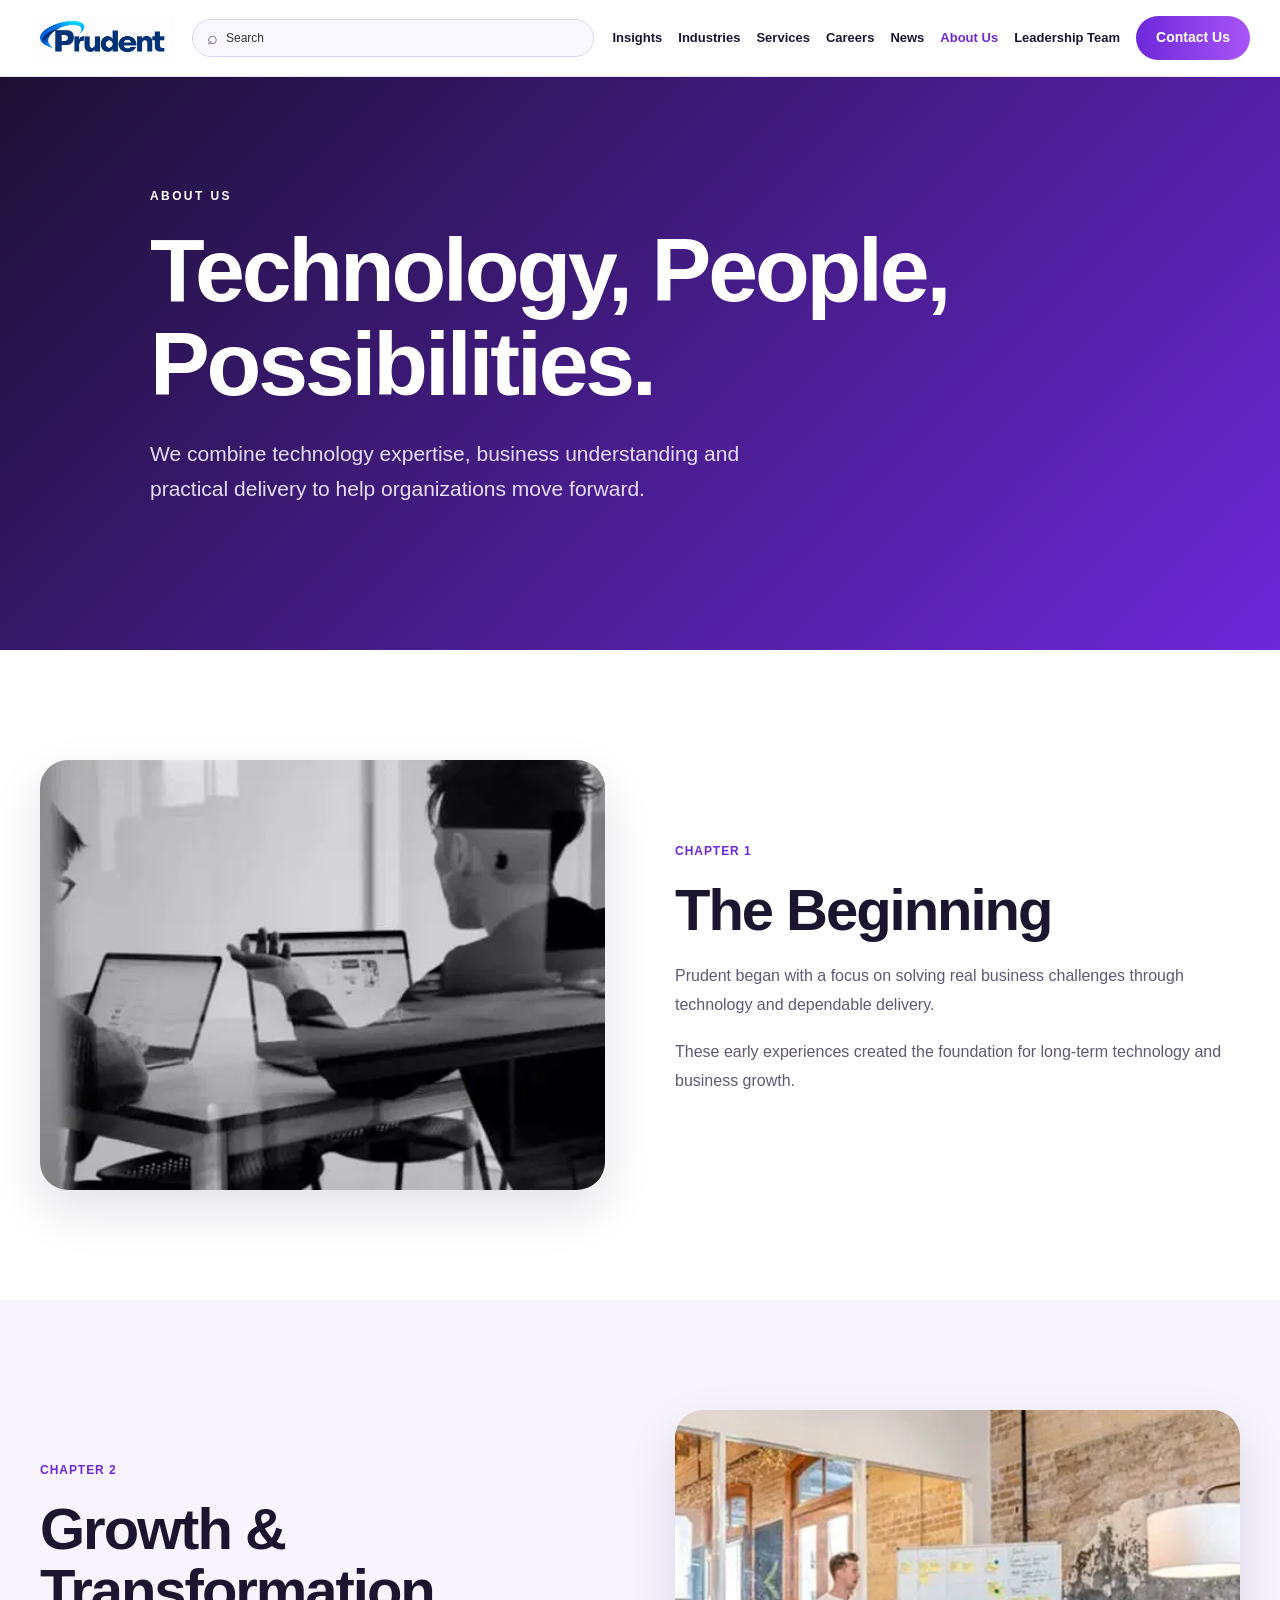
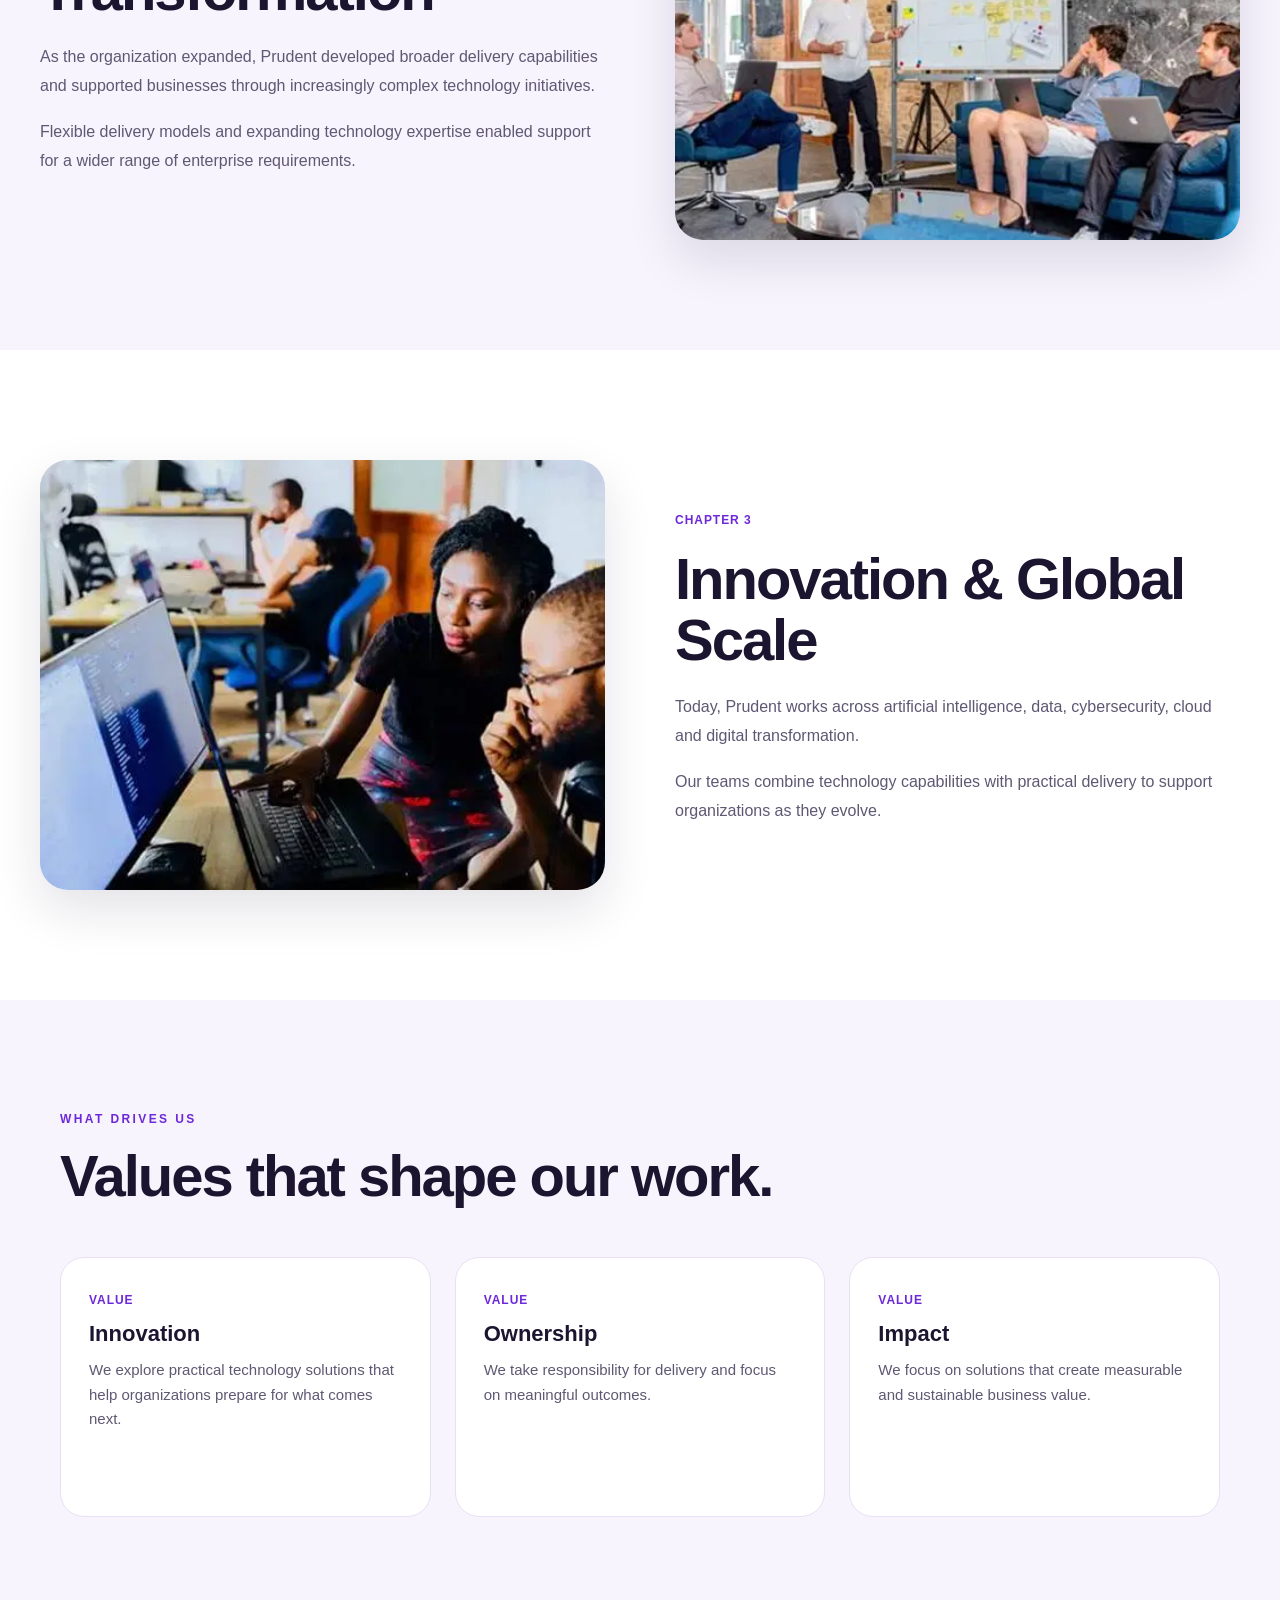
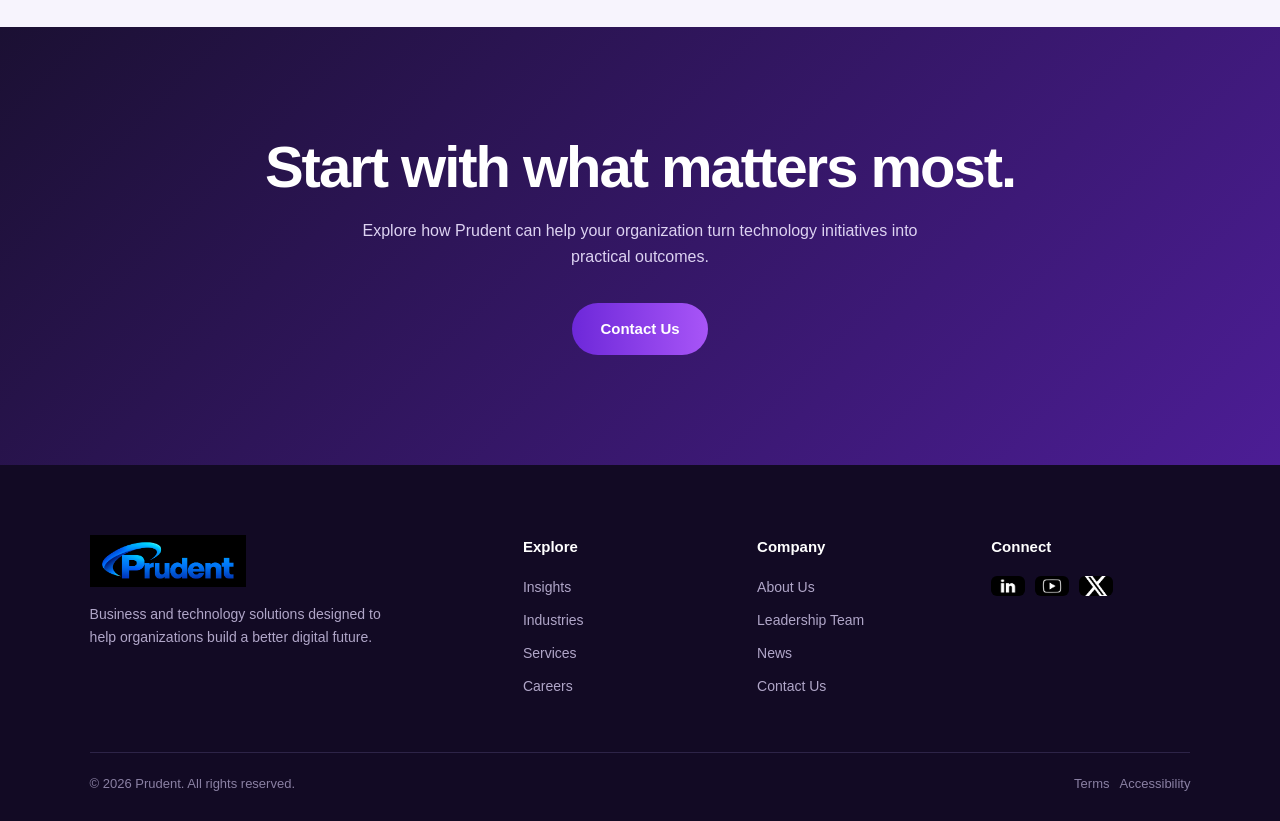
==== commit 968286d6: "Add files via upload" ====
--- a/about-us.html
+++ b/about-us.html
@@ -2,668 +2,714 @@
 <html lang="en">
 
 <head>
+
     <meta charset="UTF-8">
+
     <meta name="viewport" content="width=device-width, initial-scale=1.0">
-    <meta name="description" content="About Prudent.">
+
+    <meta name="description" content="About Prudent and our technology, people and possibilities.">
+
     <title>About Us | Prudent</title>
+
     <link rel="stylesheet" href="style.css">
+
     <link rel="icon" type="image/png" href="Images/logo3.png">
+
 </head>
 
+
 <body>
 
-<input type="checkbox" id="contact-toggle" class="tg">
-
-<div class="cd">
-    <label for="contact-toggle" class="cd-bg" aria-label="Close"></label>
-
-    <div class="cd-box" role="dialog" aria-labelledby="cd-t">
-
-        <label for="contact-toggle" class="x" aria-label="Close">
-            &times;
+
+    <input type="checkbox" id="contact-toggle" class="tg">
+
+
+    <input type="checkbox" id="thank-toggle" class="tg">
+
+
+    <div class="cd">
+
+        <label for="contact-toggle" class="cd-bg" aria-label="Close">
         </label>
 
-        <h2 id="cd-t">
-            Schedule a Consultation
-        </h2>
-
-        <div class="cd-div">
-            &#8595;
+
+        <div class="cd-box" role="dialog" aria-labelledby="cd-t">
+
+
+            <label for="contact-toggle" class="x" aria-label="Close">
+
+                &times;
+
+            </label>
+
+
+            <h2 id="cd-t">
+                Schedule a Consultation
+            </h2>
+
+
+            <div class="cd-div">
+                &#8595;
+            </div>
+
+
+            <form action="#thank-you" method="get">
+
+                <div class="f">
+
+                    <label for="cn">
+                        Full Name <i>*</i>
+                    </label>
+
+                    <input id="cn" type="text" placeholder="Enter Your Full Name" pattern="[A-Z][a-z]+ [A-Z][a-z]+"
+                        title="Enter first name and last name with the first letter of each name capitalized." required
+                        autocomplete="name">
+
+                </div>
+
+                <div class="f">
+
+                    <label for="cc">
+                        Company Name <i>*</i>
+                    </label>
+
+                    <input id="cc" type="text" placeholder="Enter Your Company Name"
+                        pattern="[a-zA-Z0-9]+( [a-zA-Z0-9]+)*" minlength="2" title="Enter a valid company name."
+                        required autocomplete="organization">
+
+                </div>
+
+                <div class="f">
+
+                    <label for="ce">
+                        Work Email <i>*</i>
+                    </label>
+
+                    <input id="ce" type="email" placeholder="Enter Your Work Email"
+                        pattern="(?!.*@(gmail|googlemail|yahoo|ymail|rocketmail|hotmail|outlook|live|msn|aol|icloud|protonmail|proton|zoho|gmx|yandex|rediffmail)\.)[a-zA-Z0-9._%+\-]+@[a-zA-Z0-9\-]+(\.[a-zA-Z0-9\-]+)*\.[a-zA-Z]{2,}"
+                        title="Enter your work email address. Personal emails such as Gmail, Yahoo, or Outlook are not accepted."
+                        required autocomplete="email">
+
+                </div>
+
+                <div class="f">
+
+                    <label for="cp">
+                        Phone Number
+                    </label>
+
+                    <input id="cp" type="tel" pattern="[0-9]{10}" maxlength="10" placeholder="Enter Your Phone Number"
+                        title="Enter exactly 10 numbers." autocomplete="tel">
+
+                </div>
+
+                <div class="f">
+
+                    <label for="cr">
+                        Role / Title
+                    </label>
+
+                    <input id="cr" type="text" pattern="[A-Za-z]+( [A-Za-z]+)*"
+                        title="Enter a valid role using letters only." placeholder="Enter Your Role / Title"
+                        autocomplete="organization-title">
+
+                </div>
+
+                <div class="f">
+
+                    <label for="cs">
+                        Service <i>*</i>
+                    </label>
+
+                    <select id="cs" required>
+
+                        <option value="">
+                            --Select Service--
+                        </option>
+
+                        <option value="Digital Transformation">
+                            Digital Transformation
+                        </option>
+
+                        <option value="Cybersecurity Services">
+                            Cybersecurity Services
+                        </option>
+
+                        <option value="Data & AI Services">
+                            Data &amp; AI Services
+                        </option>
+
+                        <option value="Enterprise Applications">
+                            Enterprise Applications
+                        </option>
+
+                        <option value="Technology Staffing">
+                            Technology Staffing
+                        </option>
+
+                    </select>
+
+                </div>
+
+                <div class="f full">
+
+                    <label for="cq">
+                        Please explain your requirement in brief
+                    </label>
+
+                    <textarea id="cq" rows="4" placeholder="Tell us about your requirement"></textarea>
+
+                </div>
+
+                <label class="agree full">
+
+                    <input type="checkbox" required>
+
+                    <b>
+                        AGREE <i>*</i>
+                    </b>
+
+                    <span>
+                        By checking the box above, you agree to receive
+                        text messages from Prudent Technologies and
+                        Consulting Inc regarding updates, alerts,
+                        and notifications.
+                    </span>
+
+                </label>
+
+                <p class="sms full">
+
+                    <b>
+                        SMS SHARING DISCLOSURE:
+                    </b>
+
+                    No mobile information will be shared with
+                    third parties/affiliates for marketing/promotional
+                    purposes at any time.
+
+                </p>
+
+                <button type="submit" class="btn">
+                    Submit
+                </button>
+
+            </form>
+
         </div>
 
-        <form action="#thank-you" method="get">
-
-            <div class="f">
-                <label for="cn">Full Name <i>*</i></label>
-                <input
-                    id="cn"
-                    name="name"
-                    placeholder="Enter Your Full Name"
-                    pattern="^[a-zA-Z]+( [a-zA-Z]+)*$"
-                    title="Enter your full name using letters and spaces only."
-                    required
-                    autocomplete="name">
-            </div>
-
-            <div class="f">
-                <label for="cc">Company Name <i>*</i></label>
-                <input
-                    id="cc"
-                    name="company"
-                    placeholder="Enter Your Company Name"
-                    pattern="^[a-zA-Z0-9]+( [a-zA-Z0-9]+)*$"
-                    minlength="2"
-                    title="Company name must contain at least 2 characters and can contain letters, numbers, and spaces only."
-                    required
-                    autocomplete="organization">
-            </div>
-
-            <div class="f">
-                <label for="ce">Work Email <i>*</i></label>
-                <input
-                    id="ce"
-                    name="email"
-                    type="email"
-                    pattern="^[a-zA-Z0-9._%+-]+@[a-zA-Z0-9.-]+\.[a-zA-Z]{2,}$"
-                    placeholder="Enter Your Work Email"
-                    title="Enter a valid email address."
-                    required
-                    autocomplete="email">
-            </div>
-
-            <div class="f">
-                <label for="cp">Phone Number</label>
-                <input
-                    id="cp"
-                    name="phone"
-                    type="tel"
-                    pattern="^[0-9]{10}$"
-                    maxlength="10"
-                    title="Enter exactly 10 numbers."
-                    placeholder="Enter Your Phone Number"
-                    autocomplete="tel">
-            </div>
-
-            <div class="f">
-                <label for="cr">Role / Title</label>
-                <input
-                    id="cr"
-                    name="role"
-                    pattern="^[a-zA-Z]+( [a-zA-Z]+)*$"
-                    minlength="2"
-                    title="Enter a valid role using letters and spaces only."
-                    placeholder="Enter Your Role / Title"
-                    autocomplete="organization-title">
-            </div>
-
-            <div class="f">
-                <label for="cs">Service <i>*</i></label>
-
-                <select id="cs" name="service" required>
-                    <option value="">--Select Service--</option>
-                    <option>Digital Transformation</option>
-                    <option>Cybersecurity Services</option>
-                    <option>Data &amp; AI Services</option>
-                    <option>Enterprise Applications</option>
-                    <option>Technology Staffing</option>
-                </select>
-            </div>
-
-            <div class="f full">
-                <label for="cq">
-                    Please explain your requirement in brief
+    </div>
+
+
+    <div class="thank-popup" id="thank-you">
+
+        <a href="#" class="thank-popup-bg" aria-label="Close">
+        </a>
+
+        <div class="thank-popup-box" role="dialog" aria-labelledby="thank-t">
+
+            <a href="#" class="thank-close" aria-label="Close">
+                &times;
+            </a>
+
+            <div class="thank-popup-icon">
+                &#10003;
+            </div>
+
+            <h2 id="thank-t">
+                Thank You!
+            </h2>
+
+            <p>
+                Your consultation request has been submitted successfully.
+            </p>
+
+            <a href="index.html" class="btn">
+                Close
+            </a>
+
+        </div>
+
+    </div>
+
+
+    <header class="sh">
+
+        <div class="sh-in">
+
+
+            <a class="sh-logo" href="index.html">
+
+                <img src="Images/logo.png" alt="Prudent home">
+
+            </a>
+
+
+            <form class="sq" action="https://www.google.com/search" method="get" target="_blank" role="search">
+
+                <span class="search-icon">
+                    ⌕
+                </span>
+
+                <input type="hidden" name="as_sitesearch" value="yourdomain.com">
+
+                <input type="search" name="q" placeholder="Search" aria-label="Search">
+
+            </form>
+
+
+            <input type="checkbox" id="nav-toggle" class="tg">
+
+
+            <nav class="sn">
+
+                <a href="insights.html">
+                    Insights
+                </a>
+
+                <a href="industries.html">
+                    Industries
+                </a>
+
+                <a href="services.html">
+                    Services
+                </a>
+
+                <a href="careers.html">
+                    Careers
+                </a>
+
+                <a href="news.html">
+                    News
+                </a>
+
+                <a href="about-us.html" class="on">
+
+                    About Us
+
+                </a>
+
+                <a href="leadership.html">
+                    Leadership Team
+                </a>
+
+                <label for="contact-toggle" class="btn">
+
+                    Contact Us
+
                 </label>
 
-                <textarea id="cq" name="message"></textarea>
-            </div>
-
-            <label class="agree full">
-
-                <input
-                    type="checkbox"
-                    name="sms_consent"
-                    value="agreed"
-                    required>
-
-                <b>
-                    AGREE <i>*</i>
-                </b>
-
-                <span>
-                    By checking the box above, you agree to receive text messages from
-                    Prudent Technologies and consulting Inc regarding updates, alerts,
-                    and notifications.
+            </nav>
+
+
+            <label for="nav-toggle" class="burger" aria-label="Open menu">
+
+                <i></i>
+                <i></i>
+                <i></i>
+
+            </label>
+
+        </div>
+
+    </header>
+
+
+    <main>
+
+
+        <section class="hero sm g">
+
+            <div class="wrap">
+
+                <span class="eyebrow about-eyebrow">
+                    About Us
                 </span>
 
-            </label>
-
-            <p class="sms full">
-                <b>SMS SHARING DISCLOSURE:</b>
-                No mobile information will be shared with third parties/affiliates
-                for marketing/promotional purposes at any time.
-            </p>
-
-            <button class="btn" type="submit">
-                Submit
-            </button>
-
-        </form>
-
-    </div>
-</div>
-
-<div id="thank-you" class="thank-popup">
-
-    <div class="thank-overlay"></div>
-
-    <div class="thank-box">
-
-        <a href="#" class="thank-close" aria-label="Close">
-            &times;
-        </a>
-
-        <div class="thank-icon">
-            ✓
+
+                <h1>
+                    Technology, People, Possibilities.
+                </h1>
+
+
+                <p class="lead">
+                    We combine technology expertise, business
+                    understanding and practical delivery to help
+                    organizations move forward.
+                </p>
+
+            </div>
+
+        </section>
+
+
+        <section class="about-story">
+
+            <div class="wrap about-row">
+
+                <div class="about-image">
+
+                    <img src="Images/About-The-Begining.jpg" alt="The beginning of Prudent">
+
+                </div>
+
+
+                <div class="about-content">
+
+                    <span class="tag">
+                        CHAPTER 1
+                    </span>
+
+
+                    <h2>
+                        The Beginning
+                    </h2>
+
+
+                    <p>
+                        Prudent began with a focus on solving real
+                        business challenges through technology and
+                        dependable delivery.
+                    </p>
+
+
+                    <p>
+                        These early experiences created the foundation
+                        for long-term technology and business growth.
+                    </p>
+
+                </div>
+
+            </div>
+
+        </section>
+
+
+        <section class="about-story about-soft">
+
+            <div class="wrap about-row about-reverse">
+
+                <div class="about-image">
+
+                    <img src="Images/About-Mission.jpg" alt="Prudent mission and growth">
+
+                </div>
+
+
+                <div class="about-content">
+
+                    <span class="tag">
+                        CHAPTER 2
+                    </span>
+
+
+                    <h2>
+                        Growth &amp; Transformation
+                    </h2>
+
+
+                    <p>
+                        As the organization expanded, Prudent developed
+                        broader delivery capabilities and supported
+                        businesses through increasingly complex
+                        technology initiatives.
+                    </p>
+
+
+                    <p>
+                        Flexible delivery models and expanding
+                        technology expertise enabled support for a wider
+                        range of enterprise requirements.
+                    </p>
+
+                </div>
+
+            </div>
+
+        </section>
+
+
+        <section class="about-story">
+
+            <div class="wrap about-row">
+
+                <div class="about-image">
+
+                    <img src="Images/About-We-are-global.jpg" alt="Prudent global technology capabilities">
+
+                </div>
+
+
+                <div class="about-content">
+
+                    <span class="tag">
+                        CHAPTER 3
+                    </span>
+
+
+                    <h2>
+                        Innovation &amp; Global Scale
+                    </h2>
+
+
+                    <p>
+                        Today, Prudent works across artificial
+                        intelligence, data, cybersecurity, cloud and
+                        digital transformation.
+                    </p>
+
+
+                    <p>
+                        Our teams combine technology capabilities with
+                        practical delivery to support organizations as
+                        they evolve.
+                    </p>
+
+                </div>
+
+            </div>
+
+        </section>
+
+
+        <section class="soft about-values">
+
+            <div class="wrap">
+
+                <span class="eyebrow">
+                    What drives us
+                </span>
+
+
+                <h2>
+                    Values that shape our work.
+                </h2>
+
+
+                <div class="grid about-value-grid">
+
+
+                    <div class="card">
+
+                        <div class="tx">
+
+                            <span class="tag">
+                                VALUE
+                            </span>
+
+                            <h3>
+                                Innovation
+                            </h3>
+
+                            <p>
+                                We explore practical technology solutions
+                                that help organizations prepare for what
+                                comes next.
+                            </p>
+
+                        </div>
+
+                    </div>
+
+
+                    <div class="card">
+
+                        <div class="tx">
+
+                            <span class="tag">
+                                VALUE
+                            </span>
+
+                            <h3>
+                                Ownership
+                            </h3>
+
+                            <p>
+                                We take responsibility for delivery and
+                                focus on meaningful outcomes.
+                            </p>
+
+                        </div>
+
+                    </div>
+
+
+                    <div class="card">
+
+                        <div class="tx">
+
+                            <span class="tag">
+                                VALUE
+                            </span>
+
+                            <h3>
+                                Impact
+                            </h3>
+
+                            <p>
+                                We focus on solutions that create
+                                measurable and sustainable business
+                                value.
+                            </p>
+
+                        </div>
+
+                    </div>
+
+
+                </div>
+
+            </div>
+
+        </section>
+
+
+        <section class="cta">
+
+            <div class="wrap">
+
+                <h2>
+                    Start with what matters most.
+                </h2>
+
+
+                <p>
+                    Explore how Prudent can help your organization
+                    turn technology initiatives into practical outcomes.
+                </p>
+
+
+                <label for="contact-toggle" class="btn">
+
+                    Contact Us
+
+                </label>
+
+            </div>
+
+        </section>
+
+
+    </main>
+
+
+    <footer class="sf">
+
+        <div class="sf-g">
+
+
+            <div>
+
+                <img src="Images/logo1.png" alt="Prudent">
+
+                <p>
+                    Business and technology solutions designed to help
+                    organizations build a better digital future.
+                </p>
+
+            </div>
+
+
+            <div>
+
+                <h4>
+                    Explore
+                </h4>
+
+                <a href="insights.html">
+                    Insights
+                </a>
+
+                <a href="industries.html">
+                    Industries
+                </a>
+
+                <a href="services.html">
+                    Services
+                </a>
+
+                <a href="careers.html">
+                    Careers
+                </a>
+
+            </div>
+
+
+            <div>
+
+                <h4>
+                    Company
+                </h4>
+
+                <a href="about-us.html">
+                    About Us
+                </a>
+
+                <a href="leadership.html">
+                    Leadership Team
+                </a>
+
+                <a href="news.html">
+                    News
+                </a>
+
+                <label for="contact-toggle">
+                    Contact Us
+                </label>
+
+            </div>
+
+
+            <div>
+
+                <h4>
+                    Connect
+                </h4>
+
+                <div class="soc">
+
+                    <a href="https://www.linkedin.com/company/prudent-technologies-and-consulting-inc/posts/?feedView=all"
+                        aria-label="LinkedIn">
+
+                        <img src="Images/LinkedIn.jpg" alt="LinkedIn">
+
+                    </a>
+
+                    <a href="https://www.youtube.com/@PrudentTechnologiesConsulting" aria-label="YouTube">
+
+                        <img src="Images/youtube.jpg" alt="YouTube">
+
+                    </a>
+
+                    <a href="https://x.com/Prudent_USA" aria-label="Twitter">
+
+                        <img src="Images/twitter.jpg" alt="Twitter">
+
+                    </a>
+
+                </div>
+
+            </div>
+
         </div>
 
-        <h2>
-            Thank You!
-        </h2>
-
-        <p>
-            Your consultation request has been submitted successfully.
-        </p>
-
-        <span>
-            We will get back to you soon.
-        </span>
-
-        <a href="#" class="thank-home">
-            Close
-        </a>
-
-    </div>
-
-</div>
-
-<header class="sh">
-
-    <div class="sh-in">
-
-        <a class="sh-logo" href="index.html">
-
-            <img
-                src="Images/logo.png"
-                alt="Prudent home"
-                title="Home">
-
-        </a>
-
-        <form
-            class="sq"
-            action="https://www.google.com/search"
-            method="get"
-            target="_blank"
-            role="search">
-
-            <span class="search-icon">
-                ⌕
+
+        <div class="sf-b">
+
+            <span>
+                © 2026 Prudent. All rights reserved.
             </span>
 
-            <input
-                type="hidden"
-                name="as_sitesearch"
-                value="yourdomain.com">
-
-            <input
-                type="search"
-                name="q"
-                placeholder="Search"
-                aria-label="Search">
-
-        </form>
-
-        <input
-            type="checkbox"
-            id="nav-toggle"
-            class="tg">
-
-        <nav class="sn">
-
-            <a href="insights.html">
-                Insights
-            </a>
-
-            <a href="industries.html">
-                Industries
-            </a>
-
-            <a href="services.html">
-                Services
-            </a>
-
-            <a href="careers.html">
-                Careers
-            </a>
-
-            <a href="news.html">
-                News
-            </a>
-
-            <a
-                href="about-us.html"
-                class="on">
-                About Us
-            </a>
-
-            <a href="leadership.html">
-                Leadership Team
-            </a>
-
-            <label
-                for="contact-toggle"
-                class="btn">
-                Contact Us
-            </label>
-
-        </nav>
-
-        <label
-            for="nav-toggle"
-            class="burger"
-            aria-label="Open menu">
-
-            <i></i>
-            <i></i>
-            <i></i>
-
-        </label>
-
-    </div>
-
-</header>
-
-<main>
-
-    <section class="hero sm g">
-
-        <div class="wrap">
-
-            <span
-                class="eyebrow"
-                style="color:var(--teal)">
-                About Us
+
+            <span>
+                Terms &nbsp; Accessibility
             </span>
 
-            <h1>
-                Technology, People, Possibilities.
-            </h1>
-
-            <p class="lead">
-                We combine technology expertise, business
-                understanding and practical delivery to help
-                organizations move forward.
-            </p>
-
         </div>
 
-    </section>
-
-    <section>
-
-        <div class="wrap art">
-
-            <div
-                class="im rv"
-                style="--bg:url(Images/About-The-Begining.jpg)">
-            </div>
-
-            <div class="rv">
-
-                <span class="tag">
-                    CHAPTER 1
-                </span>
-
-                <h2>
-                    The Beginning
-                </h2>
-
-                <p>
-                    Prudent began with a focus on solving real
-                    business challenges through technology and
-                    dependable delivery.
-                </p>
-
-                <p>
-                    These early experiences created the foundation
-                    for long-term technology and business growth.
-                </p>
-
-            </div>
-
-        </div>
-
-    </section>
-
-    <section class="soft">
-
-        <div class="wrap art rev">
-
-            <div
-                class="im rv"
-                style="--bg:url(Images/About-Mission.jpg)">
-            </div>
-
-            <div class="rv">
-
-                <span class="tag">
-                    CHAPTER 2
-                </span>
-
-                <h2>
-                    Growth &amp; Transformation
-                </h2>
-
-                <p>
-                    As the organization expanded, Prudent developed
-                    broader delivery capabilities and supported
-                    businesses through increasingly complex
-                    technology initiatives.
-                </p>
-
-                <p>
-                    Flexible delivery models and expanding
-                    technology expertise enabled support for a wider
-                    range of enterprise requirements.
-                </p>
-
-            </div>
-
-        </div>
-
-    </section>
-
-    <section>
-
-        <div class="wrap art">
-
-            <div
-                class="im rv"
-                style="--bg:url(Images/About-We-are-global.jpg)">
-            </div>
-
-            <div class="rv">
-
-                <span class="tag">
-                    CHAPTER 3
-                </span>
-
-                <h2>
-                    Innovation &amp; Global Scale
-                </h2>
-
-                <p>
-                    Today, Prudent works across artificial
-                    intelligence, data, cybersecurity, cloud and
-                    digital transformation.
-                </p>
-
-                <p>
-                    Our teams combine technology capabilities with
-                    practical delivery to support organizations as
-                    they evolve.
-                </p>
-
-            </div>
-
-        </div>
-
-    </section>
-
-    <section class="soft">
-
-        <div class="wrap">
-
-            <span class="eyebrow rv">
-                What drives us
-            </span>
-
-            <h2 class="rv">
-                Values that shape our work.
-            </h2>
-
-            <div class="grid">
-
-                <div class="card rv">
-
-                    <div class="tx">
-
-                        <span class="tag">
-                            VALUE
-                        </span>
-
-                        <h3>
-                            Innovation
-                        </h3>
-
-                        <p>
-                            We explore practical technology solutions
-                            that help organizations prepare for what
-                            comes next.
-                        </p>
-
-                    </div>
-
-                </div>
-
-                <div class="card rv">
-
-                    <div class="tx">
-
-                        <span class="tag">
-                            VALUE
-                        </span>
-
-                        <h3>
-                            Ownership
-                        </h3>
-
-                        <p>
-                            We take responsibility for delivery and
-                            focus on meaningful outcomes.
-                        </p>
-
-                    </div>
-
-                </div>
-
-                <div class="card rv">
-
-                    <div class="tx">
-
-                        <span class="tag">
-                            VALUE
-                        </span>
-
-                        <h3>
-                            Impact
-                        </h3>
-
-                        <p>
-                            We focus on solutions that create
-                            measurable and sustainable business
-                            value.
-                        </p>
-
-                    </div>
-
-                </div>
-
-            </div>
-
-        </div>
-
-    </section>
-
-    <section class="cta">
-
-        <div class="wrap">
-
-            <h2 class="rv">
-                Start with what matters most.
-            </h2>
-
-            <p>
-                Explore how Prudent can help your organization
-                turn technology initiatives into practical outcomes.
-            </p>
-
-            <label
-                for="contact-toggle"
-                class="btn">
-                Contact Us
-            </label>
-
-        </div>
-
-    </section>
-
-</main>
-
-<footer class="sf">
-
-    <div class="sf-g">
-
-        <div>
-
-            <img
-                src="Images/logo1.png"
-                alt="Prudent">
-
-            <p>
-                Business and technology solutions designed to help
-                organizations build a better digital future.
-            </p>
-
-        </div>
-
-        <div>
-
-            <h4>
-                Explore
-            </h4>
-
-            <a href="insights.html">
-                Insights
-            </a>
-
-            <a href="industries.html">
-                Industries
-            </a>
-
-            <a href="services.html">
-                Services
-            </a>
-
-            <a href="careers.html">
-                Careers
-            </a>
-
-        </div>
-
-        <div>
-
-            <h4>
-                Company
-            </h4>
-
-            <a href="about-us.html">
-                About Us
-            </a>
-
-            <a href="leadership.html">
-                Leadership Team
-            </a>
-
-            <a href="news.html">
-                News
-            </a>
-
-            <label for="contact-toggle">
-                Contact Us
-            </label>
-
-        </div>
-
-        <div>
-
-            <h4>
-                Connect
-            </h4>
-
-            <div class="soc">
-
-                <a
-                    href="https://www.linkedin.com/company/prudent-technologies-and-consulting-inc/posts/?feedView=all"
-                    aria-label="LinkedIn">
-
-                    <img
-                        src="Images/LinkedIn.jpg"
-                        alt="LinkedIn">
-
-                </a>
-
-                <a
-                    href="https://www.youtube.com/@PrudentTechnologiesConsulting"
-                    aria-label="YouTube">
-
-                    <img
-                        src="Images/youtube.jpg"
-                        alt="YouTube">
-
-                </a>
-
-                <a
-                    href="https://x.com/Prudent_USA"
-                    aria-label="Twitter">
-
-                    <img
-                        src="Images/twitter.jpg"
-                        alt="Twitter">
-
-                </a>
-
-            </div>
-
-        </div>
-
-    </div>
-
-    <div class="sf-b">
-
-        <span>
-            © 2026 Prudent. All rights reserved.
-        </span>
-
-        <span>
-
-            <a href="privacy.html">
-                Privacy
-            </a>
-
-            &nbsp;
-
-            Terms
-
-            &nbsp;
-
-            Accessibility
-
-        </span>
-
-    </div>
-
-</footer>
+    </footer>
+
 
 </body>
-</html>
+
+</html>
--- a/style.css
+++ b/style.css
@@ -6,13 +6,15 @@
 html{
 scroll-behavior:smooth;
 scroll-padding-top:90px;
+max-width: 100%;
 }
 body{
 font-family:Arial,Helvetica,sans-serif;
 color:#1c1530;
 background:#fff;
 line-height:1.65;
-overflow-x:hidden;
+max-width: 100%;
+overflow-x: clip;
 }
 body:has(#contact-toggle:checked){
 overflow:hidden;
@@ -119,7 +121,9 @@
 backdrop-filter:blur(14px);
 border-bottom:1px solid #e8e1f5;
 }
+
 .sh-in{
+position:relative;
 max-width:1600px;
 min-height:76px;
 margin:auto;
@@ -193,12 +197,174 @@
     font-size: 12px;
     color: #333;
 }
-
+.about-eyebrow {
+    color: var(--teal);
+}
+
+.about-story {
+    padding: 110px 0;
+    background: #ffffff;
+}
+
+.about-soft {
+    background: #f7f4fd;
+}
+
+.about-row {
+    display: grid;
+    grid-template-columns: 1fr 1fr;
+    gap: 70px;
+    align-items: center;
+}
+
+.about-reverse .about-image {
+    order: 2;
+}
+
+.about-reverse .about-content {
+    order: 1;
+}
+
+.about-image {
+    width: 100%;
+    height: 430px;
+    overflow: hidden;
+    border-radius: 28px;
+    background: #e9e3f5;
+    box-shadow: 0 20px 50px rgba(27, 16, 51, 0.12);
+}
+
+.about-image img {
+    display: block;
+    width: 100%;
+    height: 100%;
+    object-fit: cover;
+}
+
+.about-content {
+    max-width: 580px;
+}
+
+.about-content .tag {
+    display: inline-block;
+    margin-bottom: 18px;
+}
+
+.about-content h2 {
+    margin-bottom: 22px;
+}
+
+.about-content p {
+    color: #5f5873;
+    line-height: 1.8;
+    margin-bottom: 18px;
+}
+
+.about-values {
+    padding-top: 110px;
+    padding-bottom: 110px;
+}
+
+.about-value-grid {
+    margin-top: 45px;
+}
+
+.about-value-grid .card {
+    min-height: 260px;
+}
+
+.about-value-grid .card:hover {
+    transform: translateY(-6px);
+}
+
+@media (max-width: 1000px) {
+
+    .about-story {
+        padding: 80px 0;
+    }
+
+    .about-row {
+        grid-template-columns: 1fr;
+        gap: 45px;
+    }
+
+    .about-reverse .about-image {
+        order: 1;
+    }
+
+    .about-reverse .about-content {
+        order: 2;
+    }
+
+    .about-image {
+        height: 380px;
+    }
+
+    .about-content {
+        max-width: 100%;
+    }
+
+}
+
+@media (max-width: 680px) {
+
+    .about-story {
+        padding: 60px 18px;
+    }
+
+    .about-row {
+        gap: 30px;
+    }
+
+    .about-image {
+        height: 280px;
+        border-radius: 20px;
+    }
+
+    .about-content h2 {
+        font-size: 34px;
+    }
+
+    .about-content p {
+        font-size: 15px;
+    }
+
+    .about-values {
+        padding-top: 60px;
+        padding-bottom: 60px;
+    }
+
+    .about-value-grid {
+        margin-top: 30px;
+    }
+
+}
+
+@media (max-width: 480px) {
+
+    .about-story {
+        padding: 50px 15px;
+    }
+
+    .about-image {
+        height: 230px;
+        border-radius: 16px;
+    }
+
+    .about-content h2 {
+        font-size: 29px;
+    }
+
+    .about-content p {
+        font-size: 14px;
+        line-height: 1.7;
+    }
+
+}
 .sq input[type="search"]::placeholder {
     color: #333;
     opacity: 1;
 }
-
 
 .sq:focus-within {
     border-color: #b9a5d6;
@@ -934,7 +1100,7 @@
 }
 @media (max-width:1180px){
 .sh{
-position:relative;
+position:sticky;
 z-index:1000;
 background:#ffffff;
 }
@@ -1509,10 +1675,7 @@
 left:13px;
 font-size:18px;
 }
-.burger{
-width:40px;
-height:40px;
-}
+
 .hero{
 min-height:70vh;
 padding:70px 22px;
@@ -1639,10 +1802,7 @@
 left:11px;
 font-size:17px;
 }
-.burger{
-width:38px;
-height:38px;
-}
+
 .burger i{
 width:22px;
 }
@@ -1873,9 +2033,7 @@
 color:#000;
 }
 }
-#nav-toggle{
-display:none;
-}
+
 .burger{
 display:none;
 width:44px;
@@ -1898,7 +2056,8 @@
 }
 @media(max-width:1180px){
 .sh-in{
-position:relative;
+position:sticky;
+top:0;
 min-height:72px;
 }
 .burger{
@@ -1929,9 +2088,7 @@
 box-shadow:0 15px 30px rgba(27,16,51,.12);
 z-index:1001;
 }
-#nav-toggle:checked~.sh .sn{
-display:flex;
-}
+
 .sn a{
 display:block;
 width:100%;
@@ -1954,17 +2111,7 @@
 transform:translateY(-7.5px) rotate(-45deg);
 }
 }
-@media (min-width:1181px){
-
-    .burger{
-        display:none;
-    }
-
-    .sn{
-        display:flex;
-    }
-
-}
+
 
 @media (max-width:1400px){
 
@@ -1973,28 +2120,6 @@
         padding:0 30px;
         gap:18px;
     }
-
-    .sn{
-        gap:16px;
-    }
-
-    .sn a{
-        font-size:13px;
-    }
-
-    section{
-        padding-left:60px;
-        padding-right:60px;
-    }
-
-    .grid{
-        grid-template-columns:repeat(3,minmax(0,1fr));
-    }
-
-    .lg{
-        grid-template-columns:repeat(2,minmax(0,1fr));
-    }
-
     .sf-g{
         gap:35px;
     }
@@ -2004,14 +2129,16 @@
 @media (max-width:1180px){
 
     .sh{
-        position:relative;
+        position:sticky;
+        top:0;
         z-index:1000;
     }
 
     .sh-in{
         min-height:72px;
         padding:10px 24px;
-        position:relative;
+        position:sticky;
+        top:0;
         display:flex;
         align-items:center;
         gap:16px;
@@ -2075,9 +2202,7 @@
         z-index:1050;
     }
 
-    #nav-toggle:checked ~ .sh .sn{
-        display:flex;
-    }
+    
 
     .sn a{
         width:100%;
@@ -2109,250 +2234,17 @@
         font-size:14px;
     }
 
-    #nav-toggle:checked ~ .sh .burger i:nth-child(1){
-        transform:translateY(7.5px) rotate(45deg);
-    }
-
-    #nav-toggle:checked ~ .sh .burger i:nth-child(2){
-        opacity:0;
-    }
-
-    #nav-toggle:checked ~ .sh .burger i:nth-child(3){
-        transform:translateY(-7.5px) rotate(-45deg);
-    }
-
-    .hero{
-        min-height:calc(100vh - 72px);
-    }
-
-    .hero h1{
-        font-size:clamp(44px,7vw,76px);
-    }
-
-    section{
-        padding:90px 50px;
-    }
-
-    .grid{
-        grid-template-columns:repeat(3,minmax(0,1fr));
-        gap:20px;
-    }
-
-    .art{
-        gap:40px;
-    }
-
-    .art .im{
-        height:340px;
-    }
-
-    .pl{
-        grid-template-columns:repeat(4,minmax(0,1fr));
-    }
-
-    .lg{
-        grid-template-columns:repeat(2,minmax(0,1fr));
-    }
-
-    .sf-g{
-        grid-template-columns:2fr 1fr 1fr 1fr;
-        gap:28px;
-    }
-
-}
-
-@media (max-width:1024px){
-
-    section{
-        padding:80px 40px;
-    }
-
-    h2{
-        font-size:clamp(32px,5vw,50px);
-    }
-
-    .hero h1{
-        max-width:800px;
-    }
-
-    .chap{
-        grid-template-columns:110px 1fr;
-        gap:30px;
-    }
-
-    .split{
-        grid-template-columns:1fr 1.1fr;
-        gap:45px;
-    }
-
-    .grid{
-        grid-template-columns:repeat(2,minmax(0,1fr));
-        gap:22px;
-    }
-
-    .art{
-        grid-template-columns:1fr 1fr;
-        gap:35px;
-    }
-
-    .art .im{
-        height:300px;
-    }
-
-    .pl{
-        grid-template-columns:repeat(3,minmax(0,1fr));
-    }
-
-    .nl>*{
-        grid-template-columns:150px 1fr auto;
-        gap:18px;
-    }
-
-    .lg{
-        grid-template-columns:repeat(2,minmax(0,1fr));
-    }
-
-    .sf-g{
-        grid-template-columns:2fr 1fr 1fr;
-    }
-
-    .sf-g>:last-child{
-        grid-column:span 3;
-    }
-
-    .cd-box{
-        width:min(820px,95%);
-    }
-
-}
+}
+
+
 
 @media (max-width:860px){
-
-    section{
-        padding:72px 30px;
-    }
-
-    .sh-in{
-        padding:0 20px;
-    }
-
     .sq{
         flex:1;
         width:auto;
         max-width:none;
         min-width:0;
     }
-
-    .hero{
-        min-height:75vh;
-    }
-
-    .hero h1{
-        font-size:clamp(40px,8vw,64px);
-    }
-
-    .hero .lead{
-        font-size:17px;
-    }
-
-    .chap{
-        grid-template-columns:1fr;
-        gap:16px;
-    }
-
-    .no{
-        font-size:80px;
-    }
-
-    .split{
-        grid-template-columns:1fr;
-        gap:40px;
-    }
-
-    .stick{
-        position:static;
-    }
-
-    .step{
-        padding:28px 0;
-    }
-
-    .grid{
-        grid-template-columns:repeat(2,minmax(0,1fr));
-        gap:20px;
-    }
-
-    .card .im{
-        height:200px;
-    }
-
-    .art{
-        grid-template-columns:1fr;
-        gap:30px;
-    }
-
-    .art.rev .im{
-        order:0;
-    }
-
-    .art .im{
-        height:300px;
-    }
-
-    .pl{
-        grid-template-columns:repeat(3,minmax(0,1fr));
-    }
-
-    .nl>*{
-        grid-template-columns:1fr;
-        gap:8px;
-        padding:22px 0;
-    }
-
-    .nl time,
-    .nl p{
-        font-size:14px;
-    }
-
-    .lg{
-        grid-template-columns:1fr 1fr;
-    }
-
-    .pp{
-        padding:24px;
-    }
-
-    .sf-g{
-        grid-template-columns:1fr 1fr;
-        gap:35px 25px;
-    }
-
-    .sf-g>:last-child{
-        grid-column:span 2;
-    }
-
-    .sf-b{
-        flex-direction:column;
-        align-items:flex-start;
-    }
-
-    .cd{
-        place-items:end center;
-        padding:0;
-    }
-
-    .cd-box{
-        grid-template-columns:1fr;
-        width:min(600px,94%);
-        max-height:90vh;
-        overflow-y:auto;
-        border-radius:24px 24px 0 0;
-    }
-
-    .cd aside{
-        display:none;
-    }
-
     .cd form{
         grid-template-columns:1fr;
         padding: 10px 28px 15px;
@@ -2363,9 +2255,7 @@
 
 @media (max-width:680px){
 
-    section{
-        padding:65px 22px;
-    }
+    
 
     .sh-in{
         height:68px;
@@ -2392,10 +2282,7 @@
         font-size:13px;
     }
 
-    .burger{
-        width:40px;
-        height:40px;
-    }
+    
 
     .sn{
         top:68px;
@@ -2414,63 +2301,6 @@
         font-size:14px;
     }
 
-    .hero{
-        min-height:70vh;
-        padding:70px 22px;
-    }
-
-    .hero h1{
-        font-size:clamp(38px,10vw,54px);
-        margin-bottom:20px;
-    }
-
-    .hero .lead{
-        font-size:16px;
-        margin-bottom:26px;
-    }
-
-    .btn{
-        width:100%;
-        padding:13px 20px;
-    }
-
-    .btn.ghost{
-        margin:12px 0 0;
-    }
-
-    .grid{
-        grid-template-columns:1fr;
-        gap:18px;
-        margin-top:35px;
-    }
-
-    .card{
-        border-radius:18px;
-    }
-
-    .card .im{
-        height:220px;
-    }
-
-    .card .tx{
-        padding:22px;
-    }
-
-    .art .im{
-        height:250px;
-        border-radius:20px;
-    }
-
-    .pl{
-        grid-template-columns:repeat(2,minmax(0,1fr));
-        gap:12px;
-    }
-
-    .pl div{
-        height:80px;
-        padding:14px;
-    }
-
     .nl>*{
         grid-template-columns:1fr;
         gap:8px;
@@ -2486,69 +2316,6 @@
         font-size:14px;
     }
 
-    .lg{
-        grid-template-columns:1fr;
-        gap:18px;
-        margin-top:35px;
-    }
-
-    .pp{
-        padding:22px;
-        border-radius:18px;
-    }
-
-    .pp img{
-        width:85px;
-        height:85px;
-    }
-
-    .cta{
-        text-align:left;
-    }
-
-    .cta p{
-        margin-left:0;
-        margin-right:0;
-    }
-
-    .sf{
-        padding:55px 22px 22px;
-    }
-
-    .sf-g{
-        grid-template-columns:1fr;
-        gap:28px;
-    }
-
-    .sf-g>:last-child{
-        grid-column:auto;
-    }
-
-    .sf-b{
-        margin-top:30px;
-        gap:8px;
-    }
-
-    .cd{
-        padding:12px;
-    }
-
-    .cd-box{
-        width:100%;
-        max-height:94vh;
-        border-radius:18px;
-    }
-
-    .cd form{
-        padding: 10px 20px 15px;
-    }
-
-    .cd .x{
-        width:34px;
-        height:34px;
-        font-size:20px;
-    }
-
 }
 
 @media (max-width:480px){
@@ -2557,9 +2324,7 @@
         scroll-padding-top:64px;
     }
 
-    section{
-        padding:55px 18px;
-    }
+    
 
     .sh-in{
         height:64px;
@@ -2588,16 +2353,6 @@
     .sq .search-icon{
         font-size:16px;
     }
-
-    .burger{
-        width:38px;
-        height:38px;
-    }
-
-    .burger i{
-        width:22px;
-    }
-
     .sn{
         top:64px;
         max-height:calc(100vh - 64px);
@@ -2607,145 +2362,13 @@
     .sn a{
         font-size:14px;
         padding:12px 0;
-    }
-
-    .hero{
-        min-height:68vh;
-        padding:60px 18px;
-    }
-
-    .hero h1{
-        font-size:clamp(34px,11vw,48px);
-    }
-
-    .hero .lead{
-        font-size:15px;
-    }
-
-    .eyebrow{
-        font-size:10px;
-        letter-spacing:.16em;
-    }
-
-    h2{
-        font-size:clamp(30px,9vw,42px);
-    }
-
-    .big{
-        font-size:16px;
-    }
-
-    .chap{
-        gap:12px;
-    }
-
-    .no{
-        font-size:64px;
-    }
-
-    .step h3{
-        font-size:24px;
-    }
-
-    .grid{
-        grid-template-columns:1fr;
-        margin-top:30px;
-    }
-
-    .card .im{
-        height:190px;
-    }
-
-    .card h3{
-        font-size:20px;
-    }
-
-    .card p{
-        font-size:14px;
-    }
-
-    .art .im{
-        height:210px;
-    }
-
-    .pl{
-        grid-template-columns:1fr 1fr;
-    }
-
-    .pl div{
-        height:72px;
-    }
-
-    .pl img{
-        max-width:90px;
-        max-height:42px;
-    }
-
-    .nl h3{
-        font-size:20px;
-    }
-
-    .nl time,
-    .nl p{
-        font-size:13px;
-    }
-
-    .pp{
-        padding:20px;
-    }
-
-    .pp h3{
-        font-size:19px;
-    }
-
-    .pp h4{
-        font-size:13px;
-    }
-
-    .pp p{
-        font-size:13px;
-    }
-
-    .sf img{
-        height:44px;
-    }
-
-    .sf p{
-        font-size:13px;
-    }
-
-    .sf-g a,
-    .sf-g label{
-        font-size:13px;
-    }
-
-    .cd form{
-        padding:10px 16px 15px;
-        gap:14px;
-    }
-
-    .cd input,
-    .cd select,
-    .cd textarea{
-        padding:11px 12px;
-        font-size:14px;
-    }
-
-    .cd textarea{
-        min-height:100px;
-    }
-
-    .cd .btn{
-        width:100%;
-    }
+    } 
 
 }
 
 @media (max-width:360px){
 
-    section{
-        padding:48px 14px;
-    }
+    
 
     .sh-in{
         height:62px;
@@ -2771,77 +2394,10 @@
         font-size:15px;
     }
 
-    .burger{
-        width:36px;
-        height:36px;
-    }
-
-    .burger i{
-        width:20px;
-    }
-
     .sn{
         top:62px;
         max-height:calc(100vh - 62px);
     }
-
-    .hero{
-        min-height:65vh;
-        padding:50px 14px;
-    }
-
-    .hero h1{
-        font-size:32px;
-    }
-
-    .hero .lead{
-        font-size:14px;
-    }
-
-    h2{
-        font-size:28px;
-    }
-
-    .no{
-        font-size:55px;
-    }
-
-    .grid{
-        gap:14px;
-    }
-
-    .card .im{
-        height:170px;
-    }
-
-    .card .tx{
-        padding:18px;
-    }
-
-    .art .im{
-        height:180px;
-    }
-
-    .pl{
-        grid-template-columns:1fr;
-    }
-
-    .pl div{
-        height:68px;
-    }
-
-    .sf{
-        padding:45px 14px 18px;
-    }
-
-    .cd{
-        padding:8px;
-    }
-
-    .cd-box{
-        border-radius:14px;
-    }
-
     .cd form{
         padding: 10px 14px 18px;
     }
@@ -2861,44 +2417,9 @@
         overflow-y:auto;
     }
 
-    .hero{
-        min-height:600px;
-    }
-
-    .hero h1{
-        font-size:48px;
-    }
-
-    .hero .lead{
-        max-width:700px;
-    }
-
-    .cd-box{
-        max-height:88vh;
-    }
-
-}
-
-@media (min-width:1600px){
-
-    .sh-in{
-        max-width:1700px;
-    }
-
-    section{
-        padding-top:130px;
-        padding-bottom:130px;
-    }
-
-    .hero h1{
-        font-size:92px;
-    }
-
-    .grid{
-        gap:28px;
-    }
-
-}
+}
+
+
 @media(max-width:860px){
 .sh-in{
 min-height:68px;
@@ -2921,16 +2442,11 @@
 height:68px;
 padding:0 16px;
 }
-.sh-logo img{
-height:40px;
-}
+
 .sq{
 width:auto;
 }
-.burger{
-width:40px;
-height:40px;
-}
+
 .sn{
 top:68px;
 }
@@ -2941,40 +2457,22 @@
 padding:0 12px;
 gap:8px;
 }
-.sh-logo img{
-height:36px;
-}
+
 .sq{
 flex:1;
 }
-.burger{
-width:38px;
-height:38px;
-}
+
 .sn{
 top:64px;
 padding:8px 16px 18px;
 }
-.sn a{
-font-size:14px;
-padding:12px 0;
-}
+
 }
 @media(max-width:360px){
 .sh-in{
 height:62px;
 padding:0 10px;
 }
-.sh-logo img{
-height:32px;
-}
-.burger{
-width:36px;
-height:36px;
-}
-.burger i{
-width:20px;
-}
 .sn{
 top:62px;
 }
@@ -2988,7 +2486,7 @@
 html,
 body {
     max-width: 100%;
-    overflow-x: hidden;
+    overflow-x: clip;
 }
 
 @media (max-width: 860px) {
@@ -3025,7 +2523,7 @@
 @media (max-width: 680px) {
     body {
         width: 100%;
-        overflow-x: hidden;
+        overflow-x: clip;
     }
 
     section,
@@ -3312,24 +2810,176 @@
         border-radius: 18px;
     }
 
-    .thank-icon {
+    .thank-card h1 {
+        font-size: 32px;
+    }
+
+    .thank-card p {
+        font-size: 14px;
+    }
+
+    .thank-card .btn {
+        width: 100%;
+        justify-content: center;
+    }
+}
+
+.ai-image {
+    --bg: url("Images/AI.jpg");
+}
+
+.sustainability-image {
+    --bg: url("Images/SUSTAINABILITY.jpg");
+}
+
+.innovation-image {
+    --bg: url("Images/INNOVATION.jpg");
+}
+
+.careers-image {
+    --bg: url("Images/image.jpg");
+}
+.tg {
+    display: none;
+}
+
+#contact-toggle {
+    display: none;
+}
+
+.cd {
+    display: none;
+}
+
+#contact-toggle:checked ~ .cd {
+    display: grid;
+}
+
+.thank-popup {
+    position: fixed;
+    inset: 0;
+    z-index: 5000;
+    display: none;
+    align-items: center;
+    justify-content: center;
+    padding: 20px;
+    background: rgba(18, 10, 36, 0.78);
+    backdrop-filter: blur(8px);
+}
+
+.thank-popup:target {
+    display: flex;
+}
+
+.thank-popup-bg {
+    position: absolute;
+    inset: 0;
+    cursor: pointer;
+}
+
+.thank-popup-box {
+    position: relative;
+    z-index: 2;
+    width: min(500px, 100%);
+    padding: 50px 40px;
+    text-align: center;
+    background: #ffffff;
+    border: 1px solid #e4dcf5;
+    border-radius: 24px;
+    box-shadow: 0 30px 80px rgba(0, 0, 0, 0.35);
+    animation: thankPopup 0.3s ease;
+}
+
+.thank-popup-icon {
+    width: 72px;
+    height: 72px;
+    margin: 0 auto 22px;
+    display: flex;
+    align-items: center;
+    justify-content: center;
+    border-radius: 50%;
+    background: #6d28d9;
+    color: #ffffff;
+    font-size: 38px;
+    font-weight: 700;
+}
+
+.thank-popup-box h2 {
+    margin: 0 0 14px;
+    color: #1c1530;
+    font-size: 36px;
+}
+
+.thank-popup-box p {
+    max-width: 420px;
+    margin: 0 auto 28px;
+    color: #5f5873;
+    font-size: 16px;
+    line-height: 1.7;
+}
+
+.thank-close {
+    position: absolute;
+    top: 14px;
+    right: 16px;
+    width: 36px;
+    height: 36px;
+    display: grid;
+    place-items: center;
+    border-radius: 50%;
+    background: #f7f4fd;
+    color: #1c1530;
+    font-size: 24px;
+    text-decoration: none;
+}
+
+.thank-close:hover {
+    background: #1c1530;
+    color: #ffffff;
+}
+
+@keyframes thankPopup {
+
+    from {
+        opacity: 0;
+        transform: translateY(25px) scale(0.95);
+    }
+
+    to {
+        opacity: 1;
+        transform: translateY(0) scale(1);
+    }
+
+}
+
+@media (max-width: 480px) {
+
+    .thank-popup {
+        padding: 15px;
+    }
+
+    .thank-popup-box {
+        width: 100%;
+        padding: 45px 22px;
+        border-radius: 18px;
+    }
+
+    .thank-popup-icon {
         width: 60px;
         height: 60px;
         font-size: 32px;
     }
 
-    .thank-card h1 {
-        font-size: 32px;
-    }
-
-    .thank-card p {
+    .thank-popup-box h2 {
+        font-size: 30px;
+    }
+
+    .thank-popup-box p {
         font-size: 14px;
     }
 
-    .thank-card .btn {
+    .thank-popup-box .btn {
         width: 100%;
-        justify-content: center;
-    }
-}
-
-
+    }
+
+}
